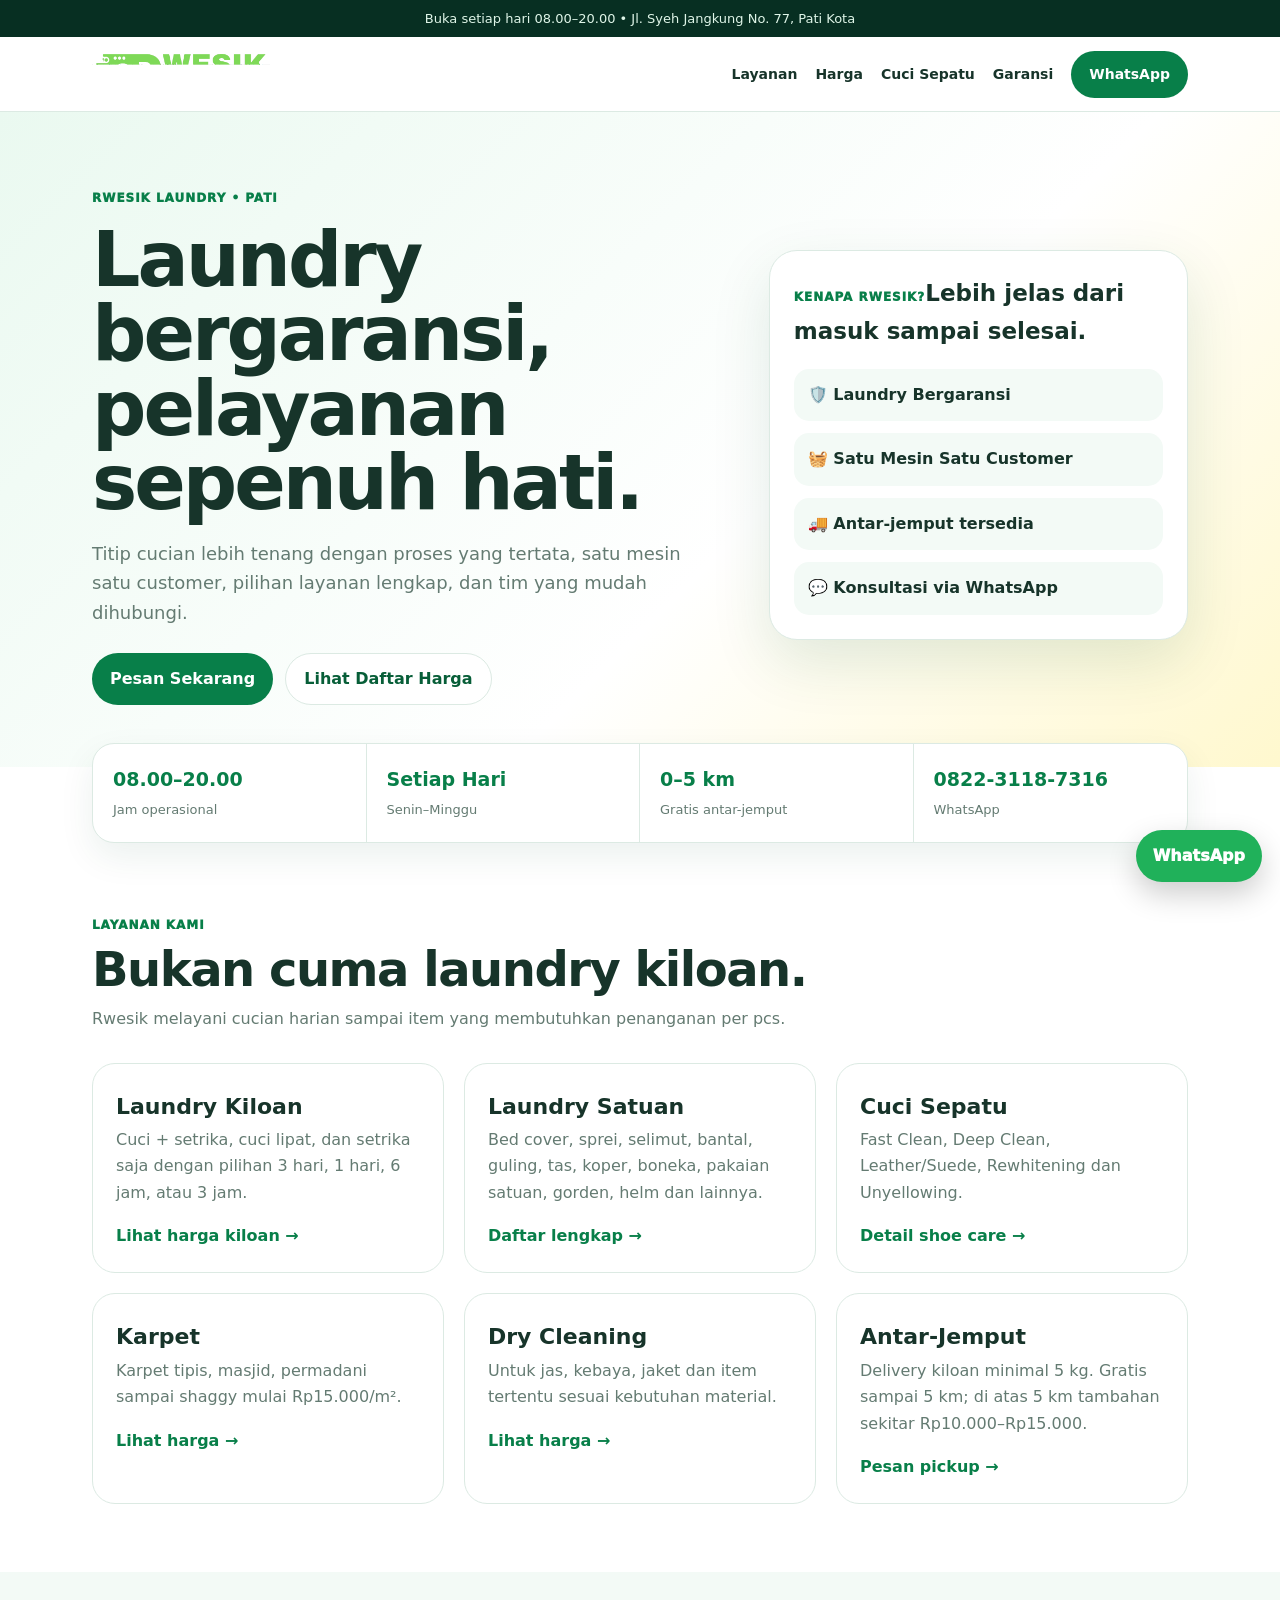
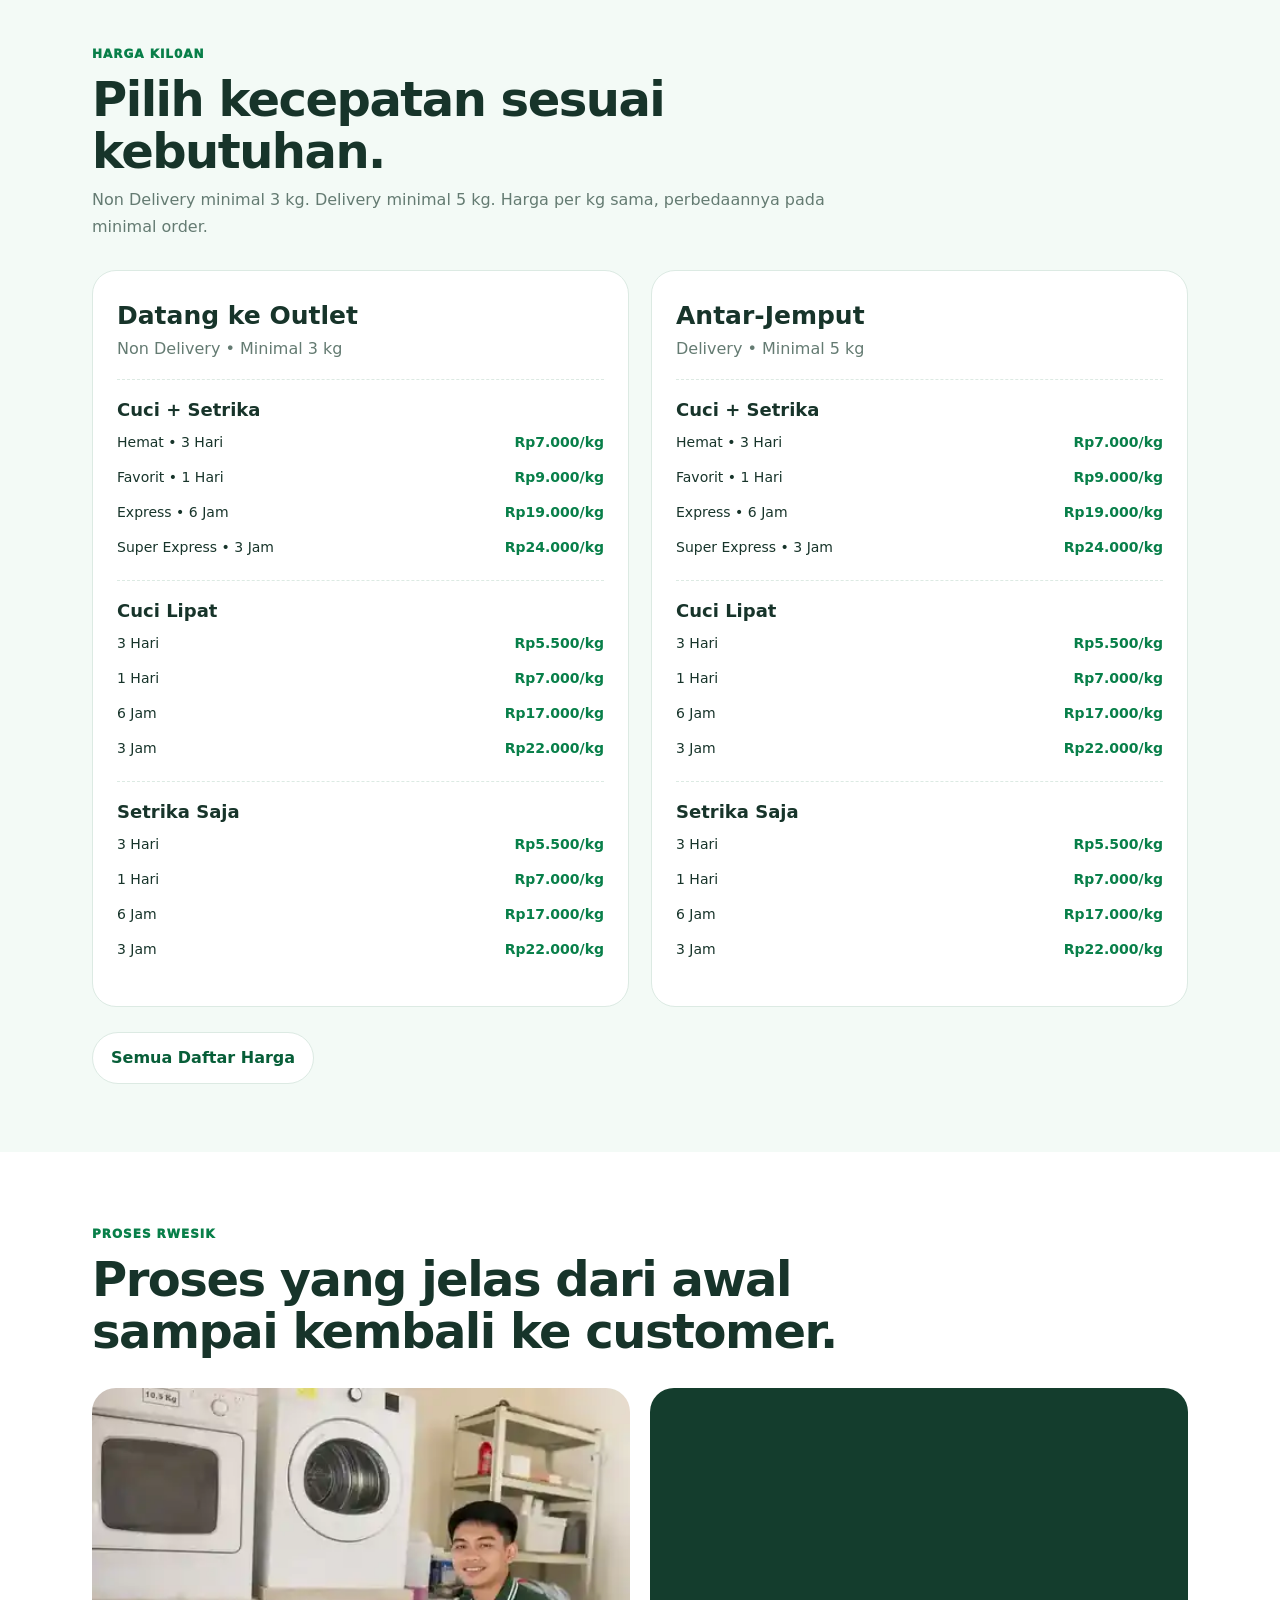
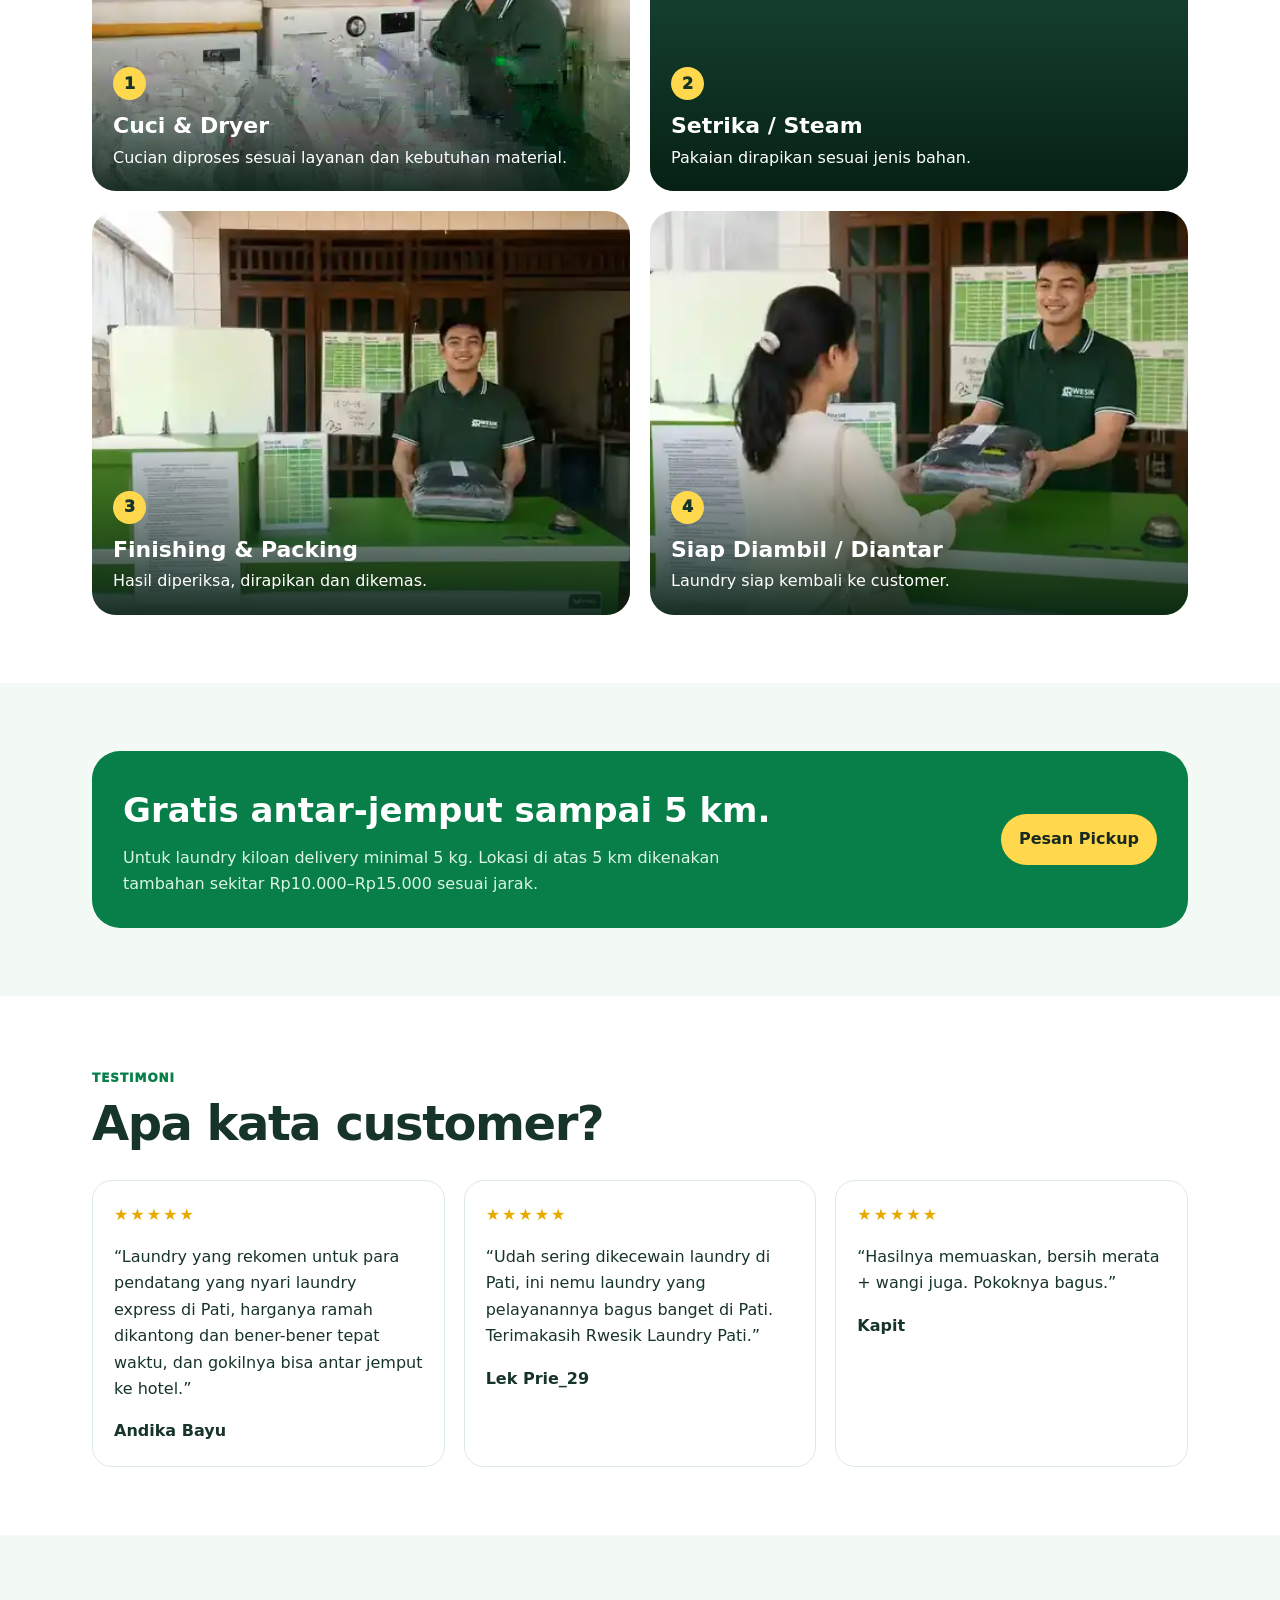
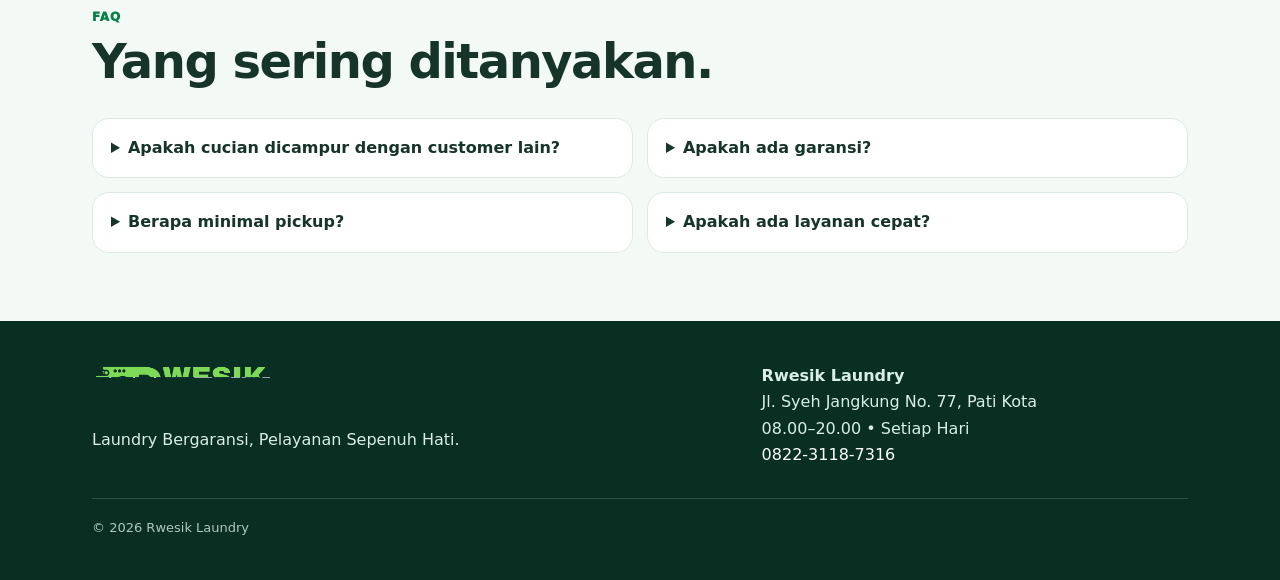
==== index.html @ eea59c9b "Publish complete Rwesik Laundry website" ====
<!doctype html><html lang="id"><head><meta charset="utf-8"><meta name="viewport" content="width=device-width,initial-scale=1"><title>Rwesik Laundry Pati | Laundry Bergaransi</title><meta name="description" content="Rwesik Laundry Pati: laundry kiloan, satuan, sepatu, karpet dan antar-jemput. Satu mesin satu customer dan laundry bergaransi."><link rel="icon" href="assets/favicon.png"><link rel="stylesheet" href="styles.css"></head><body><div class="top">Buka setiap hari 08.00–20.00 • Jl. Syeh Jangkung No. 77, Pati Kota</div><nav class="nav"><div class="wrap navin"><a href="index.html"><img class="logo" src="assets/rwesik-logo.png" alt="Rwesik Laundry"></a><div class="links"><a href="layanan.html">Layanan</a><a href="harga.html">Harga</a><a href="sepatu.html">Cuci Sepatu</a><a href="garansi.html">Garansi</a><a class="wa" href="https://wa.me/6282231187316">WhatsApp</a></div></div></nav><main><header class="hero"><div class="wrap hero-grid"><div><span class="eyebrow">RWESIK LAUNDRY • PATI</span><h1>Laundry bergaransi, pelayanan sepenuh hati.</h1><p>Titip cucian lebih tenang dengan proses yang tertata, satu mesin satu customer, pilihan layanan lengkap, dan tim yang mudah dihubungi.</p><div class="actions"><a class="btn primary" href="https://wa.me/6282231187316?text=Halo%20Rwesik%20Laundry%2C%20saya%20ingin%20laundry.">Pesan Sekarang</a><a class="btn secondary" href="harga.html">Lihat Daftar Harga</a></div></div><div class="hero-card"><span class="eyebrow">KENAPA RWESIK?</span><strong>Lebih jelas dari masuk sampai selesai.</strong><div class="checks"><div class="check">🛡️ Laundry Bergaransi</div><div class="check">🧺 Satu Mesin Satu Customer</div><div class="check">🚚 Antar-jemput tersedia</div><div class="check">💬 Konsultasi via WhatsApp</div></div></div></div></header><div class="wrap stats"><div class="stats-grid"><div class="stat"><b>08.00–20.00</b><span>Jam operasional</span></div><div class="stat"><b>Setiap Hari</b><span>Senin–Minggu</span></div><div class="stat"><b>0–5 km</b><span>Gratis antar-jemput</span></div><div class="stat"><b>0822-3118-7316</b><span>WhatsApp</span></div></div></div><section><div class="wrap"><div class="head"><span class="eyebrow">LAYANAN KAMI</span><h2>Bukan cuma laundry kiloan.</h2><p>Rwesik melayani cucian harian sampai item yang membutuhkan penanganan per pcs.</p></div><div class="grid3"><article class="card"><h3>Laundry Kiloan</h3><p>Cuci + setrika, cuci lipat, dan setrika saja dengan pilihan 3 hari, 1 hari, 6 jam, atau 3 jam.</p><a class="more" href="#kiloan">Lihat harga kiloan →</a></article><article class="card"><h3>Laundry Satuan</h3><p>Bed cover, sprei, selimut, bantal, guling, tas, koper, boneka, pakaian satuan, gorden, helm dan lainnya.</p><a class="more" href="harga.html">Daftar lengkap →</a></article><article class="card"><h3>Cuci Sepatu</h3><p>Fast Clean, Deep Clean, Leather/Suede, Rewhitening dan Unyellowing.</p><a class="more" href="sepatu.html">Detail shoe care →</a></article><article class="card"><h3>Karpet</h3><p>Karpet tipis, masjid, permadani sampai shaggy mulai Rp15.000/m².</p><a class="more" href="harga.html#karpet">Lihat harga →</a></article><article class="card"><h3>Dry Cleaning</h3><p>Untuk jas, kebaya, jaket dan item tertentu sesuai kebutuhan material.</p><a class="more" href="harga.html#dry">Lihat harga →</a></article><article class="card"><h3>Antar-Jemput</h3><p>Delivery kiloan minimal 5 kg. Gratis sampai 5 km; di atas 5 km tambahan sekitar Rp10.000–Rp15.000.</p><a class="more" href="https://wa.me/6282231187316">Pesan pickup →</a></article></div></div></section><section id="kiloan" class="soft"><div class="wrap"><div class="head"><span class="eyebrow">HARGA KIL0AN</span><h2>Pilih kecepatan sesuai kebutuhan.</h2><p>Non Delivery minimal 3 kg. Delivery minimal 5 kg. Harga per kg sama, perbedaannya pada minimal order.</p></div><div class="kilo-grid"><div class="pricebox"><h3>Datang ke Outlet</h3><div class="sub">Non Delivery • Minimal 3 kg</div><div class="svc"><b>Cuci + Setrika</b><div class="row"><span>Hemat • 3 Hari</span><span>Rp7.000/kg</span></div><div class="row"><span>Favorit • 1 Hari</span><span>Rp9.000/kg</span></div><div class="row"><span>Express • 6 Jam</span><span>Rp19.000/kg</span></div><div class="row"><span>Super Express • 3 Jam</span><span>Rp24.000/kg</span></div></div><div class="svc"><b>Cuci Lipat</b><div class="row"><span>3 Hari</span><span>Rp5.500/kg</span></div><div class="row"><span>1 Hari</span><span>Rp7.000/kg</span></div><div class="row"><span>6 Jam</span><span>Rp17.000/kg</span></div><div class="row"><span>3 Jam</span><span>Rp22.000/kg</span></div></div><div class="svc"><b>Setrika Saja</b><div class="row"><span>3 Hari</span><span>Rp5.500/kg</span></div><div class="row"><span>1 Hari</span><span>Rp7.000/kg</span></div><div class="row"><span>6 Jam</span><span>Rp17.000/kg</span></div><div class="row"><span>3 Jam</span><span>Rp22.000/kg</span></div></div></div><div class="pricebox"><h3>Antar-Jemput</h3><div class="sub">Delivery • Minimal 5 kg</div><div class="svc"><b>Cuci + Setrika</b><div class="row"><span>Hemat • 3 Hari</span><span>Rp7.000/kg</span></div><div class="row"><span>Favorit • 1 Hari</span><span>Rp9.000/kg</span></div><div class="row"><span>Express • 6 Jam</span><span>Rp19.000/kg</span></div><div class="row"><span>Super Express • 3 Jam</span><span>Rp24.000/kg</span></div></div><div class="svc"><b>Cuci Lipat</b><div class="row"><span>3 Hari</span><span>Rp5.500/kg</span></div><div class="row"><span>1 Hari</span><span>Rp7.000/kg</span></div><div class="row"><span>6 Jam</span><span>Rp17.000/kg</span></div><div class="row"><span>3 Jam</span><span>Rp22.000/kg</span></div></div><div class="svc"><b>Setrika Saja</b><div class="row"><span>3 Hari</span><span>Rp5.500/kg</span></div><div class="row"><span>1 Hari</span><span>Rp7.000/kg</span></div><div class="row"><span>6 Jam</span><span>Rp17.000/kg</span></div><div class="row"><span>3 Jam</span><span>Rp22.000/kg</span></div></div></div></div><div class="actions"><a class="btn secondary" href="harga.html">Semua Daftar Harga</a></div></div></section><section><div class="wrap"><div class="head"><span class="eyebrow">PROSES RWESIK</span><h2>Proses yang jelas dari awal sampai kembali ke customer.</h2></div><div class="process"><div class="photo"><img src="assets/process-washing.webp" alt="Proses cuci dan dryer"><div class="overlay"><span class="num">1</span><br><b>Cuci & Dryer</b><div>Cucian diproses sesuai layanan dan kebutuhan material.</div></div></div><div class="photo"><img src="assets/process-ironing.webp" alt="Proses setrika"><div class="overlay"><span class="num">2</span><br><b>Setrika / Steam</b><div>Pakaian dirapikan sesuai jenis bahan.</div></div></div><div class="photo"><img src="assets/process-packing.webp" alt="Finishing dan packing"><div class="overlay"><span class="num">3</span><br><b>Finishing & Packing</b><div>Hasil diperiksa, dirapikan dan dikemas.</div></div></div><div class="photo"><img src="assets/process-handover.webp" alt="Penyerahan laundry"><div class="overlay"><span class="num">4</span><br><b>Siap Diambil / Diantar</b><div>Laundry siap kembali ke customer.</div></div></div></div></div></section><section class="soft"><div class="wrap"><div class="band"><div><h2>Gratis antar-jemput sampai 5 km.</h2><p>Untuk laundry kiloan delivery minimal 5 kg. Lokasi di atas 5 km dikenakan tambahan sekitar Rp10.000–Rp15.000 sesuai jarak.</p></div><a class="btn yellow" href="https://wa.me/6282231187316?text=Halo%20Rwesik%20Laundry%2C%20saya%20ingin%20pickup%20laundry.">Pesan Pickup</a></div></div></section><section><div class="wrap"><div class="head"><span class="eyebrow">TESTIMONI</span><h2>Apa kata customer?</h2></div><div class="quotes"><div class="quote"><div class="stars">★★★★★</div><p>“Laundry yang rekomen untuk para pendatang yang nyari laundry express di Pati, harganya ramah dikantong dan bener-bener tepat waktu, dan gokilnya bisa antar jemput ke hotel.”</p><b>Andika Bayu</b></div><div class="quote"><div class="stars">★★★★★</div><p>“Udah sering dikecewain laundry di Pati, ini nemu laundry yang pelayanannya bagus banget di Pati. Terimakasih Rwesik Laundry Pati.”</p><b>Lek Prie_29</b></div><div class="quote"><div class="stars">★★★★★</div><p>“Hasilnya memuaskan, bersih merata + wangi juga. Pokoknya bagus.”</p><b>Kapit</b></div></div></div></section><section class="soft"><div class="wrap"><div class="head"><span class="eyebrow">FAQ</span><h2>Yang sering ditanyakan.</h2></div><div class="faq"><details><summary>Apakah cucian dicampur dengan customer lain?</summary><p>Tidak. Rwesik menerapkan satu mesin satu customer.</p></details><details><summary>Apakah ada garansi?</summary><p>Ada. Ketentuan lengkap dapat dilihat di halaman Garansi.</p></details><details><summary>Berapa minimal pickup?</summary><p>Untuk laundry kiloan delivery minimal 5 kg.</p></details><details><summary>Apakah ada layanan cepat?</summary><p>Ada pilihan 1 hari, express 6 jam dan super express 3 jam.</p></details></div></div></section></main><footer><div class="wrap"><div class="foot"><div><img class="logo" src="assets/rwesik-logo.png" alt="Rwesik Laundry"><p>Laundry Bergaransi, Pelayanan Sepenuh Hati.</p></div><div><b>Rwesik Laundry</b><br>Jl. Syeh Jangkung No. 77, Pati Kota<br>08.00–20.00 • Setiap Hari<br><a href="https://wa.me/6282231187316">0822-3118-7316</a></div></div><div class="copyright">© 2026 Rwesik Laundry</div></div></footer><a class="floating" href="https://wa.me/6282231187316">WhatsApp</a></body></html>
---- styles.css ----
:root{--g:#087f49;--gd:#075e38;--lime:#75d64d;--ink:#17342a;--muted:#647b72;--soft:#f3faf6;--line:#dceae3;--yellow:#ffd84d;--white:#fff}*{box-sizing:border-box}html{scroll-behavior:smooth}body{margin:0;font-family:Inter,ui-sans-serif,system-ui,-apple-system,"Segoe UI",Arial,sans-serif;color:var(--ink);line-height:1.65;background:#fff}a{text-decoration:none;color:inherit}img{max-width:100%;display:block}.wrap{max-width:1140px;margin:auto;padding:0 22px}.top{background:#072f22;color:#dff5e8;text-align:center;padding:8px 15px;font-size:13px}.nav{position:sticky;top:0;z-index:30;background:rgba(255,255,255,.96);backdrop-filter:blur(12px);border-bottom:1px solid var(--line)}.navin{min-height:74px;display:flex;align-items:center;justify-content:space-between;gap:22px}.logo{width:178px;height:auto}.links{display:flex;gap:18px;align-items:center;font-weight:800;font-size:14px}.wa,.btn{display:inline-flex;align-items:center;justify-content:center;border-radius:999px;padding:12px 18px;font-weight:900}.wa,.primary{background:var(--g);color:white}.secondary{border:1px solid var(--line);background:white;color:var(--gd)}.yellow{background:var(--yellow);color:#18291f}.hero{background:linear-gradient(135deg,#eaf9f0 0%,#fff 60%,#fff8ce 100%);padding:72px 0 62px}.hero-grid{display:grid;grid-template-columns:1.2fr .8fr;gap:48px;align-items:center}.eyebrow{display:inline-block;color:var(--g);font-weight:950;letter-spacing:.08em;font-size:12px;text-transform:uppercase}.hero h1{font-size:clamp(42px,6.5vw,76px);line-height:.98;letter-spacing:-3px;margin:12px 0 18px}.hero p{font-size:18px;color:var(--muted);max-width:690px}.actions{display:flex;gap:12px;flex-wrap:wrap;margin-top:25px}.hero-card{background:#fff;border:1px solid var(--line);border-radius:28px;padding:24px;box-shadow:0 22px 60px rgba(8,80,45,.12)}.hero-card strong{font-size:23px}.checks{display:grid;gap:12px;margin-top:18px}.check{padding:13px 14px;border-radius:15px;background:var(--soft);font-weight:750}.stats{margin-top:-24px;position:relative;z-index:3}.stats-grid{display:grid;grid-template-columns:repeat(4,1fr);background:#fff;border:1px solid var(--line);border-radius:22px;box-shadow:0 14px 35px rgba(8,80,45,.08);overflow:hidden}.stat{padding:20px;border-right:1px solid var(--line)}.stat:last-child{border:0}.stat b{display:block;color:var(--g);font-size:19px}.stat span{font-size:13px;color:var(--muted)}section{padding:68px 0}.soft{background:var(--soft)}.head{max-width:760px;margin-bottom:30px}.head h2{font-size:clamp(30px,4.2vw,48px);line-height:1.08;letter-spacing:-1.5px;margin:7px 0 10px}.head p{color:var(--muted);margin:0}.grid3{display:grid;grid-template-columns:repeat(3,1fr);gap:20px}.card{border:1px solid var(--line);background:#fff;border-radius:23px;padding:23px}.card h3{font-size:22px;line-height:1.2;margin:7px 0}.card p{color:var(--muted);margin:7px 0}.card ul{padding-left:18px;margin:12px 0}.more{font-weight:900;color:var(--g);display:inline-block;margin-top:10px}.kilo-grid{display:grid;grid-template-columns:1fr 1fr;gap:22px}.pricebox{background:#fff;border:1px solid var(--line);border-radius:24px;padding:24px}.pricebox h3{font-size:25px;margin:0}.pricebox .sub{color:var(--muted);margin-bottom:16px}.svc{padding:15px 0;border-top:1px dashed var(--line)}.svc:first-of-type{border-top:0}.svc>b{font-size:18px}.row{display:grid;grid-template-columns:1fr auto;gap:12px;padding:6px 0;font-size:14px}.row span:last-child{font-weight:900;color:var(--g)}.process{display:grid;grid-template-columns:repeat(2,1fr);gap:20px}.photo{position:relative;min-height:300px;border-radius:24px;overflow:hidden;background:#143d2d}.photo img{width:100%;height:100%;min-height:300px;object-fit:cover}.overlay{position:absolute;inset:auto 0 0;padding:60px 21px 20px;color:#fff;background:linear-gradient(transparent,rgba(4,30,17,.9))}.overlay b{font-size:22px}.num{display:inline-grid;place-items:center;width:33px;height:33px;background:var(--yellow);color:#17342a;border-radius:50%;font-weight:950;margin-bottom:8px}.band{display:grid;grid-template-columns:1.3fr .7fr;gap:24px;align-items:center;background:var(--g);color:white;border-radius:28px;padding:31px}.band h2{margin:0 0 7px;font-size:34px}.band p{margin:0;color:#dbf5e6}.band .btn{justify-self:end}.quotes{display:grid;grid-template-columns:repeat(3,1fr);gap:19px}.quote{background:#fff;border:1px solid var(--line);border-radius:20px;padding:21px}.stars{color:#e8aa00;letter-spacing:2px}.faq{display:grid;grid-template-columns:1fr 1fr;gap:14px}.faq details{border:1px solid var(--line);border-radius:17px;padding:16px 18px;background:#fff}.faq summary{font-weight:900;cursor:pointer}.faq p{color:var(--muted)}footer{background:#092f23;color:#d9eee4;padding:42px 0}.foot{display:grid;grid-template-columns:1.2fr .8fr;gap:30px}.foot .logo{filter:none}.foot a{color:white}.copyright{border-top:1px solid rgba(255,255,255,.15);margin-top:28px;padding-top:18px;font-size:13px;color:#acc9bc}.pagehero{padding:58px 0 42px;background:var(--soft)}.pagehero h1{font-size:clamp(38px,6vw,62px);line-height:1;margin:10px 0}.pagehero p{max-width:760px;color:var(--muted);font-size:17px}.tablewrap{overflow:auto;border:1px solid var(--line);border-radius:20px;background:#fff}.ptable{width:100%;border-collapse:collapse;min-width:620px}.ptable th,.ptable td{text-align:left;padding:13px 15px;border-bottom:1px solid var(--line)}.ptable th{background:#eaf8f0;color:var(--gd);font-size:12px;text-transform:uppercase}.ptable td:last-child{font-weight:900;color:var(--g);white-space:nowrap}.group-title{font-size:28px;margin:38px 0 14px}.notice{border-left:5px solid var(--g);background:var(--soft);padding:18px 20px;border-radius:0 16px 16px 0}.shoegrid{display:grid;grid-template-columns:repeat(5,1fr);gap:13px}.shoe{padding:18px 14px;border:1px solid var(--line);border-radius:18px;background:white}.shoe b{display:block}.shoe strong{display:block;color:var(--g);font-size:20px;margin-top:8px}.guarantee{display:grid;grid-template-columns:1fr 1fr;gap:20px}.gbox{padding:23px;border:1px solid var(--line);border-radius:20px;background:white}.gbox h3{margin:0 0 7px}.floating{position:fixed;right:18px;bottom:18px;background:#20b15a;color:white;padding:13px 17px;border-radius:999px;font-weight:950;box-shadow:0 12px 30px rgba(0,0,0,.2);z-index:40}@media(max-width:900px){.hero-grid,.kilo-grid,.band,.foot{grid-template-columns:1fr}.grid3,.quotes{grid-template-columns:1fr 1fr}.stats-grid{grid-template-columns:1fr 1fr}.stat:nth-child(2){border-right:0}.band .btn{justify-self:start}.shoegrid{grid-template-columns:1fr 1fr 1fr}.guarantee{grid-template-columns:1fr}}@media(max-width:650px){.links a:not(.wa){display:none}.logo{width:145px}.hero{padding-top:50px}.hero h1{letter-spacing:-2px}.grid3,.quotes,.process,.faq,.shoegrid{grid-template-columns:1fr}.stats-grid{grid-template-columns:1fr 1fr}.stat{padding:15px}.photo,.photo img{min-height:255px}section{padding:50px 0}.pagehero{padding:45px 0 30px}}
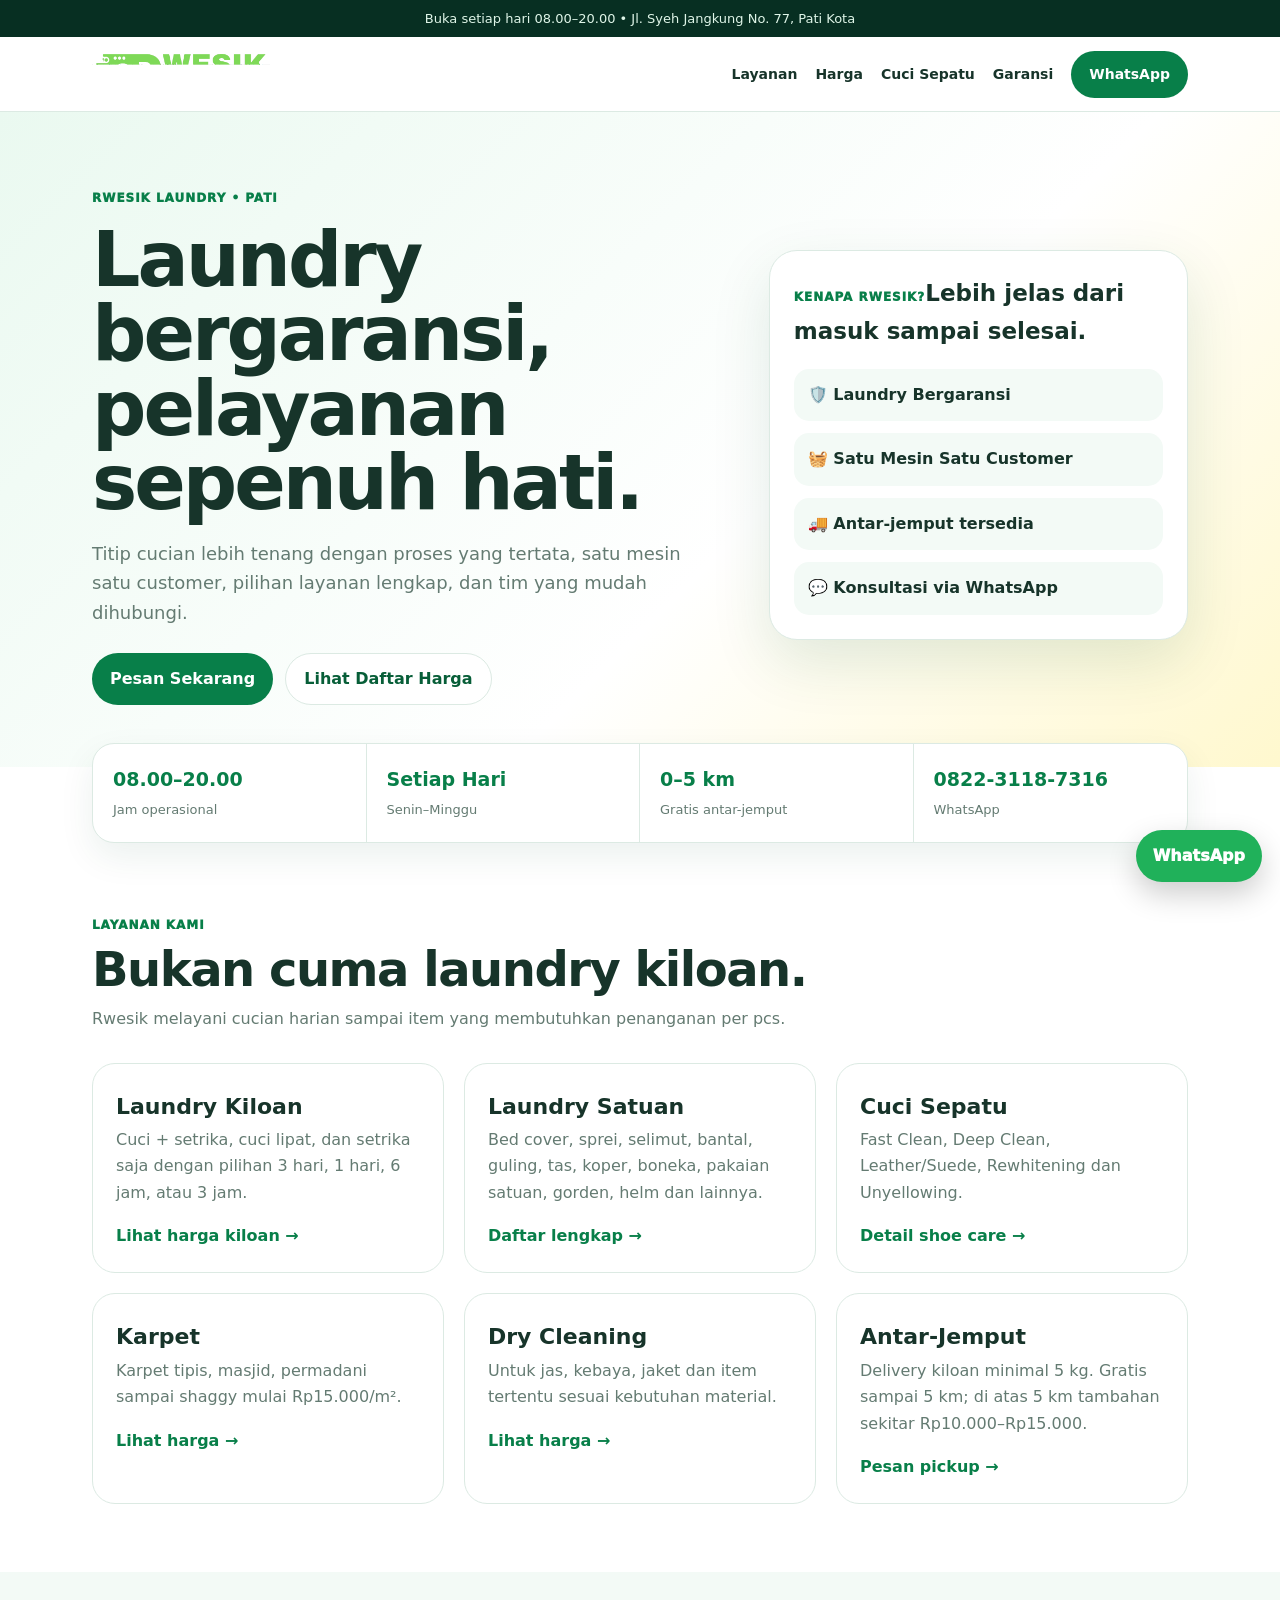
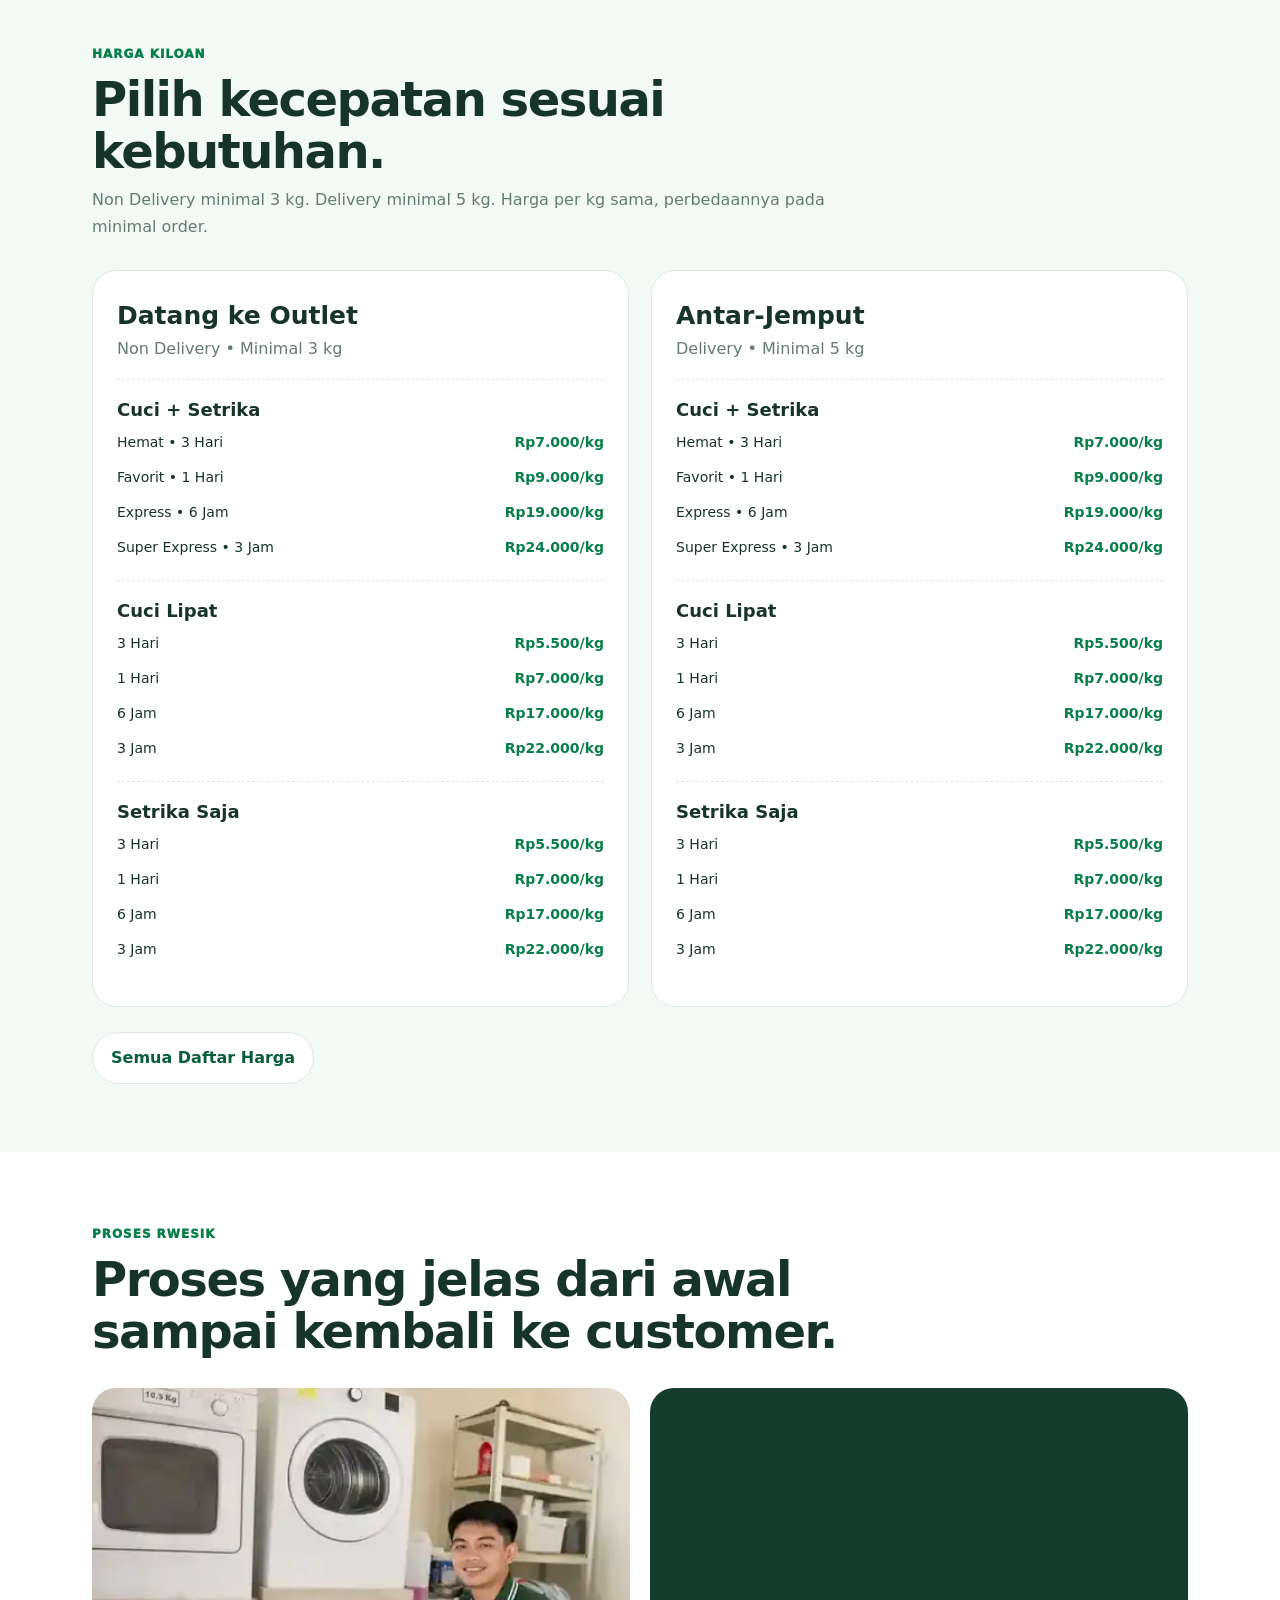
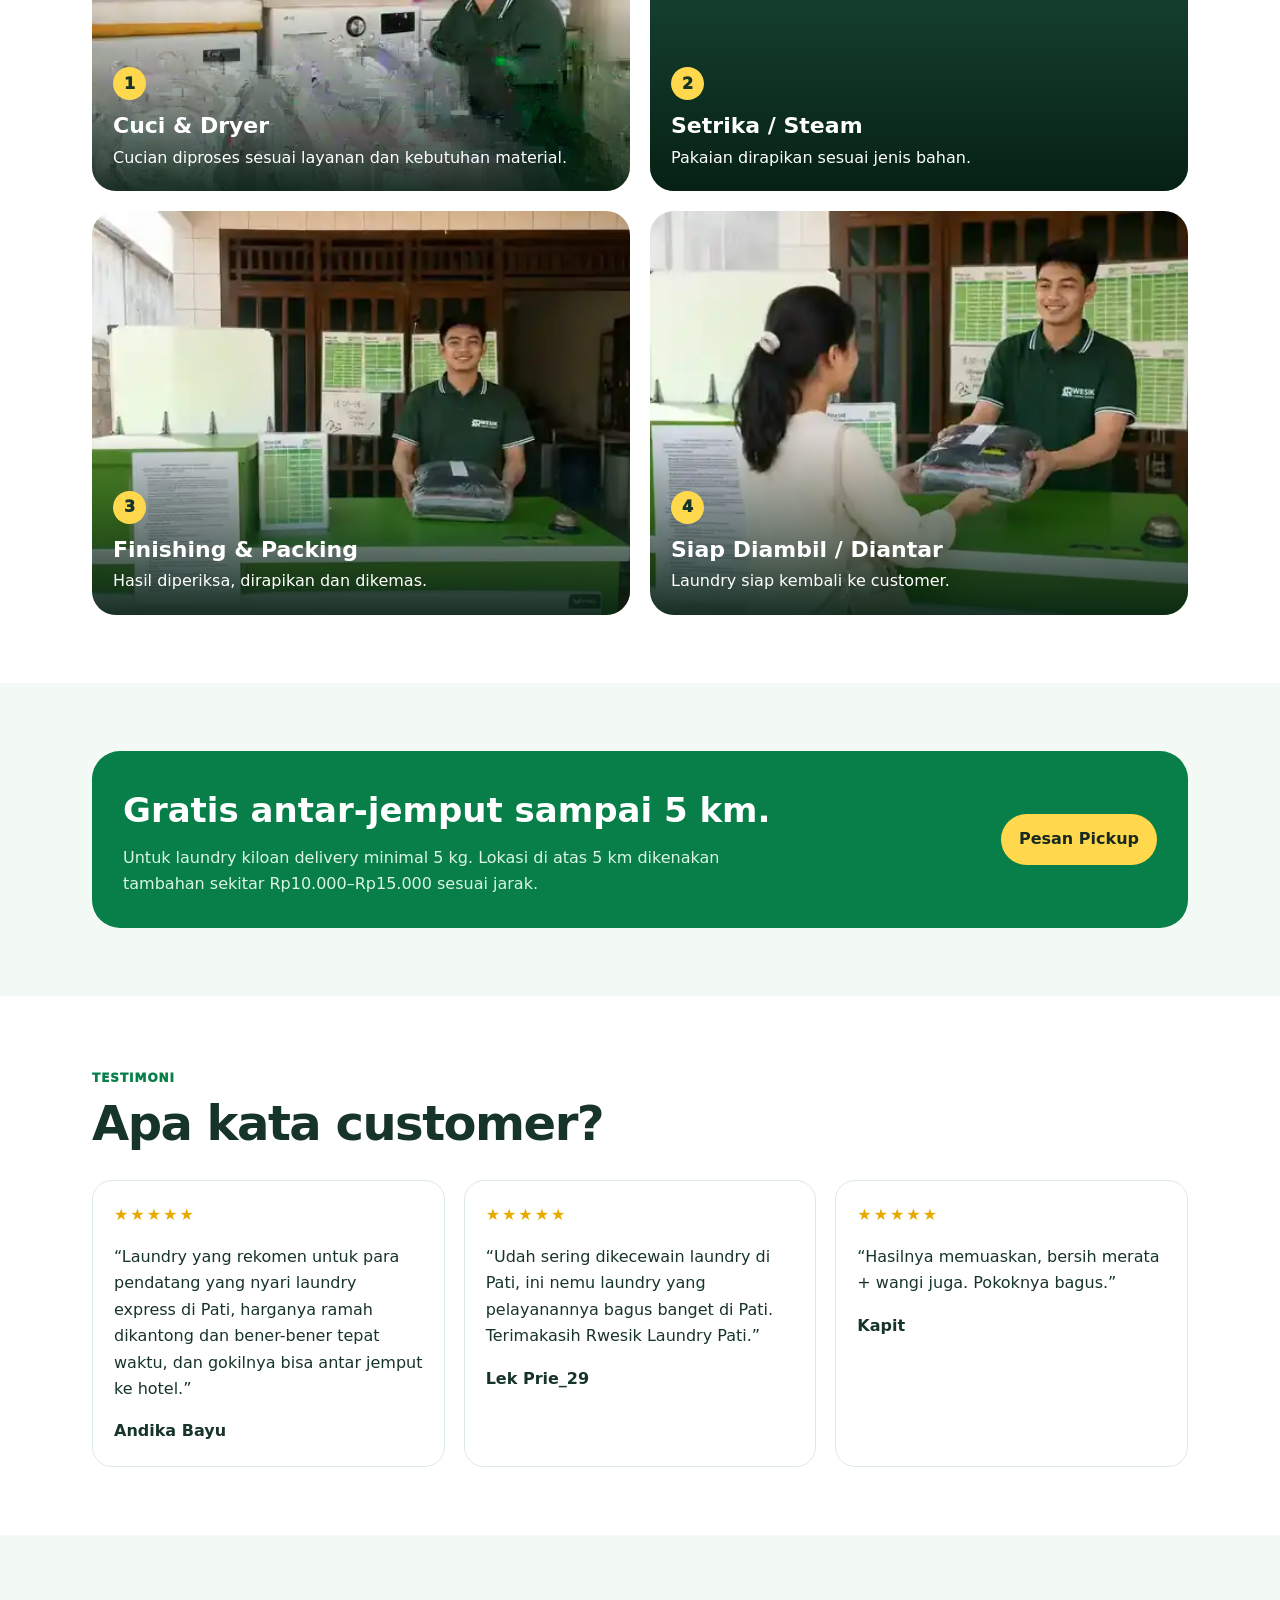
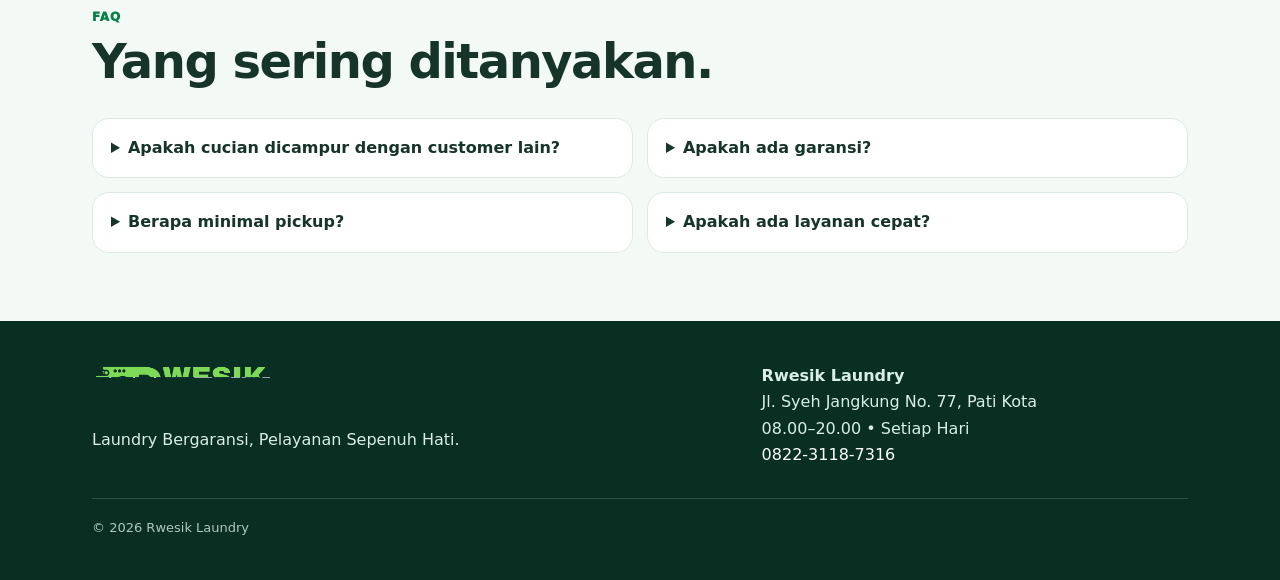
==== commit 26d1073a: "Fix kiloan heading typo" ====
--- a/index.html
+++ b/index.html
@@ -1 +1 @@
-<!doctype html><html lang="id"><head><meta charset="utf-8"><meta name="viewport" content="width=device-width,initial-scale=1"><title>Rwesik Laundry Pati | Laundry Bergaransi</title><meta name="description" content="Rwesik Laundry Pati: laundry kiloan, satuan, sepatu, karpet dan antar-jemput. Satu mesin satu customer dan laundry bergaransi."><link rel="icon" href="assets/favicon.png"><link rel="stylesheet" href="styles.css"></head><body><div class="top">Buka setiap hari 08.00–20.00 • Jl. Syeh Jangkung No. 77, Pati Kota</div><nav class="nav"><div class="wrap navin"><a href="index.html"><img class="logo" src="assets/rwesik-logo.png" alt="Rwesik Laundry"></a><div class="links"><a href="layanan.html">Layanan</a><a href="harga.html">Harga</a><a href="sepatu.html">Cuci Sepatu</a><a href="garansi.html">Garansi</a><a class="wa" href="https://wa.me/6282231187316">WhatsApp</a></div></div></nav><main><header class="hero"><div class="wrap hero-grid"><div><span class="eyebrow">RWESIK LAUNDRY • PATI</span><h1>Laundry bergaransi, pelayanan sepenuh hati.</h1><p>Titip cucian lebih tenang dengan proses yang tertata, satu mesin satu customer, pilihan layanan lengkap, dan tim yang mudah dihubungi.</p><div class="actions"><a class="btn primary" href="https://wa.me/6282231187316?text=Halo%20Rwesik%20Laundry%2C%20saya%20ingin%20laundry.">Pesan Sekarang</a><a class="btn secondary" href="harga.html">Lihat Daftar Harga</a></div></div><div class="hero-card"><span class="eyebrow">KENAPA RWESIK?</span><strong>Lebih jelas dari masuk sampai selesai.</strong><div class="checks"><div class="check">🛡️ Laundry Bergaransi</div><div class="check">🧺 Satu Mesin Satu Customer</div><div class="check">🚚 Antar-jemput tersedia</div><div class="check">💬 Konsultasi via WhatsApp</div></div></div></div></header><div class="wrap stats"><div class="stats-grid"><div class="stat"><b>08.00–20.00</b><span>Jam operasional</span></div><div class="stat"><b>Setiap Hari</b><span>Senin–Minggu</span></div><div class="stat"><b>0–5 km</b><span>Gratis antar-jemput</span></div><div class="stat"><b>0822-3118-7316</b><span>WhatsApp</span></div></div></div><section><div class="wrap"><div class="head"><span class="eyebrow">LAYANAN KAMI</span><h2>Bukan cuma laundry kiloan.</h2><p>Rwesik melayani cucian harian sampai item yang membutuhkan penanganan per pcs.</p></div><div class="grid3"><article class="card"><h3>Laundry Kiloan</h3><p>Cuci + setrika, cuci lipat, dan setrika saja dengan pilihan 3 hari, 1 hari, 6 jam, atau 3 jam.</p><a class="more" href="#kiloan">Lihat harga kiloan →</a></article><article class="card"><h3>Laundry Satuan</h3><p>Bed cover, sprei, selimut, bantal, guling, tas, koper, boneka, pakaian satuan, gorden, helm dan lainnya.</p><a class="more" href="harga.html">Daftar lengkap →</a></article><article class="card"><h3>Cuci Sepatu</h3><p>Fast Clean, Deep Clean, Leather/Suede, Rewhitening dan Unyellowing.</p><a class="more" href="sepatu.html">Detail shoe care →</a></article><article class="card"><h3>Karpet</h3><p>Karpet tipis, masjid, permadani sampai shaggy mulai Rp15.000/m².</p><a class="more" href="harga.html#karpet">Lihat harga →</a></article><article class="card"><h3>Dry Cleaning</h3><p>Untuk jas, kebaya, jaket dan item tertentu sesuai kebutuhan material.</p><a class="more" href="harga.html#dry">Lihat harga →</a></article><article class="card"><h3>Antar-Jemput</h3><p>Delivery kiloan minimal 5 kg. Gratis sampai 5 km; di atas 5 km tambahan sekitar Rp10.000–Rp15.000.</p><a class="more" href="https://wa.me/6282231187316">Pesan pickup →</a></article></div></div></section><section id="kiloan" class="soft"><div class="wrap"><div class="head"><span class="eyebrow">HARGA KIL0AN</span><h2>Pilih kecepatan sesuai kebutuhan.</h2><p>Non Delivery minimal 3 kg. Delivery minimal 5 kg. Harga per kg sama, perbedaannya pada minimal order.</p></div><div class="kilo-grid"><div class="pricebox"><h3>Datang ke Outlet</h3><div class="sub">Non Delivery • Minimal 3 kg</div><div class="svc"><b>Cuci + Setrika</b><div class="row"><span>Hemat • 3 Hari</span><span>Rp7.000/kg</span></div><div class="row"><span>Favorit • 1 Hari</span><span>Rp9.000/kg</span></div><div class="row"><span>Express • 6 Jam</span><span>Rp19.000/kg</span></div><div class="row"><span>Super Express • 3 Jam</span><span>Rp24.000/kg</span></div></div><div class="svc"><b>Cuci Lipat</b><div class="row"><span>3 Hari</span><span>Rp5.500/kg</span></div><div class="row"><span>1 Hari</span><span>Rp7.000/kg</span></div><div class="row"><span>6 Jam</span><span>Rp17.000/kg</span></div><div class="row"><span>3 Jam</span><span>Rp22.000/kg</span></div></div><div class="svc"><b>Setrika Saja</b><div class="row"><span>3 Hari</span><span>Rp5.500/kg</span></div><div class="row"><span>1 Hari</span><span>Rp7.000/kg</span></div><div class="row"><span>6 Jam</span><span>Rp17.000/kg</span></div><div class="row"><span>3 Jam</span><span>Rp22.000/kg</span></div></div></div><div class="pricebox"><h3>Antar-Jemput</h3><div class="sub">Delivery • Minimal 5 kg</div><div class="svc"><b>Cuci + Setrika</b><div class="row"><span>Hemat • 3 Hari</span><span>Rp7.000/kg</span></div><div class="row"><span>Favorit • 1 Hari</span><span>Rp9.000/kg</span></div><div class="row"><span>Express • 6 Jam</span><span>Rp19.000/kg</span></div><div class="row"><span>Super Express • 3 Jam</span><span>Rp24.000/kg</span></div></div><div class="svc"><b>Cuci Lipat</b><div class="row"><span>3 Hari</span><span>Rp5.500/kg</span></div><div class="row"><span>1 Hari</span><span>Rp7.000/kg</span></div><div class="row"><span>6 Jam</span><span>Rp17.000/kg</span></div><div class="row"><span>3 Jam</span><span>Rp22.000/kg</span></div></div><div class="svc"><b>Setrika Saja</b><div class="row"><span>3 Hari</span><span>Rp5.500/kg</span></div><div class="row"><span>1 Hari</span><span>Rp7.000/kg</span></div><div class="row"><span>6 Jam</span><span>Rp17.000/kg</span></div><div class="row"><span>3 Jam</span><span>Rp22.000/kg</span></div></div></div></div><div class="actions"><a class="btn secondary" href="harga.html">Semua Daftar Harga</a></div></div></section><section><div class="wrap"><div class="head"><span class="eyebrow">PROSES RWESIK</span><h2>Proses yang jelas dari awal sampai kembali ke customer.</h2></div><div class="process"><div class="photo"><img src="assets/process-washing.webp" alt="Proses cuci dan dryer"><div class="overlay"><span class="num">1</span><br><b>Cuci & Dryer</b><div>Cucian diproses sesuai layanan dan kebutuhan material.</div></div></div><div class="photo"><img src="assets/process-ironing.webp" alt="Proses setrika"><div class="overlay"><span class="num">2</span><br><b>Setrika / Steam</b><div>Pakaian dirapikan sesuai jenis bahan.</div></div></div><div class="photo"><img src="assets/process-packing.webp" alt="Finishing dan packing"><div class="overlay"><span class="num">3</span><br><b>Finishing & Packing</b><div>Hasil diperiksa, dirapikan dan dikemas.</div></div></div><div class="photo"><img src="assets/process-handover.webp" alt="Penyerahan laundry"><div class="overlay"><span class="num">4</span><br><b>Siap Diambil / Diantar</b><div>Laundry siap kembali ke customer.</div></div></div></div></div></section><section class="soft"><div class="wrap"><div class="band"><div><h2>Gratis antar-jemput sampai 5 km.</h2><p>Untuk laundry kiloan delivery minimal 5 kg. Lokasi di atas 5 km dikenakan tambahan sekitar Rp10.000–Rp15.000 sesuai jarak.</p></div><a class="btn yellow" href="https://wa.me/6282231187316?text=Halo%20Rwesik%20Laundry%2C%20saya%20ingin%20pickup%20laundry.">Pesan Pickup</a></div></div></section><section><div class="wrap"><div class="head"><span class="eyebrow">TESTIMONI</span><h2>Apa kata customer?</h2></div><div class="quotes"><div class="quote"><div class="stars">★★★★★</div><p>“Laundry yang rekomen untuk para pendatang yang nyari laundry express di Pati, harganya ramah dikantong dan bener-bener tepat waktu, dan gokilnya bisa antar jemput ke hotel.”</p><b>Andika Bayu</b></div><div class="quote"><div class="stars">★★★★★</div><p>“Udah sering dikecewain laundry di Pati, ini nemu laundry yang pelayanannya bagus banget di Pati. Terimakasih Rwesik Laundry Pati.”</p><b>Lek Prie_29</b></div><div class="quote"><div class="stars">★★★★★</div><p>“Hasilnya memuaskan, bersih merata + wangi juga. Pokoknya bagus.”</p><b>Kapit</b></div></div></div></section><section class="soft"><div class="wrap"><div class="head"><span class="eyebrow">FAQ</span><h2>Yang sering ditanyakan.</h2></div><div class="faq"><details><summary>Apakah cucian dicampur dengan customer lain?</summary><p>Tidak. Rwesik menerapkan satu mesin satu customer.</p></details><details><summary>Apakah ada garansi?</summary><p>Ada. Ketentuan lengkap dapat dilihat di halaman Garansi.</p></details><details><summary>Berapa minimal pickup?</summary><p>Untuk laundry kiloan delivery minimal 5 kg.</p></details><details><summary>Apakah ada layanan cepat?</summary><p>Ada pilihan 1 hari, express 6 jam dan super express 3 jam.</p></details></div></div></section></main><footer><div class="wrap"><div class="foot"><div><img class="logo" src="assets/rwesik-logo.png" alt="Rwesik Laundry"><p>Laundry Bergaransi, Pelayanan Sepenuh Hati.</p></div><div><b>Rwesik Laundry</b><br>Jl. Syeh Jangkung No. 77, Pati Kota<br>08.00–20.00 • Setiap Hari<br><a href="https://wa.me/6282231187316">0822-3118-7316</a></div></div><div class="copyright">© 2026 Rwesik Laundry</div></div></footer><a class="floating" href="https://wa.me/6282231187316">WhatsApp</a></body></html>+<!doctype html><html lang="id"><head><meta charset="utf-8"><meta name="viewport" content="width=device-width,initial-scale=1"><title>Rwesik Laundry Pati | Laundry Bergaransi</title><meta name="description" content="Rwesik Laundry Pati: laundry kiloan, satuan, sepatu, karpet dan antar-jemput. Satu mesin satu customer dan laundry bergaransi."><link rel="icon" href="assets/favicon.png"><link rel="stylesheet" href="styles.css"></head><body><div class="top">Buka setiap hari 08.00–20.00 • Jl. Syeh Jangkung No. 77, Pati Kota</div><nav class="nav"><div class="wrap navin"><a href="index.html"><img class="logo" src="assets/rwesik-logo.png" alt="Rwesik Laundry"></a><div class="links"><a href="layanan.html">Layanan</a><a href="harga.html">Harga</a><a href="sepatu.html">Cuci Sepatu</a><a href="garansi.html">Garansi</a><a class="wa" href="https://wa.me/6282231187316">WhatsApp</a></div></div></nav><main><header class="hero"><div class="wrap hero-grid"><div><span class="eyebrow">RWESIK LAUNDRY • PATI</span><h1>Laundry bergaransi, pelayanan sepenuh hati.</h1><p>Titip cucian lebih tenang dengan proses yang tertata, satu mesin satu customer, pilihan layanan lengkap, dan tim yang mudah dihubungi.</p><div class="actions"><a class="btn primary" href="https://wa.me/6282231187316?text=Halo%20Rwesik%20Laundry%2C%20saya%20ingin%20laundry.">Pesan Sekarang</a><a class="btn secondary" href="harga.html">Lihat Daftar Harga</a></div></div><div class="hero-card"><span class="eyebrow">KENAPA RWESIK?</span><strong>Lebih jelas dari masuk sampai selesai.</strong><div class="checks"><div class="check">🛡️ Laundry Bergaransi</div><div class="check">🧺 Satu Mesin Satu Customer</div><div class="check">🚚 Antar-jemput tersedia</div><div class="check">💬 Konsultasi via WhatsApp</div></div></div></div></header><div class="wrap stats"><div class="stats-grid"><div class="stat"><b>08.00–20.00</b><span>Jam operasional</span></div><div class="stat"><b>Setiap Hari</b><span>Senin–Minggu</span></div><div class="stat"><b>0–5 km</b><span>Gratis antar-jemput</span></div><div class="stat"><b>0822-3118-7316</b><span>WhatsApp</span></div></div></div><section><div class="wrap"><div class="head"><span class="eyebrow">LAYANAN KAMI</span><h2>Bukan cuma laundry kiloan.</h2><p>Rwesik melayani cucian harian sampai item yang membutuhkan penanganan per pcs.</p></div><div class="grid3"><article class="card"><h3>Laundry Kiloan</h3><p>Cuci + setrika, cuci lipat, dan setrika saja dengan pilihan 3 hari, 1 hari, 6 jam, atau 3 jam.</p><a class="more" href="#kiloan">Lihat harga kiloan →</a></article><article class="card"><h3>Laundry Satuan</h3><p>Bed cover, sprei, selimut, bantal, guling, tas, koper, boneka, pakaian satuan, gorden, helm dan lainnya.</p><a class="more" href="harga.html">Daftar lengkap →</a></article><article class="card"><h3>Cuci Sepatu</h3><p>Fast Clean, Deep Clean, Leather/Suede, Rewhitening dan Unyellowing.</p><a class="more" href="sepatu.html">Detail shoe care →</a></article><article class="card"><h3>Karpet</h3><p>Karpet tipis, masjid, permadani sampai shaggy mulai Rp15.000/m².</p><a class="more" href="harga.html#karpet">Lihat harga →</a></article><article class="card"><h3>Dry Cleaning</h3><p>Untuk jas, kebaya, jaket dan item tertentu sesuai kebutuhan material.</p><a class="more" href="harga.html#dry">Lihat harga →</a></article><article class="card"><h3>Antar-Jemput</h3><p>Delivery kiloan minimal 5 kg. Gratis sampai 5 km; di atas 5 km tambahan sekitar Rp10.000–Rp15.000.</p><a class="more" href="https://wa.me/6282231187316">Pesan pickup →</a></article></div></div></section><section id="kiloan" class="soft"><div class="wrap"><div class="head"><span class="eyebrow">HARGA KILOAN</span><h2>Pilih kecepatan sesuai kebutuhan.</h2><p>Non Delivery minimal 3 kg. Delivery minimal 5 kg. Harga per kg sama, perbedaannya pada minimal order.</p></div><div class="kilo-grid"><div class="pricebox"><h3>Datang ke Outlet</h3><div class="sub">Non Delivery • Minimal 3 kg</div><div class="svc"><b>Cuci + Setrika</b><div class="row"><span>Hemat • 3 Hari</span><span>Rp7.000/kg</span></div><div class="row"><span>Favorit • 1 Hari</span><span>Rp9.000/kg</span></div><div class="row"><span>Express • 6 Jam</span><span>Rp19.000/kg</span></div><div class="row"><span>Super Express • 3 Jam</span><span>Rp24.000/kg</span></div></div><div class="svc"><b>Cuci Lipat</b><div class="row"><span>3 Hari</span><span>Rp5.500/kg</span></div><div class="row"><span>1 Hari</span><span>Rp7.000/kg</span></div><div class="row"><span>6 Jam</span><span>Rp17.000/kg</span></div><div class="row"><span>3 Jam</span><span>Rp22.000/kg</span></div></div><div class="svc"><b>Setrika Saja</b><div class="row"><span>3 Hari</span><span>Rp5.500/kg</span></div><div class="row"><span>1 Hari</span><span>Rp7.000/kg</span></div><div class="row"><span>6 Jam</span><span>Rp17.000/kg</span></div><div class="row"><span>3 Jam</span><span>Rp22.000/kg</span></div></div></div><div class="pricebox"><h3>Antar-Jemput</h3><div class="sub">Delivery • Minimal 5 kg</div><div class="svc"><b>Cuci + Setrika</b><div class="row"><span>Hemat • 3 Hari</span><span>Rp7.000/kg</span></div><div class="row"><span>Favorit • 1 Hari</span><span>Rp9.000/kg</span></div><div class="row"><span>Express • 6 Jam</span><span>Rp19.000/kg</span></div><div class="row"><span>Super Express • 3 Jam</span><span>Rp24.000/kg</span></div></div><div class="svc"><b>Cuci Lipat</b><div class="row"><span>3 Hari</span><span>Rp5.500/kg</span></div><div class="row"><span>1 Hari</span><span>Rp7.000/kg</span></div><div class="row"><span>6 Jam</span><span>Rp17.000/kg</span></div><div class="row"><span>3 Jam</span><span>Rp22.000/kg</span></div></div><div class="svc"><b>Setrika Saja</b><div class="row"><span>3 Hari</span><span>Rp5.500/kg</span></div><div class="row"><span>1 Hari</span><span>Rp7.000/kg</span></div><div class="row"><span>6 Jam</span><span>Rp17.000/kg</span></div><div class="row"><span>3 Jam</span><span>Rp22.000/kg</span></div></div></div></div><div class="actions"><a class="btn secondary" href="harga.html">Semua Daftar Harga</a></div></div></section><section><div class="wrap"><div class="head"><span class="eyebrow">PROSES RWESIK</span><h2>Proses yang jelas dari awal sampai kembali ke customer.</h2></div><div class="process"><div class="photo"><img src="assets/process-washing.webp" alt="Proses cuci dan dryer"><div class="overlay"><span class="num">1</span><br><b>Cuci & Dryer</b><div>Cucian diproses sesuai layanan dan kebutuhan material.</div></div></div><div class="photo"><img src="assets/process-ironing.webp" alt="Proses setrika"><div class="overlay"><span class="num">2</span><br><b>Setrika / Steam</b><div>Pakaian dirapikan sesuai jenis bahan.</div></div></div><div class="photo"><img src="assets/process-packing.webp" alt="Finishing dan packing"><div class="overlay"><span class="num">3</span><br><b>Finishing & Packing</b><div>Hasil diperiksa, dirapikan dan dikemas.</div></div></div><div class="photo"><img src="assets/process-handover.webp" alt="Penyerahan laundry"><div class="overlay"><span class="num">4</span><br><b>Siap Diambil / Diantar</b><div>Laundry siap kembali ke customer.</div></div></div></div></div></section><section class="soft"><div class="wrap"><div class="band"><div><h2>Gratis antar-jemput sampai 5 km.</h2><p>Untuk laundry kiloan delivery minimal 5 kg. Lokasi di atas 5 km dikenakan tambahan sekitar Rp10.000–Rp15.000 sesuai jarak.</p></div><a class="btn yellow" href="https://wa.me/6282231187316?text=Halo%20Rwesik%20Laundry%2C%20saya%20ingin%20pickup%20laundry.">Pesan Pickup</a></div></div></section><section><div class="wrap"><div class="head"><span class="eyebrow">TESTIMONI</span><h2>Apa kata customer?</h2></div><div class="quotes"><div class="quote"><div class="stars">★★★★★</div><p>“Laundry yang rekomen untuk para pendatang yang nyari laundry express di Pati, harganya ramah dikantong dan bener-bener tepat waktu, dan gokilnya bisa antar jemput ke hotel.”</p><b>Andika Bayu</b></div><div class="quote"><div class="stars">★★★★★</div><p>“Udah sering dikecewain laundry di Pati, ini nemu laundry yang pelayanannya bagus banget di Pati. Terimakasih Rwesik Laundry Pati.”</p><b>Lek Prie_29</b></div><div class="quote"><div class="stars">★★★★★</div><p>“Hasilnya memuaskan, bersih merata + wangi juga. Pokoknya bagus.”</p><b>Kapit</b></div></div></div></section><section class="soft"><div class="wrap"><div class="head"><span class="eyebrow">FAQ</span><h2>Yang sering ditanyakan.</h2></div><div class="faq"><details><summary>Apakah cucian dicampur dengan customer lain?</summary><p>Tidak. Rwesik menerapkan satu mesin satu customer.</p></details><details><summary>Apakah ada garansi?</summary><p>Ada. Ketentuan lengkap dapat dilihat di halaman Garansi.</p></details><details><summary>Berapa minimal pickup?</summary><p>Untuk laundry kiloan delivery minimal 5 kg.</p></details><details><summary>Apakah ada layanan cepat?</summary><p>Ada pilihan 1 hari, express 6 jam dan super express 3 jam.</p></details></div></div></section></main><footer><div class="wrap"><div class="foot"><div><img class="logo" src="assets/rwesik-logo.png" alt="Rwesik Laundry"><p>Laundry Bergaransi, Pelayanan Sepenuh Hati.</p></div><div><b>Rwesik Laundry</b><br>Jl. Syeh Jangkung No. 77, Pati Kota<br>08.00–20.00 • Setiap Hari<br><a href="https://wa.me/6282231187316">0822-3118-7316</a></div></div><div class="copyright">© 2026 Rwesik Laundry</div></div></footer><a class="floating" href="https://wa.me/6282231187316">WhatsApp</a></body></html>
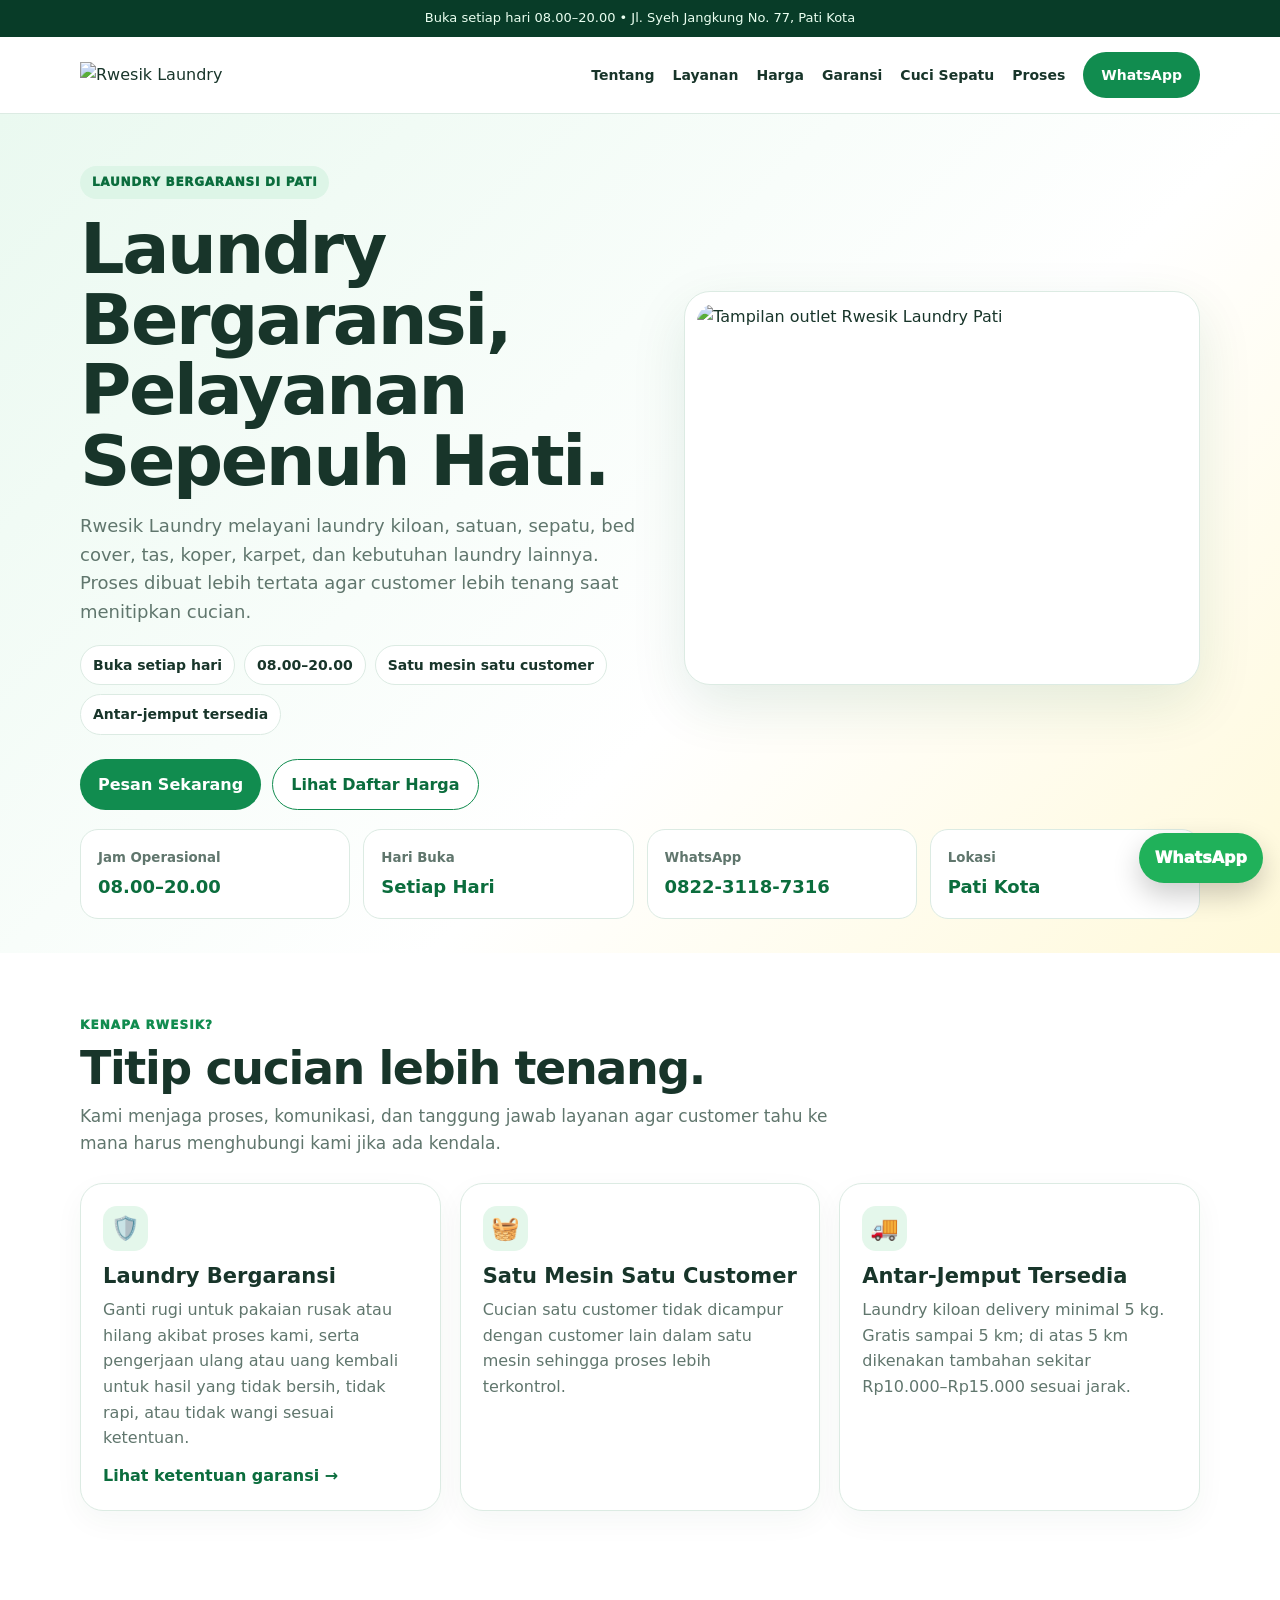
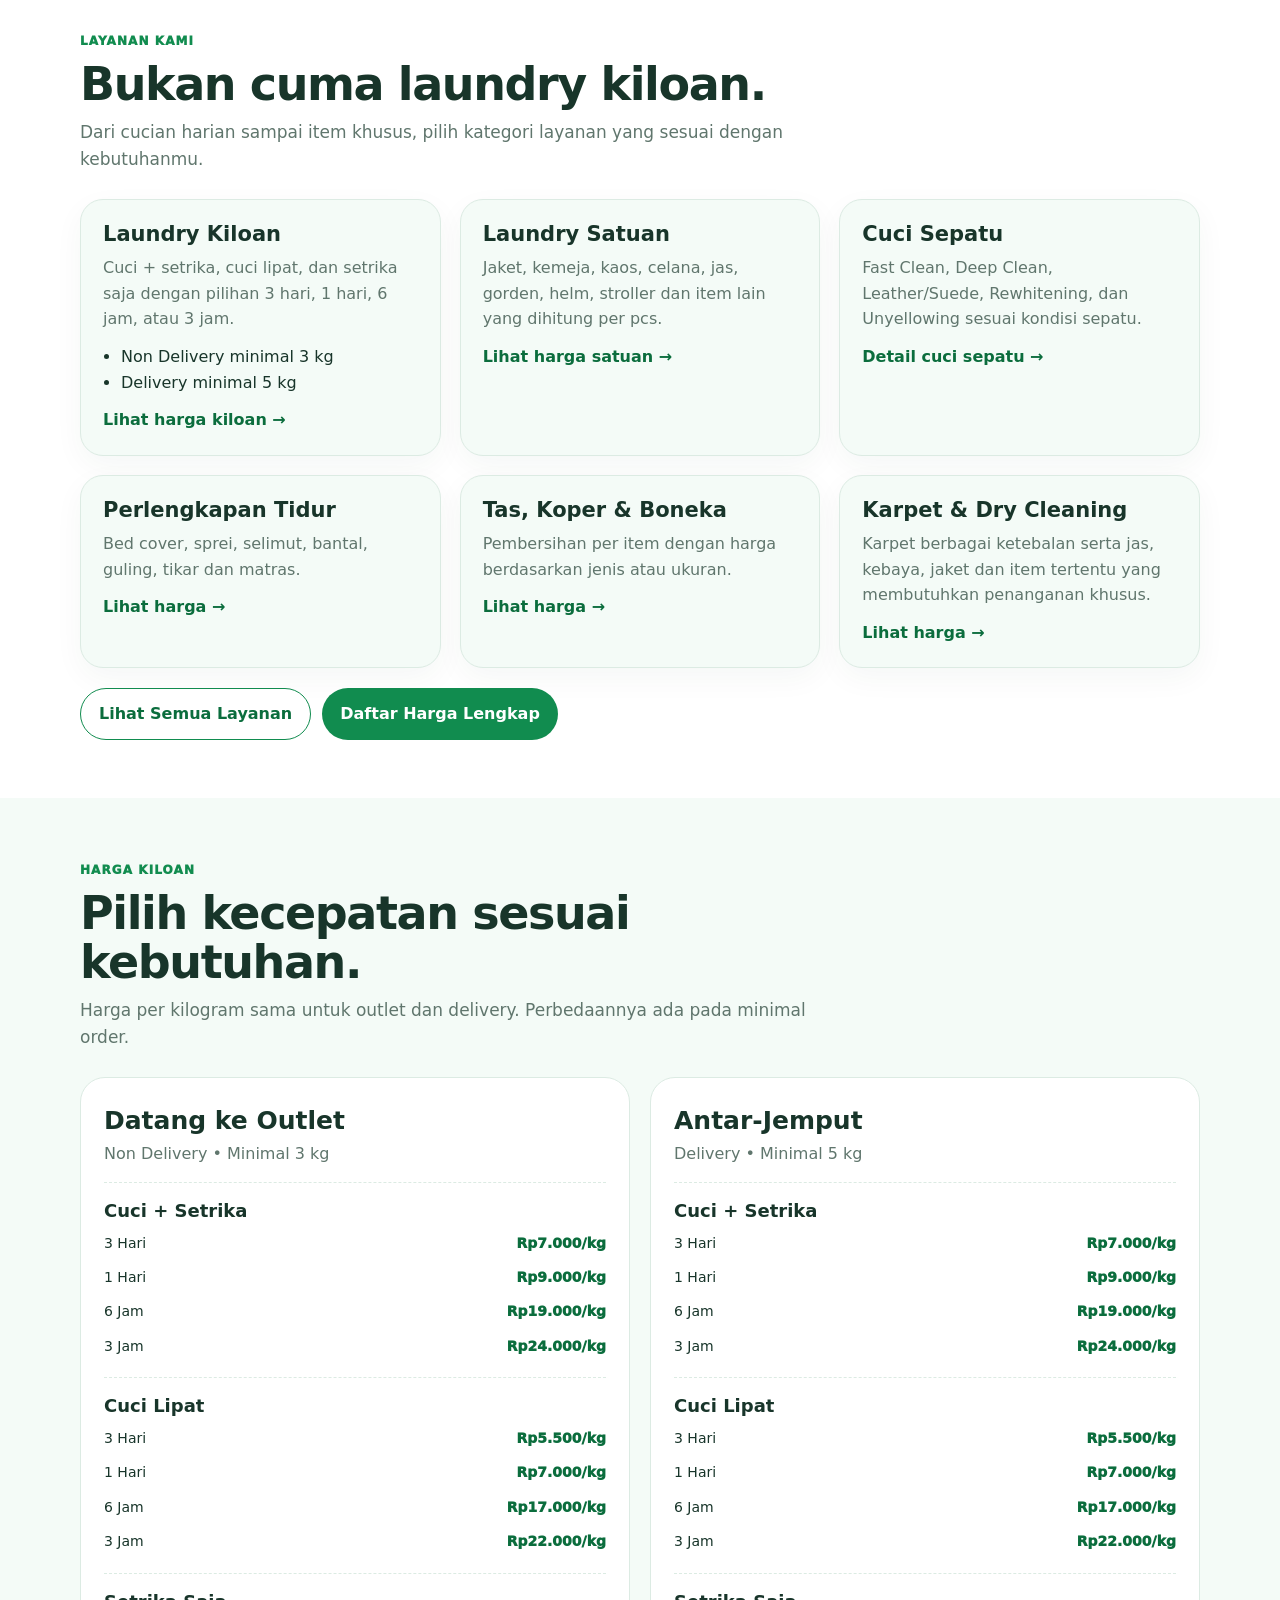
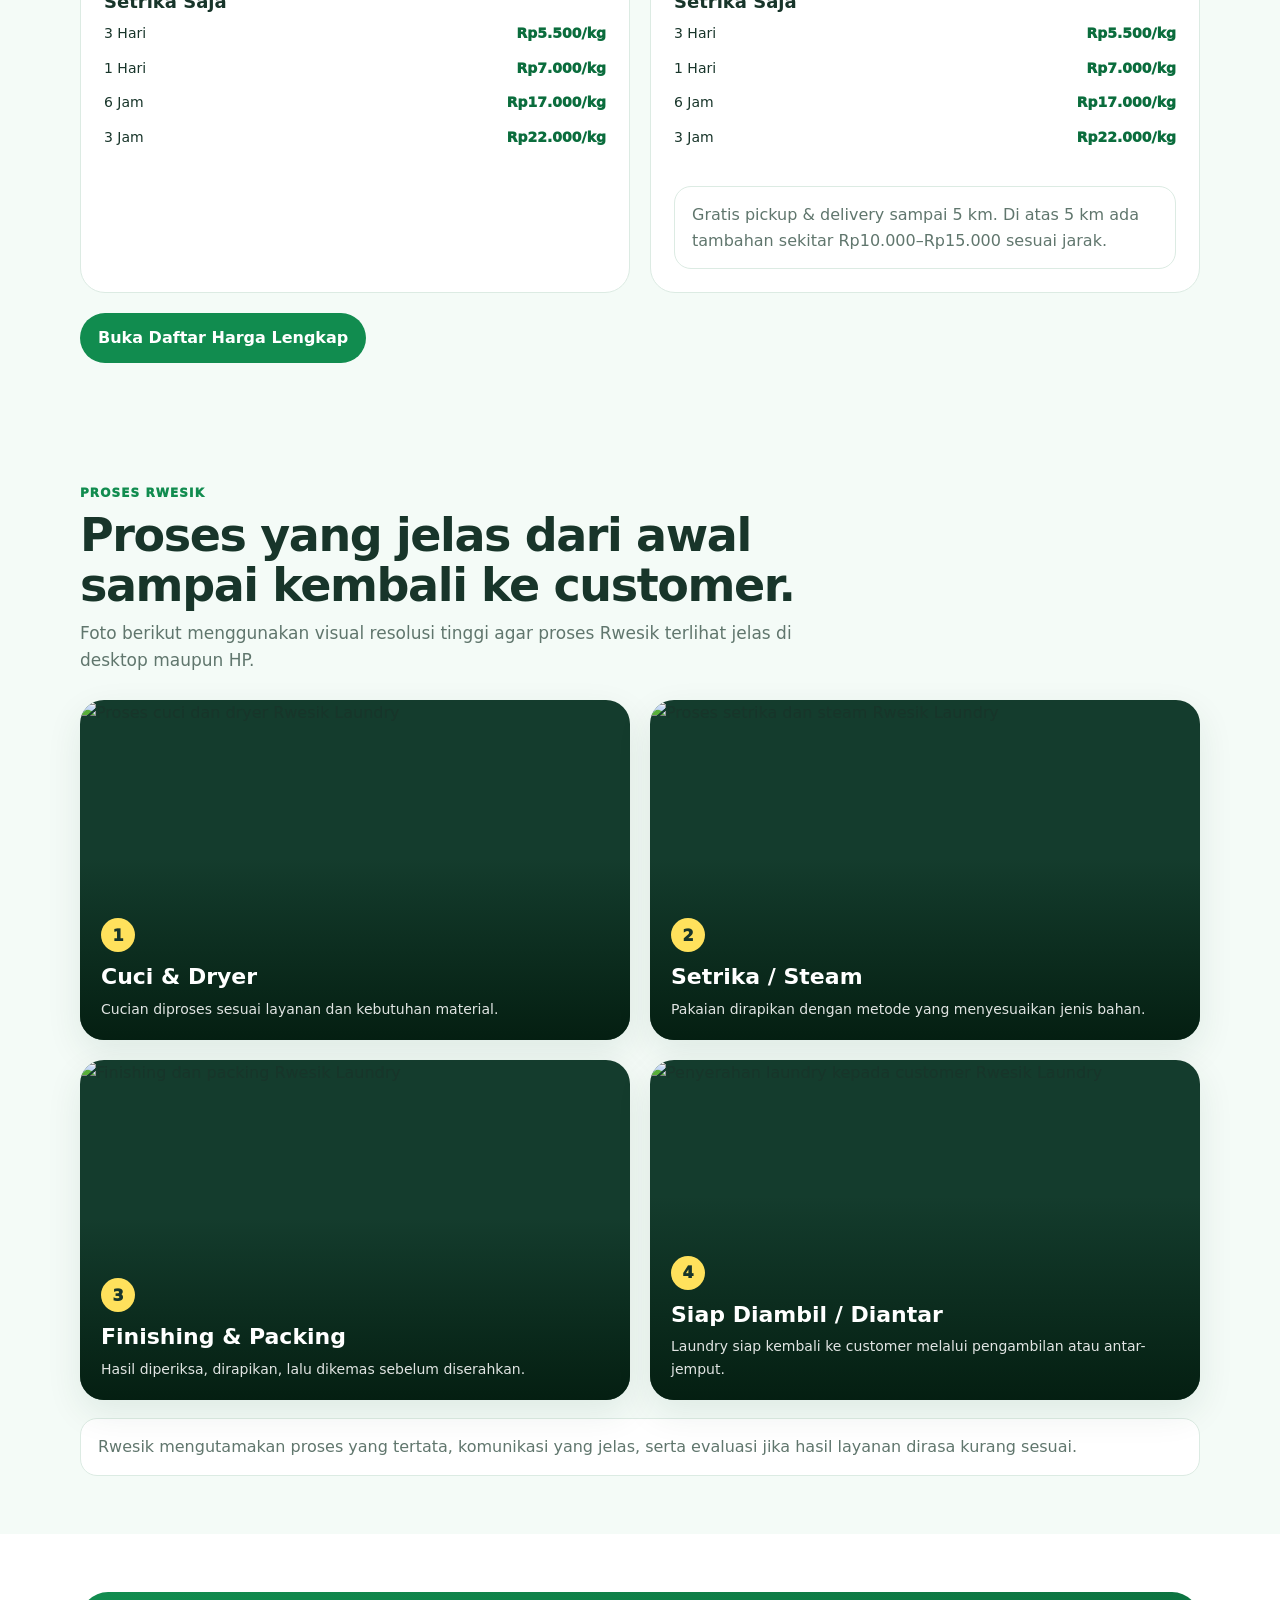
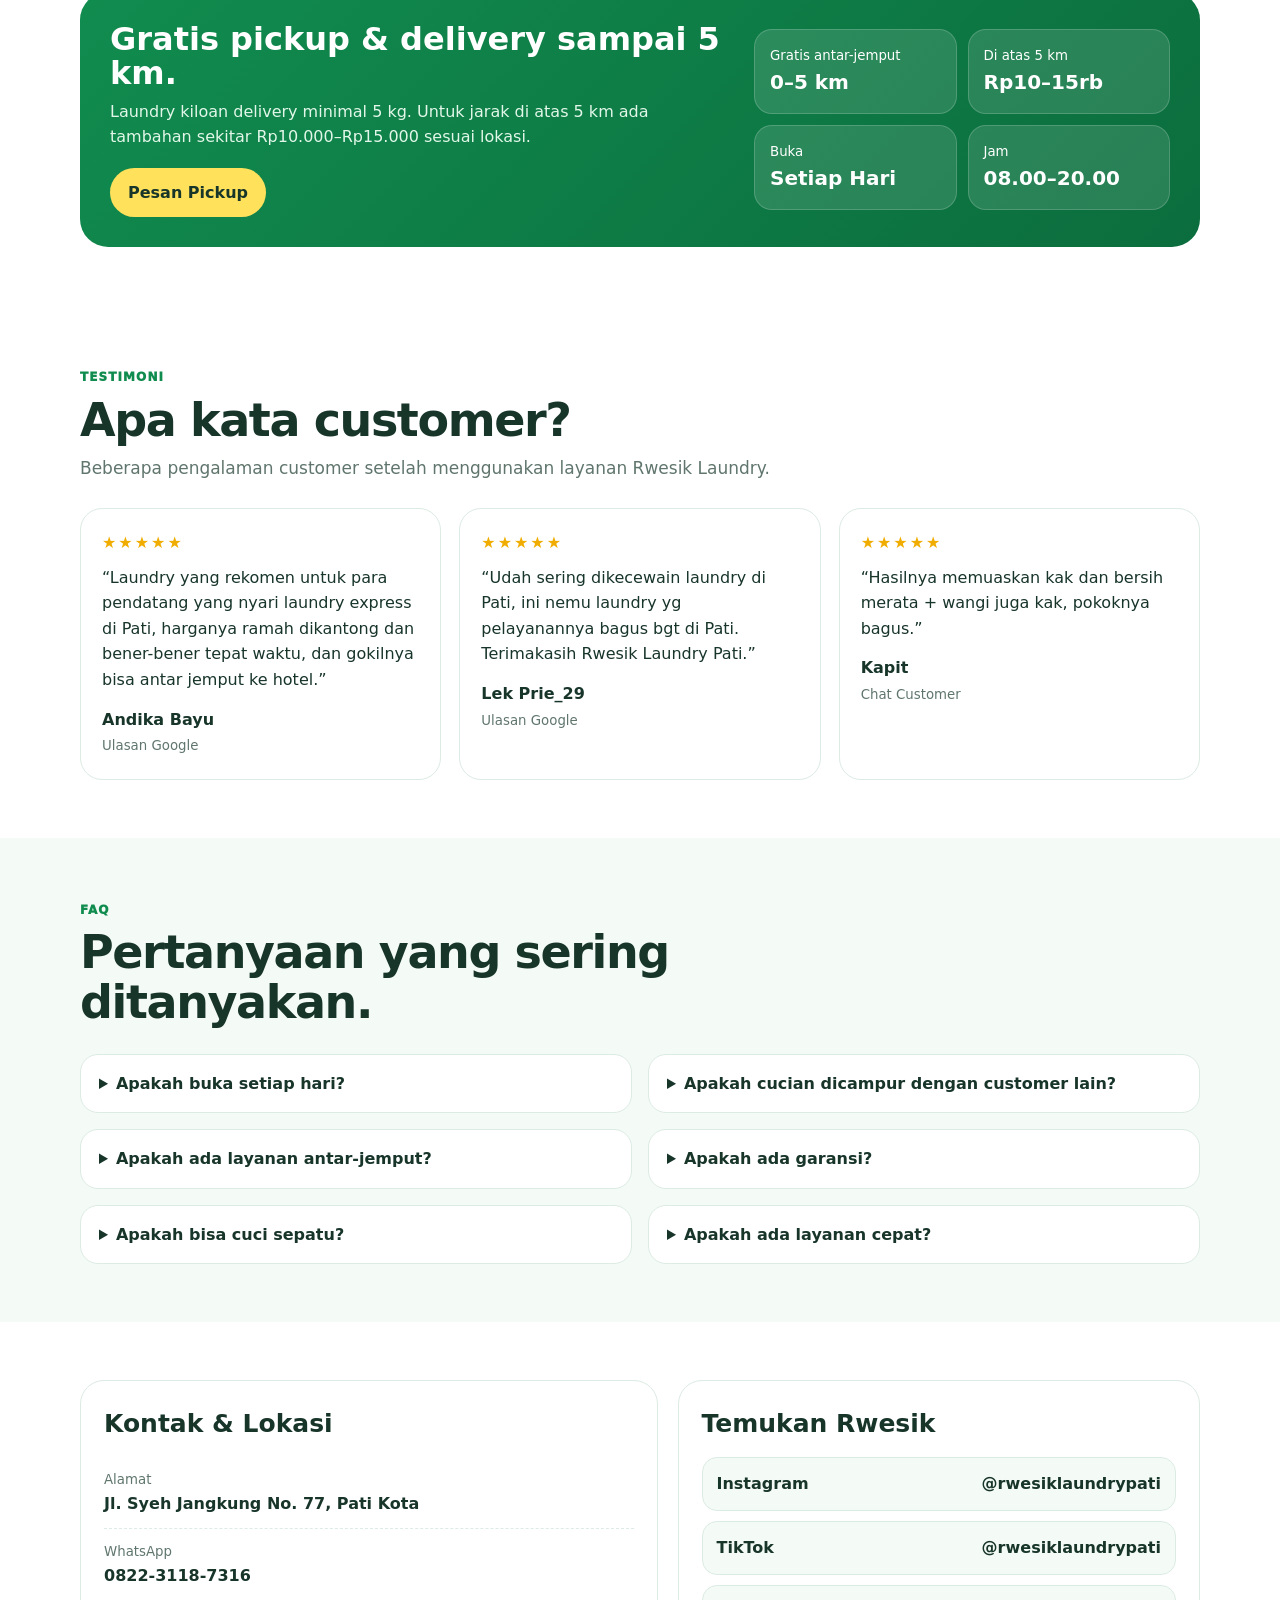
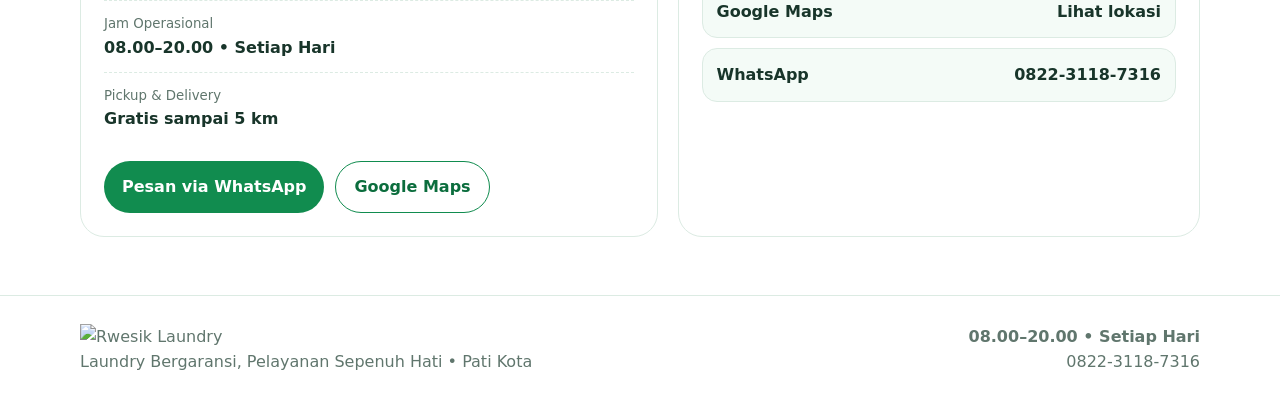
==== commit 56007a4f: "Publish complete HQ homepage" ====
--- a/index.html
+++ b/index.html
@@ -1 +1,122 @@
-<!doctype html><html lang="id"><head><meta charset="utf-8"><meta name="viewport" content="width=device-width,initial-scale=1"><title>Rwesik Laundry Pati | Laundry Bergaransi</title><meta name="description" content="Rwesik Laundry Pati: laundry kiloan, satuan, sepatu, karpet dan antar-jemput. Satu mesin satu customer dan laundry bergaransi."><link rel="icon" href="assets/favicon.png"><link rel="stylesheet" href="styles.css"></head><body><div class="top">Buka setiap hari 08.00–20.00 • Jl. Syeh Jangkung No. 77, Pati Kota</div><nav class="nav"><div class="wrap navin"><a href="index.html"><img class="logo" src="assets/rwesik-logo.png" alt="Rwesik Laundry"></a><div class="links"><a href="layanan.html">Layanan</a><a href="harga.html">Harga</a><a href="sepatu.html">Cuci Sepatu</a><a href="garansi.html">Garansi</a><a class="wa" href="https://wa.me/6282231187316">WhatsApp</a></div></div></nav><main><header class="hero"><div class="wrap hero-grid"><div><span class="eyebrow">RWESIK LAUNDRY • PATI</span><h1>Laundry bergaransi, pelayanan sepenuh hati.</h1><p>Titip cucian lebih tenang dengan proses yang tertata, satu mesin satu customer, pilihan layanan lengkap, dan tim yang mudah dihubungi.</p><div class="actions"><a class="btn primary" href="https://wa.me/6282231187316?text=Halo%20Rwesik%20Laundry%2C%20saya%20ingin%20laundry.">Pesan Sekarang</a><a class="btn secondary" href="harga.html">Lihat Daftar Harga</a></div></div><div class="hero-card"><span class="eyebrow">KENAPA RWESIK?</span><strong>Lebih jelas dari masuk sampai selesai.</strong><div class="checks"><div class="check">🛡️ Laundry Bergaransi</div><div class="check">🧺 Satu Mesin Satu Customer</div><div class="check">🚚 Antar-jemput tersedia</div><div class="check">💬 Konsultasi via WhatsApp</div></div></div></div></header><div class="wrap stats"><div class="stats-grid"><div class="stat"><b>08.00–20.00</b><span>Jam operasional</span></div><div class="stat"><b>Setiap Hari</b><span>Senin–Minggu</span></div><div class="stat"><b>0–5 km</b><span>Gratis antar-jemput</span></div><div class="stat"><b>0822-3118-7316</b><span>WhatsApp</span></div></div></div><section><div class="wrap"><div class="head"><span class="eyebrow">LAYANAN KAMI</span><h2>Bukan cuma laundry kiloan.</h2><p>Rwesik melayani cucian harian sampai item yang membutuhkan penanganan per pcs.</p></div><div class="grid3"><article class="card"><h3>Laundry Kiloan</h3><p>Cuci + setrika, cuci lipat, dan setrika saja dengan pilihan 3 hari, 1 hari, 6 jam, atau 3 jam.</p><a class="more" href="#kiloan">Lihat harga kiloan →</a></article><article class="card"><h3>Laundry Satuan</h3><p>Bed cover, sprei, selimut, bantal, guling, tas, koper, boneka, pakaian satuan, gorden, helm dan lainnya.</p><a class="more" href="harga.html">Daftar lengkap →</a></article><article class="card"><h3>Cuci Sepatu</h3><p>Fast Clean, Deep Clean, Leather/Suede, Rewhitening dan Unyellowing.</p><a class="more" href="sepatu.html">Detail shoe care →</a></article><article class="card"><h3>Karpet</h3><p>Karpet tipis, masjid, permadani sampai shaggy mulai Rp15.000/m².</p><a class="more" href="harga.html#karpet">Lihat harga →</a></article><article class="card"><h3>Dry Cleaning</h3><p>Untuk jas, kebaya, jaket dan item tertentu sesuai kebutuhan material.</p><a class="more" href="harga.html#dry">Lihat harga →</a></article><article class="card"><h3>Antar-Jemput</h3><p>Delivery kiloan minimal 5 kg. Gratis sampai 5 km; di atas 5 km tambahan sekitar Rp10.000–Rp15.000.</p><a class="more" href="https://wa.me/6282231187316">Pesan pickup →</a></article></div></div></section><section id="kiloan" class="soft"><div class="wrap"><div class="head"><span class="eyebrow">HARGA KILOAN</span><h2>Pilih kecepatan sesuai kebutuhan.</h2><p>Non Delivery minimal 3 kg. Delivery minimal 5 kg. Harga per kg sama, perbedaannya pada minimal order.</p></div><div class="kilo-grid"><div class="pricebox"><h3>Datang ke Outlet</h3><div class="sub">Non Delivery • Minimal 3 kg</div><div class="svc"><b>Cuci + Setrika</b><div class="row"><span>Hemat • 3 Hari</span><span>Rp7.000/kg</span></div><div class="row"><span>Favorit • 1 Hari</span><span>Rp9.000/kg</span></div><div class="row"><span>Express • 6 Jam</span><span>Rp19.000/kg</span></div><div class="row"><span>Super Express • 3 Jam</span><span>Rp24.000/kg</span></div></div><div class="svc"><b>Cuci Lipat</b><div class="row"><span>3 Hari</span><span>Rp5.500/kg</span></div><div class="row"><span>1 Hari</span><span>Rp7.000/kg</span></div><div class="row"><span>6 Jam</span><span>Rp17.000/kg</span></div><div class="row"><span>3 Jam</span><span>Rp22.000/kg</span></div></div><div class="svc"><b>Setrika Saja</b><div class="row"><span>3 Hari</span><span>Rp5.500/kg</span></div><div class="row"><span>1 Hari</span><span>Rp7.000/kg</span></div><div class="row"><span>6 Jam</span><span>Rp17.000/kg</span></div><div class="row"><span>3 Jam</span><span>Rp22.000/kg</span></div></div></div><div class="pricebox"><h3>Antar-Jemput</h3><div class="sub">Delivery • Minimal 5 kg</div><div class="svc"><b>Cuci + Setrika</b><div class="row"><span>Hemat • 3 Hari</span><span>Rp7.000/kg</span></div><div class="row"><span>Favorit • 1 Hari</span><span>Rp9.000/kg</span></div><div class="row"><span>Express • 6 Jam</span><span>Rp19.000/kg</span></div><div class="row"><span>Super Express • 3 Jam</span><span>Rp24.000/kg</span></div></div><div class="svc"><b>Cuci Lipat</b><div class="row"><span>3 Hari</span><span>Rp5.500/kg</span></div><div class="row"><span>1 Hari</span><span>Rp7.000/kg</span></div><div class="row"><span>6 Jam</span><span>Rp17.000/kg</span></div><div class="row"><span>3 Jam</span><span>Rp22.000/kg</span></div></div><div class="svc"><b>Setrika Saja</b><div class="row"><span>3 Hari</span><span>Rp5.500/kg</span></div><div class="row"><span>1 Hari</span><span>Rp7.000/kg</span></div><div class="row"><span>6 Jam</span><span>Rp17.000/kg</span></div><div class="row"><span>3 Jam</span><span>Rp22.000/kg</span></div></div></div></div><div class="actions"><a class="btn secondary" href="harga.html">Semua Daftar Harga</a></div></div></section><section><div class="wrap"><div class="head"><span class="eyebrow">PROSES RWESIK</span><h2>Proses yang jelas dari awal sampai kembali ke customer.</h2></div><div class="process"><div class="photo"><img src="assets/process-washing.webp" alt="Proses cuci dan dryer"><div class="overlay"><span class="num">1</span><br><b>Cuci & Dryer</b><div>Cucian diproses sesuai layanan dan kebutuhan material.</div></div></div><div class="photo"><img src="assets/process-ironing.webp" alt="Proses setrika"><div class="overlay"><span class="num">2</span><br><b>Setrika / Steam</b><div>Pakaian dirapikan sesuai jenis bahan.</div></div></div><div class="photo"><img src="assets/process-packing.webp" alt="Finishing dan packing"><div class="overlay"><span class="num">3</span><br><b>Finishing & Packing</b><div>Hasil diperiksa, dirapikan dan dikemas.</div></div></div><div class="photo"><img src="assets/process-handover.webp" alt="Penyerahan laundry"><div class="overlay"><span class="num">4</span><br><b>Siap Diambil / Diantar</b><div>Laundry siap kembali ke customer.</div></div></div></div></div></section><section class="soft"><div class="wrap"><div class="band"><div><h2>Gratis antar-jemput sampai 5 km.</h2><p>Untuk laundry kiloan delivery minimal 5 kg. Lokasi di atas 5 km dikenakan tambahan sekitar Rp10.000–Rp15.000 sesuai jarak.</p></div><a class="btn yellow" href="https://wa.me/6282231187316?text=Halo%20Rwesik%20Laundry%2C%20saya%20ingin%20pickup%20laundry.">Pesan Pickup</a></div></div></section><section><div class="wrap"><div class="head"><span class="eyebrow">TESTIMONI</span><h2>Apa kata customer?</h2></div><div class="quotes"><div class="quote"><div class="stars">★★★★★</div><p>“Laundry yang rekomen untuk para pendatang yang nyari laundry express di Pati, harganya ramah dikantong dan bener-bener tepat waktu, dan gokilnya bisa antar jemput ke hotel.”</p><b>Andika Bayu</b></div><div class="quote"><div class="stars">★★★★★</div><p>“Udah sering dikecewain laundry di Pati, ini nemu laundry yang pelayanannya bagus banget di Pati. Terimakasih Rwesik Laundry Pati.”</p><b>Lek Prie_29</b></div><div class="quote"><div class="stars">★★★★★</div><p>“Hasilnya memuaskan, bersih merata + wangi juga. Pokoknya bagus.”</p><b>Kapit</b></div></div></div></section><section class="soft"><div class="wrap"><div class="head"><span class="eyebrow">FAQ</span><h2>Yang sering ditanyakan.</h2></div><div class="faq"><details><summary>Apakah cucian dicampur dengan customer lain?</summary><p>Tidak. Rwesik menerapkan satu mesin satu customer.</p></details><details><summary>Apakah ada garansi?</summary><p>Ada. Ketentuan lengkap dapat dilihat di halaman Garansi.</p></details><details><summary>Berapa minimal pickup?</summary><p>Untuk laundry kiloan delivery minimal 5 kg.</p></details><details><summary>Apakah ada layanan cepat?</summary><p>Ada pilihan 1 hari, express 6 jam dan super express 3 jam.</p></details></div></div></section></main><footer><div class="wrap"><div class="foot"><div><img class="logo" src="assets/rwesik-logo.png" alt="Rwesik Laundry"><p>Laundry Bergaransi, Pelayanan Sepenuh Hati.</p></div><div><b>Rwesik Laundry</b><br>Jl. Syeh Jangkung No. 77, Pati Kota<br>08.00–20.00 • Setiap Hari<br><a href="https://wa.me/6282231187316">0822-3118-7316</a></div></div><div class="copyright">© 2026 Rwesik Laundry</div></div></footer><a class="floating" href="https://wa.me/6282231187316">WhatsApp</a></body></html>+<!doctype html>
+<html lang="id">
+<head>
+<meta charset="utf-8">
+<meta name="viewport" content="width=device-width,initial-scale=1">
+<title>Rwesik Laundry Pati | Laundry Bergaransi, Pelayanan Sepenuh Hati</title>
+<meta name="description" content="Rwesik Laundry Pati melayani laundry kiloan, satuan, sepatu, bed cover, tas, koper, karpet, dan antar-jemput. Buka setiap hari pukul 08.00–20.00.">
+<meta name="theme-color" content="#118c4f">
+<link rel="icon" type="image/png" sizes="32x32" href="assets/favicon-32.png">
+<link rel="icon" type="image/png" sizes="128x128" href="assets/favicon.png">
+<link rel="stylesheet" href="home.css">
+</head>
+<body>
+<div class="topbar">Buka setiap hari 08.00–20.00 • Jl. Syeh Jangkung No. 77, Pati Kota</div>
+<header class="site-header">
+  <div class="wrap nav">
+    <a class="brand" href="index.html" aria-label="Rwesik Laundry"><img src="assets/rwesik-logo-fixed.svg" alt="Rwesik Laundry"></a>
+    <nav class="navlinks" aria-label="Navigasi utama">
+      <a href="#tentang">Tentang</a><a href="layanan.html">Layanan</a><a href="harga.html">Harga</a><a href="garansi.html">Garansi</a><a href="sepatu.html">Cuci Sepatu</a><a href="#proses">Proses</a><a class="btn primary" target="_blank" href="https://wa.me/6282231187316">WhatsApp</a>
+    </nav>
+  </div>
+</header>
+
+<main>
+<section class="hero">
+  <div class="wrap hero-grid">
+    <div>
+      <span class="kicker">LAUNDRY BERGARANSI DI PATI</span>
+      <h1>Laundry Bergaransi,<br>Pelayanan Sepenuh Hati.</h1>
+      <p>Rwesik Laundry melayani laundry kiloan, satuan, sepatu, bed cover, tas, koper, karpet, dan kebutuhan laundry lainnya. Proses dibuat lebih tertata agar customer lebih tenang saat menitipkan cucian.</p>
+      <div class="pills"><span class="pill">Buka setiap hari</span><span class="pill">08.00–20.00</span><span class="pill">Satu mesin satu customer</span><span class="pill">Antar-jemput tersedia</span></div>
+      <div class="actions"><a class="btn primary" target="_blank" href="https://wa.me/6282231187316?text=Halo%20Rwesik%20Laundry%2C%20saya%20ingin%20pesan%20laundry.">Pesan Sekarang</a><a class="btn outline" href="harga.html">Lihat Daftar Harga</a></div>
+    </div>
+    <div class="outlet-card"><img src="assets/outlet-rwesik-hq.webp" alt="Tampilan outlet Rwesik Laundry Pati" fetchpriority="high"></div>
+  </div>
+  <div class="wrap quick">
+    <div><small>Jam Operasional</small><strong>08.00–20.00</strong></div><div><small>Hari Buka</small><strong>Setiap Hari</strong></div><div><small>WhatsApp</small><strong>0822-3118-7316</strong></div><div><small>Lokasi</small><strong>Pati Kota</strong></div>
+  </div>
+</section>
+
+<section id="tentang">
+  <div class="wrap">
+    <div class="head"><span class="eyebrow">KENAPA RWESIK?</span><h2>Titip cucian lebih tenang.</h2><p>Kami menjaga proses, komunikasi, dan tanggung jawab layanan agar customer tahu ke mana harus menghubungi kami jika ada kendala.</p></div>
+    <div class="grid3">
+      <article class="card"><div class="icon">🛡️</div><h3>Laundry Bergaransi</h3><p>Ganti rugi untuk pakaian rusak atau hilang akibat proses kami, serta pengerjaan ulang atau uang kembali untuk hasil yang tidak bersih, tidak rapi, atau tidak wangi sesuai ketentuan.</p><a class="more" href="garansi.html">Lihat ketentuan garansi →</a></article>
+      <article class="card"><div class="icon">🧺</div><h3>Satu Mesin Satu Customer</h3><p>Cucian satu customer tidak dicampur dengan customer lain dalam satu mesin sehingga proses lebih terkontrol.</p></article>
+      <article class="card"><div class="icon">🚚</div><h3>Antar-Jemput Tersedia</h3><p>Laundry kiloan delivery minimal 5 kg. Gratis sampai 5 km; di atas 5 km dikenakan tambahan sekitar Rp10.000–Rp15.000 sesuai jarak.</p></article>
+    </div>
+  </div>
+</section>
+
+<section id="layanan">
+  <div class="wrap">
+    <div class="head"><span class="eyebrow">LAYANAN KAMI</span><h2>Bukan cuma laundry kiloan.</h2><p>Dari cucian harian sampai item khusus, pilih kategori layanan yang sesuai dengan kebutuhanmu.</p></div>
+    <div class="grid3">
+      <article class="card soft"><h3>Laundry Kiloan</h3><p>Cuci + setrika, cuci lipat, dan setrika saja dengan pilihan 3 hari, 1 hari, 6 jam, atau 3 jam.</p><ul><li>Non Delivery minimal 3 kg</li><li>Delivery minimal 5 kg</li></ul><a class="more" href="#harga-kiloan">Lihat harga kiloan →</a></article>
+      <article class="card soft"><h3>Laundry Satuan</h3><p>Jaket, kemeja, kaos, celana, jas, gorden, helm, stroller dan item lain yang dihitung per pcs.</p><a class="more" href="harga.html#satuan">Lihat harga satuan →</a></article>
+      <article class="card soft"><h3>Cuci Sepatu</h3><p>Fast Clean, Deep Clean, Leather/Suede, Rewhitening, dan Unyellowing sesuai kondisi sepatu.</p><a class="more" href="sepatu.html">Detail cuci sepatu →</a></article>
+      <article class="card soft"><h3>Perlengkapan Tidur</h3><p>Bed cover, sprei, selimut, bantal, guling, tikar dan matras.</p><a class="more" href="harga.html#tidur">Lihat harga →</a></article>
+      <article class="card soft"><h3>Tas, Koper & Boneka</h3><p>Pembersihan per item dengan harga berdasarkan jenis atau ukuran.</p><a class="more" href="harga.html#tas">Lihat harga →</a></article>
+      <article class="card soft"><h3>Karpet & Dry Cleaning</h3><p>Karpet berbagai ketebalan serta jas, kebaya, jaket dan item tertentu yang membutuhkan penanganan khusus.</p><a class="more" href="harga.html#karpet">Lihat harga →</a></article>
+    </div>
+    <div class="actions" style="margin-top:20px"><a class="btn outline" href="layanan.html">Lihat Semua Layanan</a><a class="btn primary" href="harga.html">Daftar Harga Lengkap</a></div>
+  </div>
+</section>
+
+<section class="kilo-section" id="harga-kiloan">
+  <div class="wrap">
+    <div class="head"><span class="eyebrow">HARGA KILOAN</span><h2>Pilih kecepatan sesuai kebutuhan.</h2><p>Harga per kilogram sama untuk outlet dan delivery. Perbedaannya ada pada minimal order.</p></div>
+    <div class="kilo-grid">
+      <div class="pricebox"><h3>Datang ke Outlet</h3><div class="sub">Non Delivery • Minimal 3 kg</div>
+        <div class="service"><b>Cuci + Setrika</b><div class="row"><span>3 Hari</span><span>Rp7.000/kg</span></div><div class="row"><span>1 Hari</span><span>Rp9.000/kg</span></div><div class="row"><span>6 Jam</span><span>Rp19.000/kg</span></div><div class="row"><span>3 Jam</span><span>Rp24.000/kg</span></div></div>
+        <div class="service"><b>Cuci Lipat</b><div class="row"><span>3 Hari</span><span>Rp5.500/kg</span></div><div class="row"><span>1 Hari</span><span>Rp7.000/kg</span></div><div class="row"><span>6 Jam</span><span>Rp17.000/kg</span></div><div class="row"><span>3 Jam</span><span>Rp22.000/kg</span></div></div>
+        <div class="service"><b>Setrika Saja</b><div class="row"><span>3 Hari</span><span>Rp5.500/kg</span></div><div class="row"><span>1 Hari</span><span>Rp7.000/kg</span></div><div class="row"><span>6 Jam</span><span>Rp17.000/kg</span></div><div class="row"><span>3 Jam</span><span>Rp22.000/kg</span></div></div>
+      </div>
+      <div class="pricebox"><h3>Antar-Jemput</h3><div class="sub">Delivery • Minimal 5 kg</div>
+        <div class="service"><b>Cuci + Setrika</b><div class="row"><span>3 Hari</span><span>Rp7.000/kg</span></div><div class="row"><span>1 Hari</span><span>Rp9.000/kg</span></div><div class="row"><span>6 Jam</span><span>Rp19.000/kg</span></div><div class="row"><span>3 Jam</span><span>Rp24.000/kg</span></div></div>
+        <div class="service"><b>Cuci Lipat</b><div class="row"><span>3 Hari</span><span>Rp5.500/kg</span></div><div class="row"><span>1 Hari</span><span>Rp7.000/kg</span></div><div class="row"><span>6 Jam</span><span>Rp17.000/kg</span></div><div class="row"><span>3 Jam</span><span>Rp22.000/kg</span></div></div>
+        <div class="service"><b>Setrika Saja</b><div class="row"><span>3 Hari</span><span>Rp5.500/kg</span></div><div class="row"><span>1 Hari</span><span>Rp7.000/kg</span></div><div class="row"><span>6 Jam</span><span>Rp17.000/kg</span></div><div class="row"><span>3 Jam</span><span>Rp22.000/kg</span></div></div>
+        <div class="process-note">Gratis pickup & delivery sampai 5 km. Di atas 5 km ada tambahan sekitar Rp10.000–Rp15.000 sesuai jarak.</div>
+      </div>
+    </div>
+    <div class="actions" style="margin-top:20px"><a class="btn primary" href="harga.html">Buka Daftar Harga Lengkap</a></div>
+  </div>
+</section>
+
+<section class="process-section" id="proses">
+  <div class="wrap">
+    <div class="head"><span class="eyebrow">PROSES RWESIK</span><h2>Proses yang jelas dari awal sampai kembali ke customer.</h2><p>Foto berikut menggunakan visual resolusi tinggi agar proses Rwesik terlihat jelas di desktop maupun HP.</p></div>
+    <div class="process-grid">
+      <article class="process-card"><img src="assets/process-washing-hq.webp" alt="Proses cuci dan dryer Rwesik Laundry" loading="lazy"><div class="overlay"><span class="num">1</span><h3>Cuci & Dryer</h3><p>Cucian diproses sesuai layanan dan kebutuhan material.</p></div></article>
+      <article class="process-card"><img src="assets/process-ironing-hq.webp" alt="Proses setrika dan steam Rwesik Laundry" loading="lazy"><div class="overlay"><span class="num">2</span><h3>Setrika / Steam</h3><p>Pakaian dirapikan dengan metode yang menyesuaikan jenis bahan.</p></div></article>
+      <article class="process-card"><img src="assets/process-packing-hq.webp" alt="Finishing dan packing Rwesik Laundry" loading="lazy"><div class="overlay"><span class="num">3</span><h3>Finishing & Packing</h3><p>Hasil diperiksa, dirapikan, lalu dikemas sebelum diserahkan.</p></div></article>
+      <article class="process-card"><img src="assets/process-handover-hq.webp" alt="Penyerahan laundry kepada customer Rwesik Laundry" loading="lazy"><div class="overlay"><span class="num">4</span><h3>Siap Diambil / Diantar</h3><p>Laundry siap kembali ke customer melalui pengambilan atau antar-jemput.</p></div></article>
+    </div>
+    <div class="process-note">Rwesik mengutamakan proses yang tertata, komunikasi yang jelas, serta evaluasi jika hasil layanan dirasa kurang sesuai.</div>
+  </div>
+</section>
+
+<section>
+  <div class="wrap"><div class="band"><div><h2>Gratis pickup & delivery sampai 5 km.</h2><p>Laundry kiloan delivery minimal 5 kg. Untuk jarak di atas 5 km ada tambahan sekitar Rp10.000–Rp15.000 sesuai lokasi.</p><div class="actions" style="margin-top:18px"><a class="btn" style="background:var(--yellow);color:var(--ink)" target="_blank" href="https://wa.me/6282231187316?text=Halo%20Rwesik%20Laundry%2C%20saya%20ingin%20pickup%20laundry.">Pesan Pickup</a></div></div><div class="band-grid"><div class="mini"><small>Gratis antar-jemput</small><strong>0–5 km</strong></div><div class="mini"><small>Di atas 5 km</small><strong>Rp10–15rb</strong></div><div class="mini"><small>Buka</small><strong>Setiap Hari</strong></div><div class="mini"><small>Jam</small><strong>08.00–20.00</strong></div></div></div></div>
+</section>
+
+<section id="testimoni">
+  <div class="wrap"><div class="head"><span class="eyebrow">TESTIMONI</span><h2>Apa kata customer?</h2><p>Beberapa pengalaman customer setelah menggunakan layanan Rwesik Laundry.</p></div>
+    <div class="quotes"><article class="quote"><div class="stars">★★★★★</div><p>“Laundry yang rekomen untuk para pendatang yang nyari laundry express di Pati, harganya ramah dikantong dan bener-bener tepat waktu, dan gokilnya bisa antar jemput ke hotel.”</p><strong>Andika Bayu</strong><br><small>Ulasan Google</small></article><article class="quote"><div class="stars">★★★★★</div><p>“Udah sering dikecewain laundry di Pati, ini nemu laundry yg pelayanannya bagus bgt di Pati. Terimakasih Rwesik Laundry Pati.”</p><strong>Lek Prie_29</strong><br><small>Ulasan Google</small></article><article class="quote"><div class="stars">★★★★★</div><p>“Hasilnya memuaskan kak dan bersih merata + wangi juga kak, pokoknya bagus.”</p><strong>Kapit</strong><br><small>Chat Customer</small></article></div>
+  </div>
+</section>
+
+<section class="faq-section">
+  <div class="wrap"><div class="head"><span class="eyebrow">FAQ</span><h2>Pertanyaan yang sering ditanyakan.</h2></div><div class="faq"><details><summary>Apakah buka setiap hari?</summary><p>Iya, Rwesik Laundry buka setiap hari pukul 08.00 sampai 20.00.</p></details><details><summary>Apakah cucian dicampur dengan customer lain?</summary><p>Tidak. Rwesik menerapkan satu mesin satu customer.</p></details><details><summary>Apakah ada layanan antar-jemput?</summary><p>Ada. Laundry kiloan delivery minimal 5 kg. Gratis sampai 5 km; di atas 5 km ada tambahan sesuai jarak.</p></details><details><summary>Apakah ada garansi?</summary><p>Ada. Ketentuan lengkap tersedia di halaman Garansi.</p></details><details><summary>Apakah bisa cuci sepatu?</summary><p>Bisa. Tersedia Fast Clean, Deep Clean, Leather/Suede, Rewhitening, dan Unyellowing.</p></details><details><summary>Apakah ada layanan cepat?</summary><p>Ada pilihan 1 hari, Express 6 jam, dan Super Express 3 jam.</p></details></div></div>
+</section>
+
+<section>
+  <div class="wrap contact"><div class="contact-card"><h3>Kontak & Lokasi</h3><div class="item"><small>Alamat</small><strong>Jl. Syeh Jangkung No. 77, Pati Kota</strong></div><div class="item"><small>WhatsApp</small><a href="https://wa.me/6282231187316" target="_blank"><strong>0822-3118-7316</strong></a></div><div class="item"><small>Jam Operasional</small><strong>08.00–20.00 • Setiap Hari</strong></div><div class="item"><small>Pickup & Delivery</small><strong>Gratis sampai 5 km</strong></div><div class="actions" style="margin-top:17px"><a class="btn primary" target="_blank" href="https://wa.me/6282231187316">Pesan via WhatsApp</a><a class="btn outline" target="_blank" href="https://share.google/vPtm0JcFD2zouO6cd">Google Maps</a></div></div><div class="contact-card"><h3>Temukan Rwesik</h3><div class="socials"><a class="social" target="_blank" href="https://www.instagram.com/rwesiklaundrypati/"><span>Instagram</span><span>@rwesiklaundrypati</span></a><a class="social" target="_blank" href="https://www.tiktok.com/@rwesiklaundrypati"><span>TikTok</span><span>@rwesiklaundrypati</span></a><a class="social" target="_blank" href="https://share.google/vPtm0JcFD2zouO6cd"><span>Google Maps</span><span>Lihat lokasi</span></a><a class="social" target="_blank" href="https://wa.me/6282231187316"><span>WhatsApp</span><span>0822-3118-7316</span></a></div></div></div>
+</section>
+</main>
+
+<footer class="footer"><div class="wrap footer-in"><div><img src="assets/rwesik-logo-fixed.svg" alt="Rwesik Laundry"><div>Laundry Bergaransi, Pelayanan Sepenuh Hati • Pati Kota</div></div><div class="footer-right" style="text-align:right"><strong>08.00–20.00 • Setiap Hari</strong><br><a href="https://wa.me/6282231187316">0822-3118-7316</a></div></div></footer>
+<a class="floating" target="_blank" href="https://wa.me/6282231187316">WhatsApp</a>
+</body>
+</html>
--- a/home.css
+++ b/home.css
@@ -0,0 +1 @@
+:root{--g:#118c4f;--gd:#0b6d3d;--ink:#18352a;--muted:#60766d;--soft:#f4fbf7;--line:#dcebe3;--yellow:#ffe15c;--white:#fff}*{box-sizing:border-box}html{scroll-behavior:smooth}body{margin:0;font-family:Inter,ui-sans-serif,system-ui,-apple-system,"Segoe UI",Arial,sans-serif;color:var(--ink);background:#fff;line-height:1.6}a{text-decoration:none;color:inherit}img{max-width:100%;display:block}.wrap{max-width:1160px;margin:auto;padding:0 20px}.topbar{background:#083c28;color:#eafff1;text-align:center;padding:8px 15px;font-size:13px}.site-header{position:sticky;top:0;z-index:50;background:rgba(255,255,255,.95);backdrop-filter:blur(12px);border-bottom:1px solid var(--line)}.nav{min-height:76px;display:flex;align-items:center;justify-content:space-between;gap:18px}.brand img{width:205px;max-height:58px;object-fit:contain}.navlinks{display:flex;align-items:center;gap:18px;font-weight:800;font-size:14px}.btn{display:inline-flex;align-items:center;justify-content:center;border-radius:999px;padding:12px 18px;font-weight:900;transition:.2s}.btn:hover{transform:translateY(-1px)}.primary{background:var(--g);color:#fff}.outline{border:1.5px solid var(--g);color:var(--gd);background:#fff}.hero{padding:52px 0 34px;background:linear-gradient(135deg,#eaf9f0 0%,#fff 60%,#fff9da 100%)}.hero-grid{display:grid;grid-template-columns:1.05fr .95fr;gap:34px;align-items:center}.kicker{display:inline-block;background:#ddf5e7;color:var(--gd);padding:7px 12px;border-radius:999px;font-weight:950;font-size:12px;letter-spacing:.06em}.hero h1{font-size:clamp(42px,6.4vw,70px);line-height:1.01;letter-spacing:-2.4px;margin:15px 0}.hero p{font-size:18px;color:var(--muted);max-width:680px;margin:0 0 18px}.pills{display:flex;gap:9px;flex-wrap:wrap;margin:18px 0 24px}.pill{border:1px solid var(--line);background:#fff;border-radius:999px;padding:8px 12px;font-size:14px;font-weight:750}.actions{display:flex;gap:11px;flex-wrap:wrap}.outlet-card{background:#fff;border:1px solid var(--line);padding:12px;border-radius:26px;box-shadow:0 20px 55px rgba(10,90,50,.11)}.outlet-card img{width:100%;aspect-ratio:4/3;object-fit:cover;border-radius:18px}.quick{display:grid;grid-template-columns:repeat(4,1fr);gap:13px;margin-top:19px}.quick div{background:#fff;border:1px solid var(--line);border-radius:18px;padding:17px}.quick small{display:block;color:var(--muted);font-weight:750;margin-bottom:4px}.quick strong{font-size:18px;color:var(--gd)}section{padding:58px 0}.head{max-width:780px;margin-bottom:26px}.head .eyebrow{color:var(--g);font-size:12px;font-weight:950;letter-spacing:.09em}.head h2{font-size:clamp(30px,4.4vw,46px);line-height:1.08;letter-spacing:-1.4px;margin:7px 0 9px}.head p{margin:0;color:var(--muted);font-size:17px}.grid3{display:grid;grid-template-columns:repeat(3,1fr);gap:19px}.card{border:1px solid var(--line);border-radius:23px;padding:22px;background:#fff;box-shadow:0 10px 30px rgba(8,70,40,.045)}.card.soft{background:var(--soft)}.icon{width:45px;height:45px;border-radius:14px;background:#e4f7eb;display:grid;place-items:center;font-size:23px;margin-bottom:13px}.card h3{font-size:21px;line-height:1.2;margin:0 0 8px}.card p{color:var(--muted);margin:0}.card ul{padding-left:18px;margin:12px 0 0}.more{display:inline-block;color:var(--gd);font-weight:900;margin-top:12px}.kilo-section,.process-section,.faq-section{background:var(--soft)}.kilo-grid{display:grid;grid-template-columns:1fr 1fr;gap:20px}.pricebox{background:#fff;border:1px solid var(--line);border-radius:25px;padding:23px}.pricebox h3{font-size:25px;margin:0}.sub{color:var(--muted);margin-bottom:15px}.service{padding:14px 0;border-top:1px dashed var(--line)}.service:first-of-type{border-top:0}.service>b{font-size:18px}.row{display:grid;grid-template-columns:1fr auto;gap:14px;padding:6px 0;font-size:14px}.row span:last-child{font-weight:950;color:var(--gd)}.process-grid{display:grid;grid-template-columns:repeat(2,minmax(0,1fr));gap:20px}.process-card{position:relative;border-radius:24px;overflow:hidden;min-height:340px;background:#143c2d;box-shadow:0 13px 36px rgba(8,70,40,.09)}.process-card img{width:100%;height:100%;min-height:340px;object-fit:cover}.overlay{position:absolute;inset:auto 0 0;padding:60px 21px 20px;color:#fff;background:linear-gradient(transparent,rgba(3,28,15,.91))}.num{display:inline-grid;place-items:center;width:34px;height:34px;border-radius:50%;background:var(--yellow);color:#17342a;font-weight:950;margin-bottom:7px}.overlay h3{font-size:22px;margin:0 0 3px}.overlay p{font-size:14px;margin:0;color:rgba(255,255,255,.88)}.process-note{margin-top:18px;background:#fff;border:1px solid var(--line);border-radius:17px;padding:15px 17px;color:var(--muted)}.band{display:grid;grid-template-columns:1.2fr .8fr;gap:20px;align-items:center;background:linear-gradient(135deg,var(--g),var(--gd));color:#fff;border-radius:28px;padding:30px}.band h2{font-size:32px;line-height:1.08;margin:0 0 8px}.band p{margin:0;color:#e2f7e9}.band-grid{display:grid;grid-template-columns:1fr 1fr;gap:11px}.mini{background:rgba(255,255,255,.12);border:1px solid rgba(255,255,255,.18);padding:15px;border-radius:18px}.mini small{display:block}.mini strong{font-size:20px}.quotes{display:grid;grid-template-columns:repeat(3,1fr);gap:18px}.quote{border:1px solid var(--line);border-radius:22px;padding:21px;background:#fff}.stars{color:#f0ad00;letter-spacing:2px}.quote p{margin:9px 0 14px}.quote small{color:var(--muted)}.faq{display:grid;grid-template-columns:1fr 1fr;gap:16px}.faq details{background:#fff;border:1px solid var(--line);border-radius:18px;padding:16px 18px}.faq summary{font-weight:900;cursor:pointer}.faq p{color:var(--muted);margin-bottom:0}.contact{display:grid;grid-template-columns:1.05fr .95fr;gap:20px}.contact-card{border:1px solid var(--line);border-radius:24px;padding:23px}.contact-card h3{font-size:25px;margin:0 0 13px}.item{padding:12px 0;border-top:1px dashed var(--line)}.item:first-of-type{border-top:0}.item small{display:block;color:var(--muted)}.socials{display:grid;gap:10px}.social{display:flex;justify-content:space-between;gap:10px;background:var(--soft);border:1px solid var(--line);border-radius:15px;padding:13px 14px;font-weight:800}.footer{border-top:1px solid var(--line);padding:28px 0 40px;color:var(--muted)}.footer-in{display:flex;justify-content:space-between;align-items:center;gap:24px;flex-wrap:wrap}.footer img{width:190px}.floating{position:fixed;right:17px;bottom:17px;background:#20b15a;color:#fff;padding:12px 16px;border-radius:999px;font-weight:950;box-shadow:0 12px 28px rgba(0,0,0,.2);z-index:40}@media(max-width:950px){.hero-grid,.band,.contact{grid-template-columns:1fr}.quick,.grid3,.quotes{grid-template-columns:1fr 1fr}.band-grid{max-width:560px}}@media(max-width:700px){.navlinks a:not(.btn){display:none}.brand img{width:165px}.hero{padding-top:38px}.hero p{font-size:16px}.quick,.grid3,.kilo-grid,.process-grid,.quotes,.faq{grid-template-columns:1fr}.process-card,.process-card img{min-height:280px}.band-grid{grid-template-columns:1fr 1fr}.footer-in{align-items:flex-start;flex-direction:column}.footer-right{text-align:left!important}}
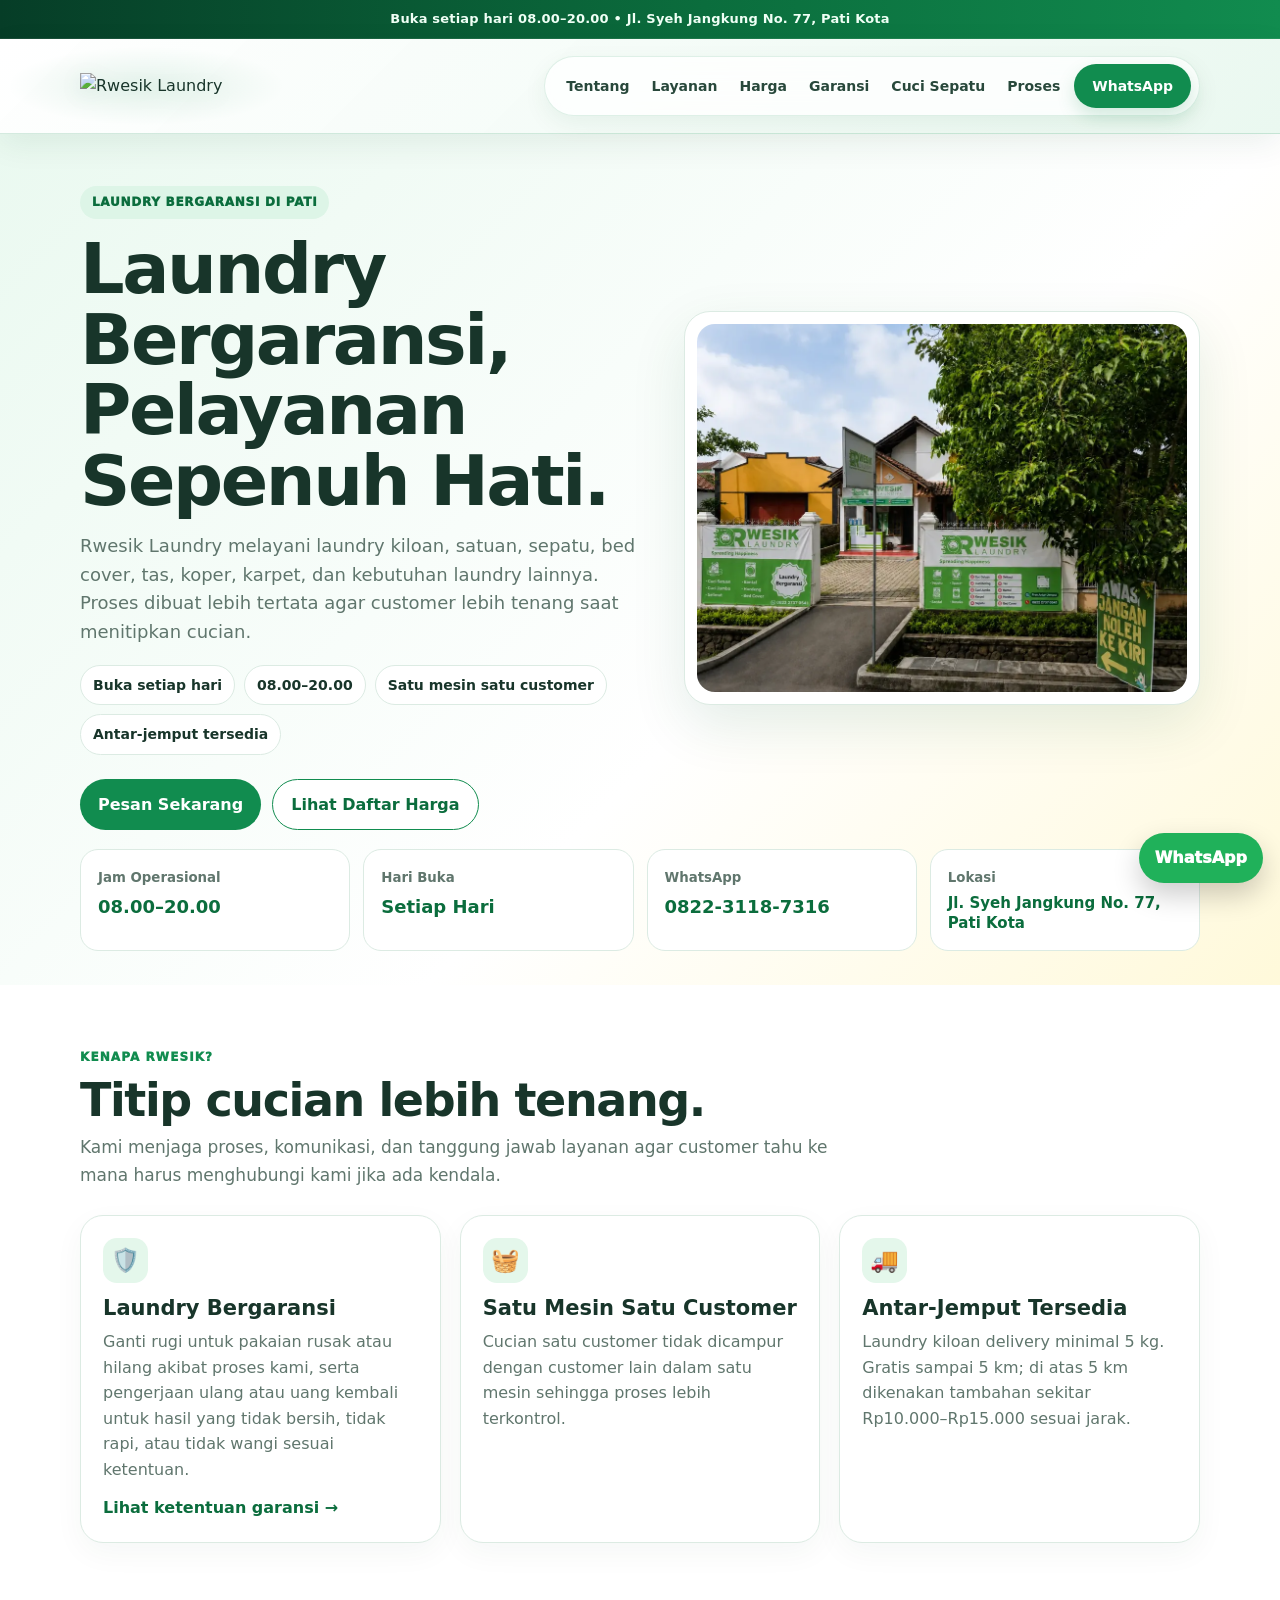
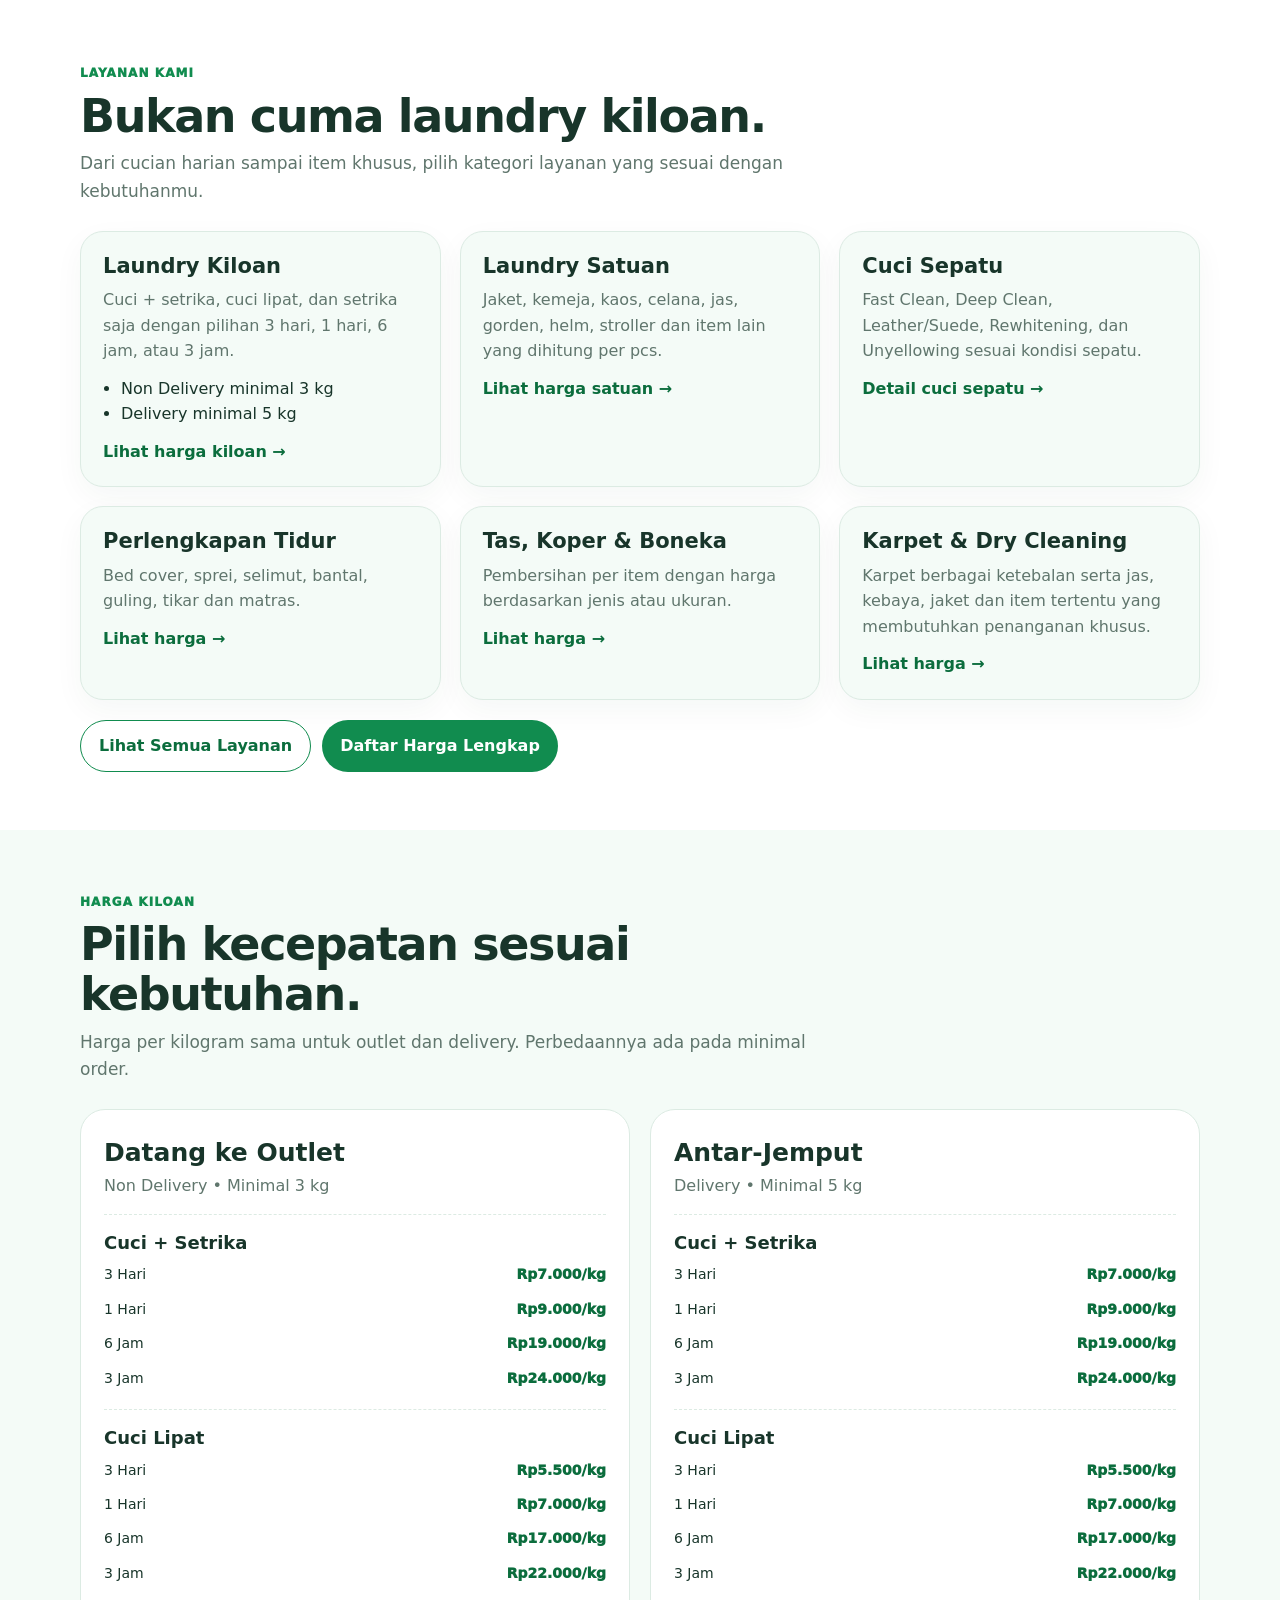
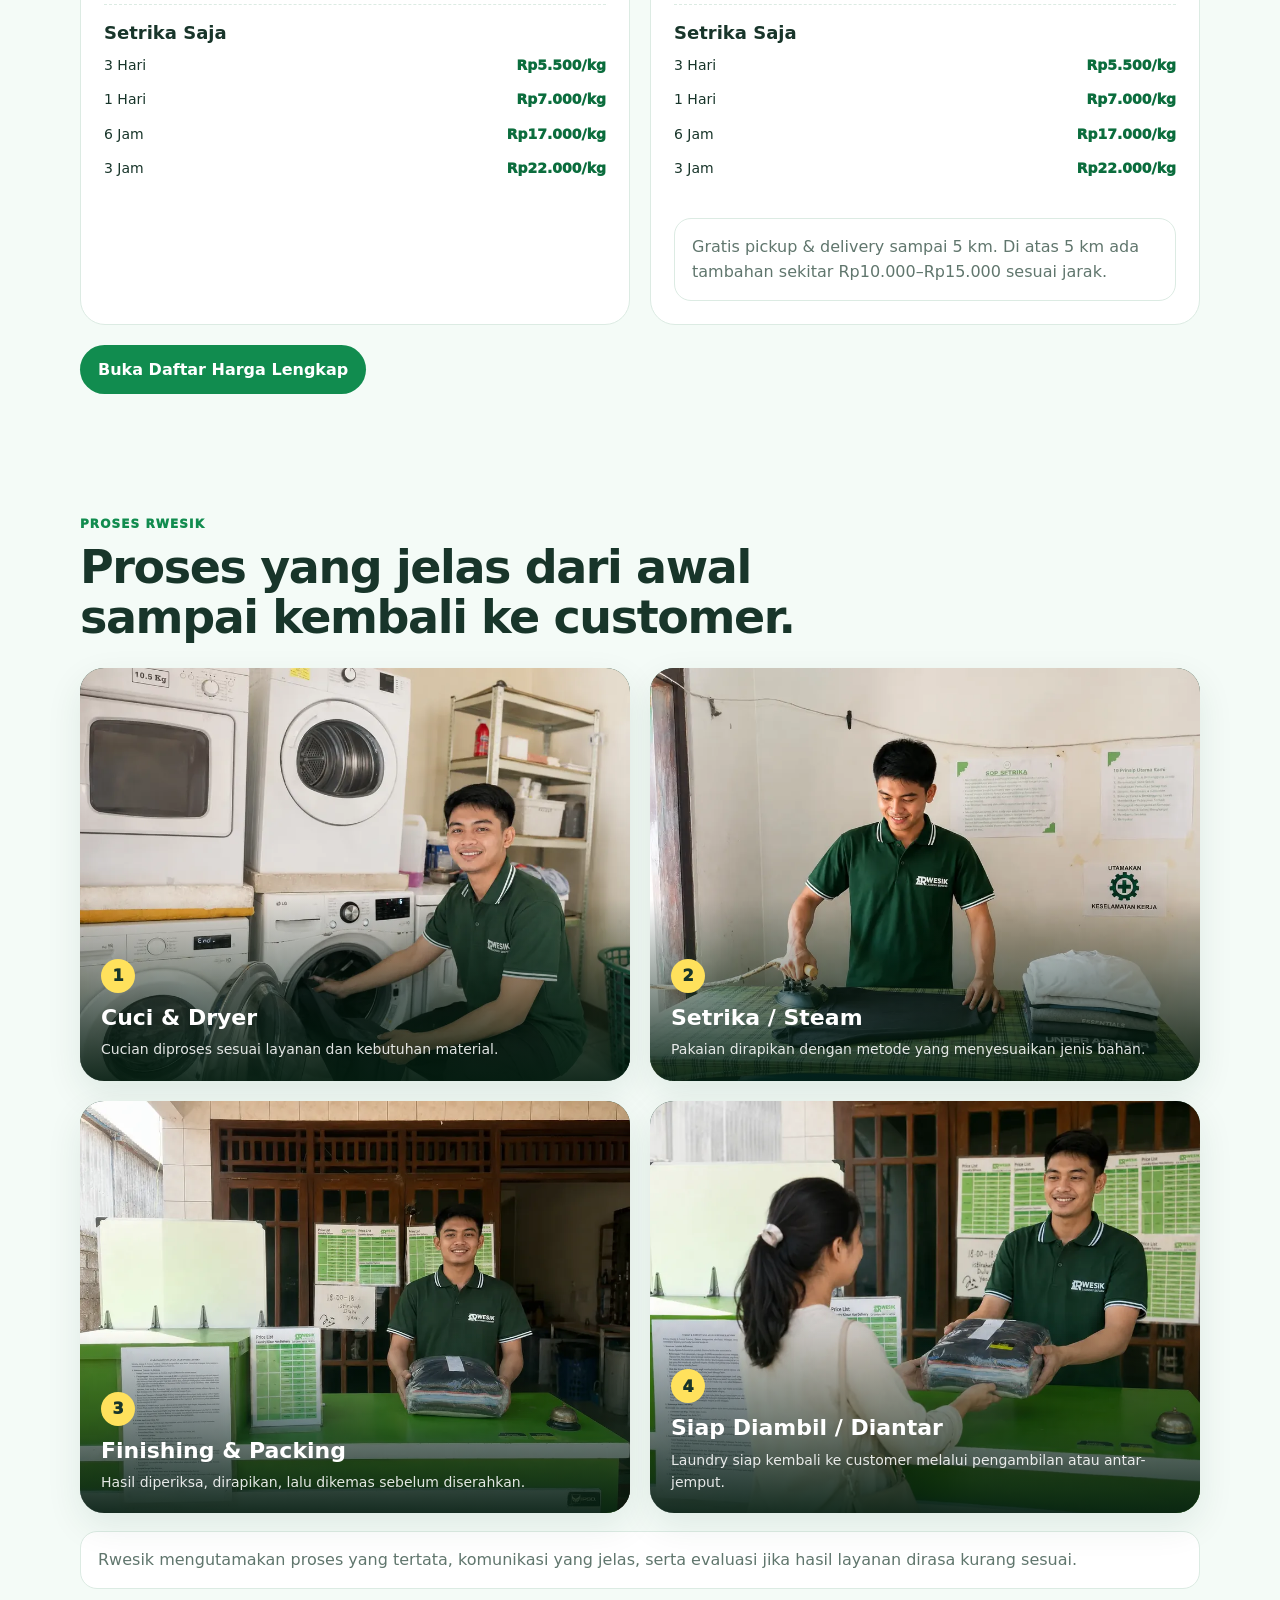
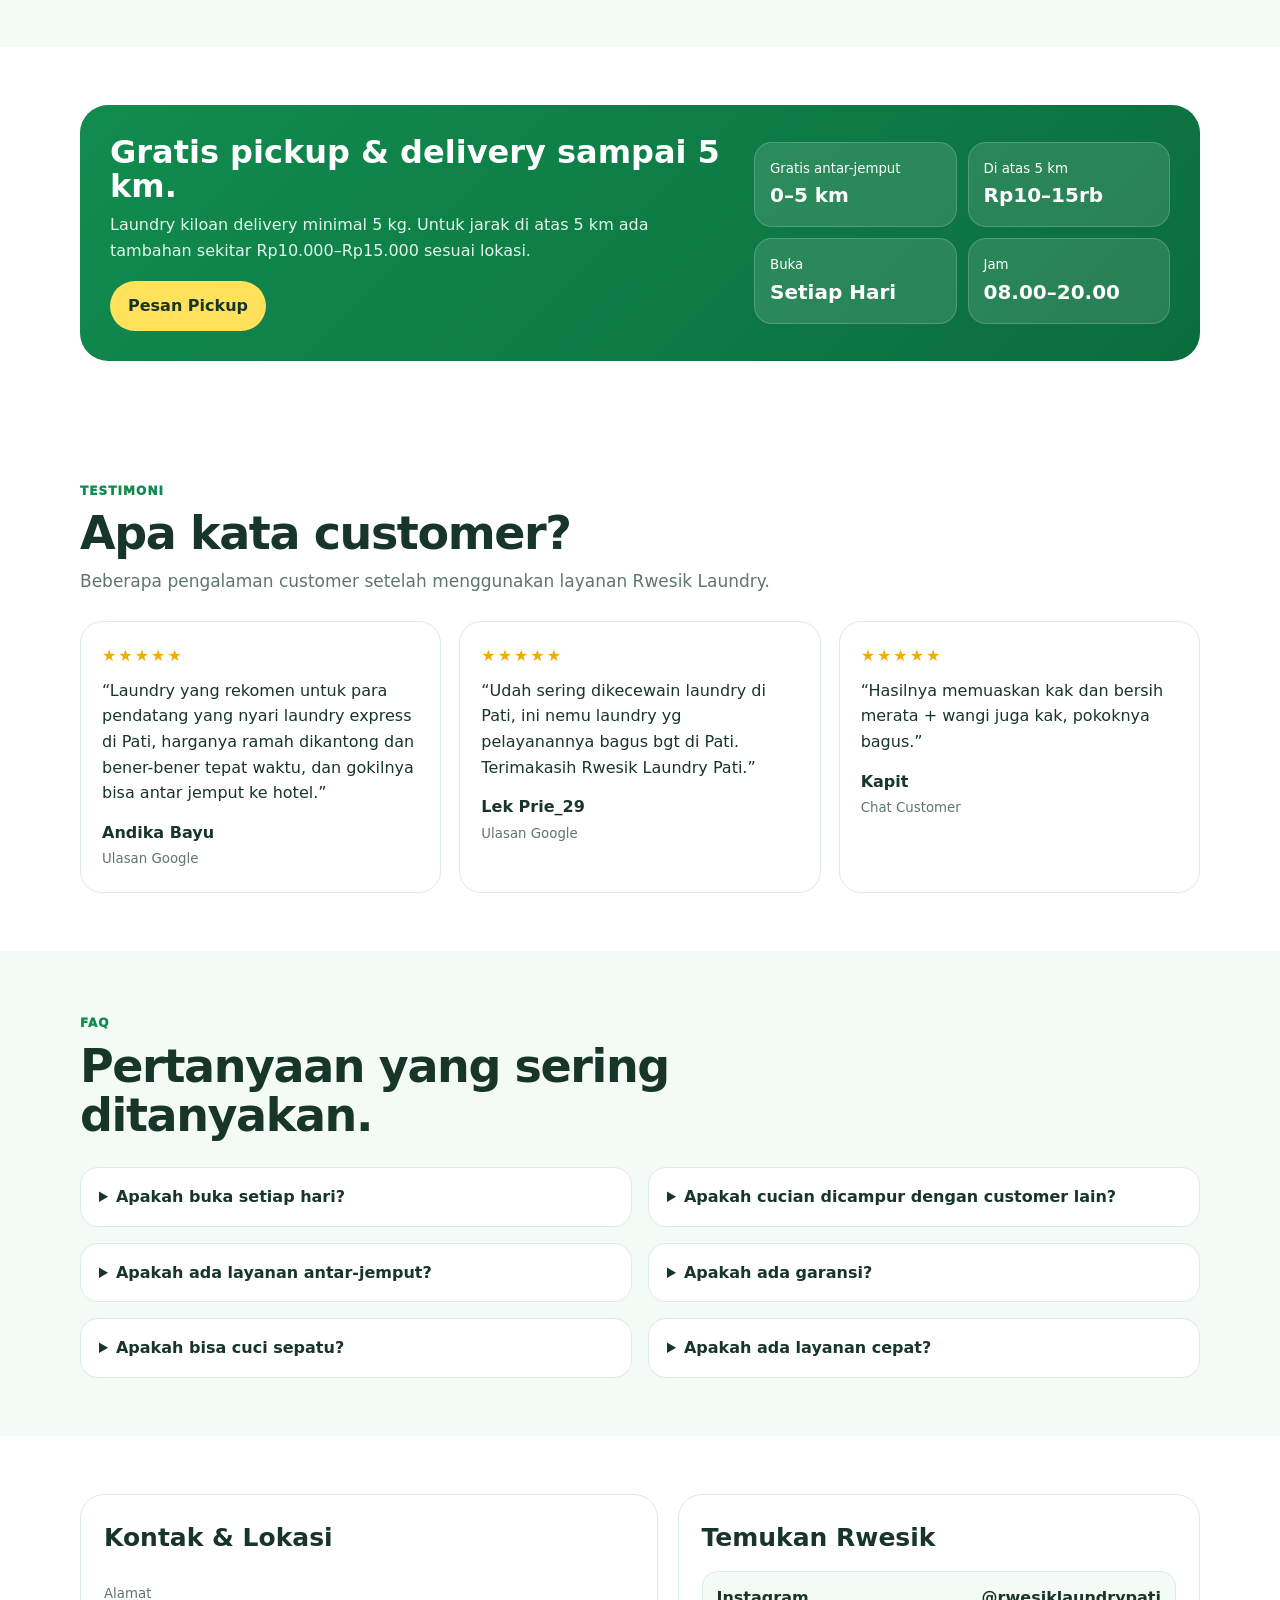
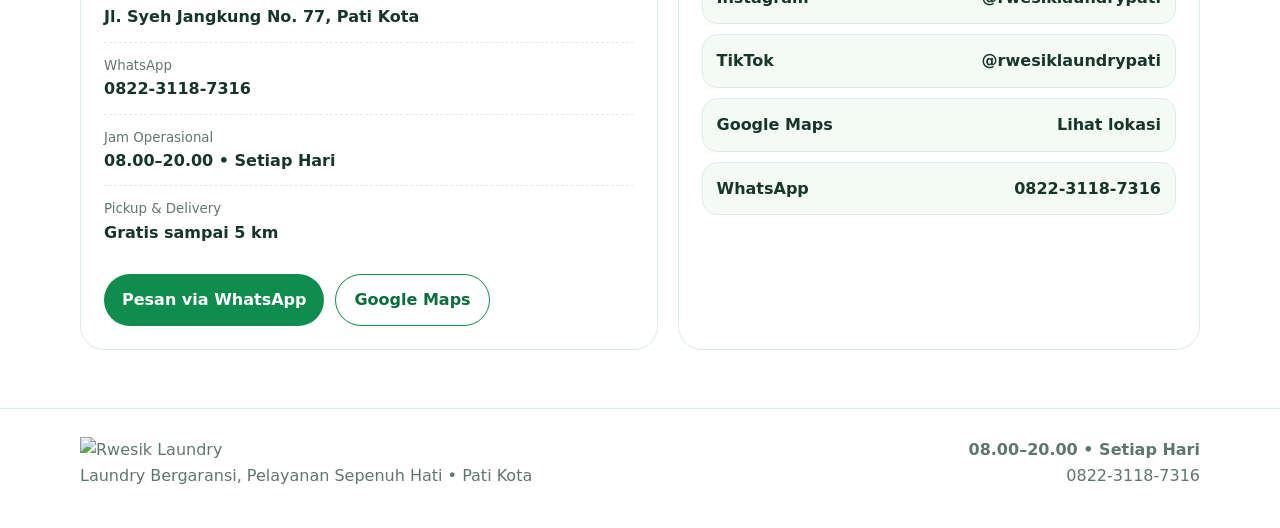
==== commit 46fe54b4: "Publish mobile navigation and homepage fixes [skip ci]" ====
--- a/index.html
+++ b/index.html
@@ -34,7 +34,7 @@
     <div class="outlet-card"><img src="assets/outlet-rwesik-hq.webp" alt="Tampilan outlet Rwesik Laundry Pati" fetchpriority="high"></div>
   </div>
   <div class="wrap quick">
-    <div><small>Jam Operasional</small><strong>08.00–20.00</strong></div><div><small>Hari Buka</small><strong>Setiap Hari</strong></div><div><small>WhatsApp</small><strong>0822-3118-7316</strong></div><div><small>Lokasi</small><strong>Pati Kota</strong></div>
+    <div><small>Jam Operasional</small><strong>08.00–20.00</strong></div><div><small>Hari Buka</small><strong>Setiap Hari</strong></div><div><small>WhatsApp</small><strong>0822-3118-7316</strong></div><div><small>Lokasi</small><strong style="font-size:15px;line-height:1.35;display:block">Jl. Syeh Jangkung No. 77, Pati Kota</strong></div>
   </div>
 </section>
 
@@ -86,7 +86,7 @@
 
 <section class="process-section" id="proses">
   <div class="wrap">
-    <div class="head"><span class="eyebrow">PROSES RWESIK</span><h2>Proses yang jelas dari awal sampai kembali ke customer.</h2><p>Foto berikut menggunakan visual resolusi tinggi agar proses Rwesik terlihat jelas di desktop maupun HP.</p></div>
+    <div class="head"><span class="eyebrow">PROSES RWESIK</span><h2>Proses yang jelas dari awal sampai kembali ke customer.</h2></div>
     <div class="process-grid">
       <article class="process-card"><img src="assets/process-washing-hq.webp" alt="Proses cuci dan dryer Rwesik Laundry" loading="lazy"><div class="overlay"><span class="num">1</span><h3>Cuci & Dryer</h3><p>Cucian diproses sesuai layanan dan kebutuhan material.</p></div></article>
       <article class="process-card"><img src="assets/process-ironing-hq.webp" alt="Proses setrika dan steam Rwesik Laundry" loading="lazy"><div class="overlay"><span class="num">2</span><h3>Setrika / Steam</h3><p>Pakaian dirapikan dengan metode yang menyesuaikan jenis bahan.</p></div></article>
--- a/home.css
+++ b/home.css
@@ -1 +1,40 @@
-:root{--g:#118c4f;--gd:#0b6d3d;--ink:#18352a;--muted:#60766d;--soft:#f4fbf7;--line:#dcebe3;--yellow:#ffe15c;--white:#fff}*{box-sizing:border-box}html{scroll-behavior:smooth}body{margin:0;font-family:Inter,ui-sans-serif,system-ui,-apple-system,"Segoe UI",Arial,sans-serif;color:var(--ink);background:#fff;line-height:1.6}a{text-decoration:none;color:inherit}img{max-width:100%;display:block}.wrap{max-width:1160px;margin:auto;padding:0 20px}.topbar{background:#083c28;color:#eafff1;text-align:center;padding:8px 15px;font-size:13px}.site-header{position:sticky;top:0;z-index:50;background:rgba(255,255,255,.95);backdrop-filter:blur(12px);border-bottom:1px solid var(--line)}.nav{min-height:76px;display:flex;align-items:center;justify-content:space-between;gap:18px}.brand img{width:205px;max-height:58px;object-fit:contain}.navlinks{display:flex;align-items:center;gap:18px;font-weight:800;font-size:14px}.btn{display:inline-flex;align-items:center;justify-content:center;border-radius:999px;padding:12px 18px;font-weight:900;transition:.2s}.btn:hover{transform:translateY(-1px)}.primary{background:var(--g);color:#fff}.outline{border:1.5px solid var(--g);color:var(--gd);background:#fff}.hero{padding:52px 0 34px;background:linear-gradient(135deg,#eaf9f0 0%,#fff 60%,#fff9da 100%)}.hero-grid{display:grid;grid-template-columns:1.05fr .95fr;gap:34px;align-items:center}.kicker{display:inline-block;background:#ddf5e7;color:var(--gd);padding:7px 12px;border-radius:999px;font-weight:950;font-size:12px;letter-spacing:.06em}.hero h1{font-size:clamp(42px,6.4vw,70px);line-height:1.01;letter-spacing:-2.4px;margin:15px 0}.hero p{font-size:18px;color:var(--muted);max-width:680px;margin:0 0 18px}.pills{display:flex;gap:9px;flex-wrap:wrap;margin:18px 0 24px}.pill{border:1px solid var(--line);background:#fff;border-radius:999px;padding:8px 12px;font-size:14px;font-weight:750}.actions{display:flex;gap:11px;flex-wrap:wrap}.outlet-card{background:#fff;border:1px solid var(--line);padding:12px;border-radius:26px;box-shadow:0 20px 55px rgba(10,90,50,.11)}.outlet-card img{width:100%;aspect-ratio:4/3;object-fit:cover;border-radius:18px}.quick{display:grid;grid-template-columns:repeat(4,1fr);gap:13px;margin-top:19px}.quick div{background:#fff;border:1px solid var(--line);border-radius:18px;padding:17px}.quick small{display:block;color:var(--muted);font-weight:750;margin-bottom:4px}.quick strong{font-size:18px;color:var(--gd)}section{padding:58px 0}.head{max-width:780px;margin-bottom:26px}.head .eyebrow{color:var(--g);font-size:12px;font-weight:950;letter-spacing:.09em}.head h2{font-size:clamp(30px,4.4vw,46px);line-height:1.08;letter-spacing:-1.4px;margin:7px 0 9px}.head p{margin:0;color:var(--muted);font-size:17px}.grid3{display:grid;grid-template-columns:repeat(3,1fr);gap:19px}.card{border:1px solid var(--line);border-radius:23px;padding:22px;background:#fff;box-shadow:0 10px 30px rgba(8,70,40,.045)}.card.soft{background:var(--soft)}.icon{width:45px;height:45px;border-radius:14px;background:#e4f7eb;display:grid;place-items:center;font-size:23px;margin-bottom:13px}.card h3{font-size:21px;line-height:1.2;margin:0 0 8px}.card p{color:var(--muted);margin:0}.card ul{padding-left:18px;margin:12px 0 0}.more{display:inline-block;color:var(--gd);font-weight:900;margin-top:12px}.kilo-section,.process-section,.faq-section{background:var(--soft)}.kilo-grid{display:grid;grid-template-columns:1fr 1fr;gap:20px}.pricebox{background:#fff;border:1px solid var(--line);border-radius:25px;padding:23px}.pricebox h3{font-size:25px;margin:0}.sub{color:var(--muted);margin-bottom:15px}.service{padding:14px 0;border-top:1px dashed var(--line)}.service:first-of-type{border-top:0}.service>b{font-size:18px}.row{display:grid;grid-template-columns:1fr auto;gap:14px;padding:6px 0;font-size:14px}.row span:last-child{font-weight:950;color:var(--gd)}.process-grid{display:grid;grid-template-columns:repeat(2,minmax(0,1fr));gap:20px}.process-card{position:relative;border-radius:24px;overflow:hidden;min-height:340px;background:#143c2d;box-shadow:0 13px 36px rgba(8,70,40,.09)}.process-card img{width:100%;height:100%;min-height:340px;object-fit:cover}.overlay{position:absolute;inset:auto 0 0;padding:60px 21px 20px;color:#fff;background:linear-gradient(transparent,rgba(3,28,15,.91))}.num{display:inline-grid;place-items:center;width:34px;height:34px;border-radius:50%;background:var(--yellow);color:#17342a;font-weight:950;margin-bottom:7px}.overlay h3{font-size:22px;margin:0 0 3px}.overlay p{font-size:14px;margin:0;color:rgba(255,255,255,.88)}.process-note{margin-top:18px;background:#fff;border:1px solid var(--line);border-radius:17px;padding:15px 17px;color:var(--muted)}.band{display:grid;grid-template-columns:1.2fr .8fr;gap:20px;align-items:center;background:linear-gradient(135deg,var(--g),var(--gd));color:#fff;border-radius:28px;padding:30px}.band h2{font-size:32px;line-height:1.08;margin:0 0 8px}.band p{margin:0;color:#e2f7e9}.band-grid{display:grid;grid-template-columns:1fr 1fr;gap:11px}.mini{background:rgba(255,255,255,.12);border:1px solid rgba(255,255,255,.18);padding:15px;border-radius:18px}.mini small{display:block}.mini strong{font-size:20px}.quotes{display:grid;grid-template-columns:repeat(3,1fr);gap:18px}.quote{border:1px solid var(--line);border-radius:22px;padding:21px;background:#fff}.stars{color:#f0ad00;letter-spacing:2px}.quote p{margin:9px 0 14px}.quote small{color:var(--muted)}.faq{display:grid;grid-template-columns:1fr 1fr;gap:16px}.faq details{background:#fff;border:1px solid var(--line);border-radius:18px;padding:16px 18px}.faq summary{font-weight:900;cursor:pointer}.faq p{color:var(--muted);margin-bottom:0}.contact{display:grid;grid-template-columns:1.05fr .95fr;gap:20px}.contact-card{border:1px solid var(--line);border-radius:24px;padding:23px}.contact-card h3{font-size:25px;margin:0 0 13px}.item{padding:12px 0;border-top:1px dashed var(--line)}.item:first-of-type{border-top:0}.item small{display:block;color:var(--muted)}.socials{display:grid;gap:10px}.social{display:flex;justify-content:space-between;gap:10px;background:var(--soft);border:1px solid var(--line);border-radius:15px;padding:13px 14px;font-weight:800}.footer{border-top:1px solid var(--line);padding:28px 0 40px;color:var(--muted)}.footer-in{display:flex;justify-content:space-between;align-items:center;gap:24px;flex-wrap:wrap}.footer img{width:190px}.floating{position:fixed;right:17px;bottom:17px;background:#20b15a;color:#fff;padding:12px 16px;border-radius:999px;font-weight:950;box-shadow:0 12px 28px rgba(0,0,0,.2);z-index:40}@media(max-width:950px){.hero-grid,.band,.contact{grid-template-columns:1fr}.quick,.grid3,.quotes{grid-template-columns:1fr 1fr}.band-grid{max-width:560px}}@media(max-width:700px){.navlinks a:not(.btn){display:none}.brand img{width:165px}.hero{padding-top:38px}.hero p{font-size:16px}.quick,.grid3,.kilo-grid,.process-grid,.quotes,.faq{grid-template-columns:1fr}.process-card,.process-card img{min-height:280px}.band-grid{grid-template-columns:1fr 1fr}.footer-in{align-items:flex-start;flex-direction:column}.footer-right{text-align:left!important}}+:root{--g:#118c4f;--gd:#0b6d3d;--ink:#18352a;--muted:#60766d;--soft:#f4fbf7;--line:#dcebe3;--yellow:#ffe15c;--white:#fff}*{box-sizing:border-box}html{scroll-behavior:smooth}body{margin:0;font-family:Inter,ui-sans-serif,system-ui,-apple-system,"Segoe UI",Arial,sans-serif;color:var(--ink);background:#fff;line-height:1.6}a{text-decoration:none;color:inherit}img{max-width:100%;display:block}.wrap{max-width:1160px;margin:auto;padding:0 20px}.topbar{background:#083c28;color:#eafff1;text-align:center;padding:8px 15px;font-size:13px}.site-header{position:sticky;top:0;z-index:50;background:rgba(255,255,255,.95);backdrop-filter:blur(12px);border-bottom:1px solid var(--line)}.nav{min-height:76px;display:flex;align-items:center;justify-content:space-between;gap:18px}.brand img{width:205px;max-height:58px;object-fit:contain}.navlinks{display:flex;align-items:center;gap:18px;font-weight:800;font-size:14px}.btn{display:inline-flex;align-items:center;justify-content:center;border-radius:999px;padding:12px 18px;font-weight:900;transition:.2s}.btn:hover{transform:translateY(-1px)}.primary{background:var(--g);color:#fff}.outline{border:1.5px solid var(--g);color:var(--gd);background:#fff}.hero{padding:52px 0 34px;background:linear-gradient(135deg,#eaf9f0 0%,#fff 60%,#fff9da 100%)}.hero-grid{display:grid;grid-template-columns:1.05fr .95fr;gap:34px;align-items:center}.kicker{display:inline-block;background:#ddf5e7;color:var(--gd);padding:7px 12px;border-radius:999px;font-weight:950;font-size:12px;letter-spacing:.06em}.hero h1{font-size:clamp(42px,6.4vw,70px);line-height:1.01;letter-spacing:-2.4px;margin:15px 0}.hero p{font-size:18px;color:var(--muted);max-width:680px;margin:0 0 18px}.pills{display:flex;gap:9px;flex-wrap:wrap;margin:18px 0 24px}.pill{border:1px solid var(--line);background:#fff;border-radius:999px;padding:8px 12px;font-size:14px;font-weight:750}.actions{display:flex;gap:11px;flex-wrap:wrap}.outlet-card{background:#fff;border:1px solid var(--line);padding:12px;border-radius:26px;box-shadow:0 20px 55px rgba(10,90,50,.11)}.outlet-card img{width:100%;aspect-ratio:4/3;object-fit:cover;border-radius:18px}.quick{display:grid;grid-template-columns:repeat(4,1fr);gap:13px;margin-top:19px}.quick div{background:#fff;border:1px solid var(--line);border-radius:18px;padding:17px}.quick small{display:block;color:var(--muted);font-weight:750;margin-bottom:4px}.quick strong{font-size:18px;color:var(--gd)}section{padding:58px 0}.head{max-width:780px;margin-bottom:26px}.head .eyebrow{color:var(--g);font-size:12px;font-weight:950;letter-spacing:.09em}.head h2{font-size:clamp(30px,4.4vw,46px);line-height:1.08;letter-spacing:-1.4px;margin:7px 0 9px}.head p{margin:0;color:var(--muted);font-size:17px}.grid3{display:grid;grid-template-columns:repeat(3,1fr);gap:19px}.card{border:1px solid var(--line);border-radius:23px;padding:22px;background:#fff;box-shadow:0 10px 30px rgba(8,70,40,.045)}.card.soft{background:var(--soft)}.icon{width:45px;height:45px;border-radius:14px;background:#e4f7eb;display:grid;place-items:center;font-size:23px;margin-bottom:13px}.card h3{font-size:21px;line-height:1.2;margin:0 0 8px}.card p{color:var(--muted);margin:0}.card ul{padding-left:18px;margin:12px 0 0}.more{display:inline-block;color:var(--gd);font-weight:900;margin-top:12px}.kilo-section,.process-section,.faq-section{background:var(--soft)}.kilo-grid{display:grid;grid-template-columns:1fr 1fr;gap:20px}.pricebox{background:#fff;border:1px solid var(--line);border-radius:25px;padding:23px}.pricebox h3{font-size:25px;margin:0}.sub{color:var(--muted);margin-bottom:15px}.service{padding:14px 0;border-top:1px dashed var(--line)}.service:first-of-type{border-top:0}.service>b{font-size:18px}.row{display:grid;grid-template-columns:1fr auto;gap:14px;padding:6px 0;font-size:14px}.row span:last-child{font-weight:950;color:var(--gd)}.process-grid{display:grid;grid-template-columns:repeat(2,minmax(0,1fr));gap:20px}.process-card{position:relative;border-radius:24px;overflow:hidden;min-height:340px;background:#143c2d;box-shadow:0 13px 36px rgba(8,70,40,.09)}.process-card img{width:100%;height:100%;min-height:340px;object-fit:cover}.overlay{position:absolute;inset:auto 0 0;padding:60px 21px 20px;color:#fff;background:linear-gradient(transparent,rgba(3,28,15,.91))}.num{display:inline-grid;place-items:center;width:34px;height:34px;border-radius:50%;background:var(--yellow);color:#17342a;font-weight:950;margin-bottom:7px}.overlay h3{font-size:22px;margin:0 0 3px}.overlay p{font-size:14px;margin:0;color:rgba(255,255,255,.88)}.process-note{margin-top:18px;background:#fff;border:1px solid var(--line);border-radius:17px;padding:15px 17px;color:var(--muted)}.process-section .head p{display:none}.band{display:grid;grid-template-columns:1.2fr .8fr;gap:20px;align-items:center;background:linear-gradient(135deg,var(--g),var(--gd));color:#fff;border-radius:28px;padding:30px}.band h2{font-size:32px;line-height:1.08;margin:0 0 8px}.band p{margin:0;color:#e2f7e9}.band-grid{display:grid;grid-template-columns:1fr 1fr;gap:11px}.mini{background:rgba(255,255,255,.12);border:1px solid rgba(255,255,255,.18);padding:15px;border-radius:18px}.mini small{display:block}.mini strong{font-size:20px}.quotes{display:grid;grid-template-columns:repeat(3,1fr);gap:18px}.quote{border:1px solid var(--line);border-radius:22px;padding:21px;background:#fff}.stars{color:#f0ad00;letter-spacing:2px}.quote p{margin:9px 0 14px}.quote small{color:var(--muted)}.faq{display:grid;grid-template-columns:1fr 1fr;gap:16px}.faq details{background:#fff;border:1px solid var(--line);border-radius:18px;padding:16px 18px}.faq summary{font-weight:900;cursor:pointer}.faq p{color:var(--muted);margin-bottom:0}.contact{display:grid;grid-template-columns:1.05fr .95fr;gap:20px}.contact-card{border:1px solid var(--line);border-radius:24px;padding:23px}.contact-card h3{font-size:25px;margin:0 0 13px}.item{padding:12px 0;border-top:1px dashed var(--line)}.item:first-of-type{border-top:0}.item small{display:block;color:var(--muted)}.socials{display:grid;gap:10px}.social{display:flex;justify-content:space-between;gap:10px;background:var(--soft);border:1px solid var(--line);border-radius:15px;padding:13px 14px;font-weight:800}.footer{border-top:1px solid var(--line);padding:28px 0 40px;color:var(--muted)}.footer-in{display:flex;justify-content:space-between;align-items:center;gap:24px;flex-wrap:wrap}.footer img{width:190px}.floating{position:fixed;right:17px;bottom:17px;background:#20b15a;color:#fff;padding:12px 16px;border-radius:999px;font-weight:950;box-shadow:0 12px 28px rgba(0,0,0,.2);z-index:40}@media(max-width:950px){.hero-grid,.band,.contact{grid-template-columns:1fr}.quick,.grid3,.quotes{grid-template-columns:1fr 1fr}.band-grid{max-width:560px}}@media(max-width:700px){.navlinks a:not(.btn){display:none}.brand img{width:165px}.hero{padding-top:38px}.hero p{font-size:16px}.quick,.grid3,.kilo-grid,.process-grid,.quotes,.faq{grid-template-columns:1fr}.process-card,.process-card img{min-height:280px}.band-grid{grid-template-columns:1fr 1fr}.footer-in{align-items:flex-start;flex-direction:column}.footer-right{text-align:left!important}}
+
+/* Header polish — memberi bobot visual pada area paling atas tanpa mengubah section lain */
+.topbar{background:linear-gradient(90deg,#063d27 0%,#0b6d3d 55%,#118c4f 100%);color:#effff5;padding:9px 15px;font-weight:750;letter-spacing:.015em;box-shadow:inset 0 -1px rgba(255,255,255,.08)}
+.site-header{background:linear-gradient(135deg,rgba(255,255,255,.985) 0%,#f5fcf8 48%,#eaf8f0 100%);border-bottom:1px solid rgba(17,140,79,.18);box-shadow:0 10px 30px rgba(8,70,40,.075)}
+.nav{min-height:94px;position:relative}
+.nav:before{content:"";position:absolute;left:-54px;top:7px;width:280px;height:80px;background:radial-gradient(ellipse at center,rgba(17,140,79,.105),rgba(17,140,79,0) 70%);pointer-events:none}
+.brand{position:relative;z-index:1;display:flex;align-items:center;padding:7px 0}
+.brand img{width:228px;max-height:68px;filter:drop-shadow(0 5px 10px rgba(10,90,50,.08))}
+.navlinks{position:relative;z-index:1;gap:6px;padding:7px 8px 7px 13px;border:1px solid rgba(17,140,79,.13);border-radius:999px;background:rgba(255,255,255,.78);box-shadow:0 8px 24px rgba(9,85,48,.065);backdrop-filter:blur(12px)}
+.navlinks>a:not(.btn){padding:8px 8px;border-radius:999px;color:#28483b;transition:background .18s,color .18s}
+.navlinks>a:not(.btn):hover{background:#e7f7ed;color:var(--gd)}
+.navlinks .btn{padding:11px 18px;box-shadow:0 8px 18px rgba(17,140,79,.18)}
+@media(max-width:950px){.brand img{width:205px}.navlinks{padding-left:8px}.navlinks>a:not(.btn){padding:8px 5px}}
+@media(max-width:700px){.topbar{font-size:12px;padding:7px 10px}.nav{min-height:78px}.nav:before{width:210px;height:70px}.brand img{width:178px;max-height:56px}.navlinks{border:0;background:transparent;box-shadow:none;padding:0}.navlinks .btn{padding:10px 15px}}
+
+
+/* Mobile navigation — semua menu tetap tersedia di HP */
+@media(max-width:700px){
+  .nav{min-height:auto;flex-wrap:wrap;padding:9px 0 8px;gap:7px}
+  .brand{width:100%;justify-content:center;padding:3px 0}
+  .brand img{width:178px;max-height:56px}
+  .navlinks{
+    order:2;width:100%;display:flex!important;align-items:center!important;
+    overflow-x:auto;overflow-y:hidden;gap:5px!important;
+    padding:6px!important;border:1px solid rgba(17,140,79,.14)!important;
+    border-radius:16px!important;background:rgba(255,255,255,.92)!important;
+    box-shadow:0 6px 18px rgba(8,70,40,.06)!important;
+    -webkit-overflow-scrolling:touch;scrollbar-width:none;
+  }
+  .navlinks::-webkit-scrollbar{display:none}
+  .navlinks a:not(.btn){
+    display:inline-flex!important;flex:0 0 auto;white-space:nowrap;
+    padding:8px 10px!important;font-size:12px!important;border-radius:999px;
+  }
+  .navlinks .btn{
+    display:inline-flex!important;flex:0 0 auto;white-space:nowrap;
+    padding:9px 12px!important;font-size:12px!important;
+  }
+}
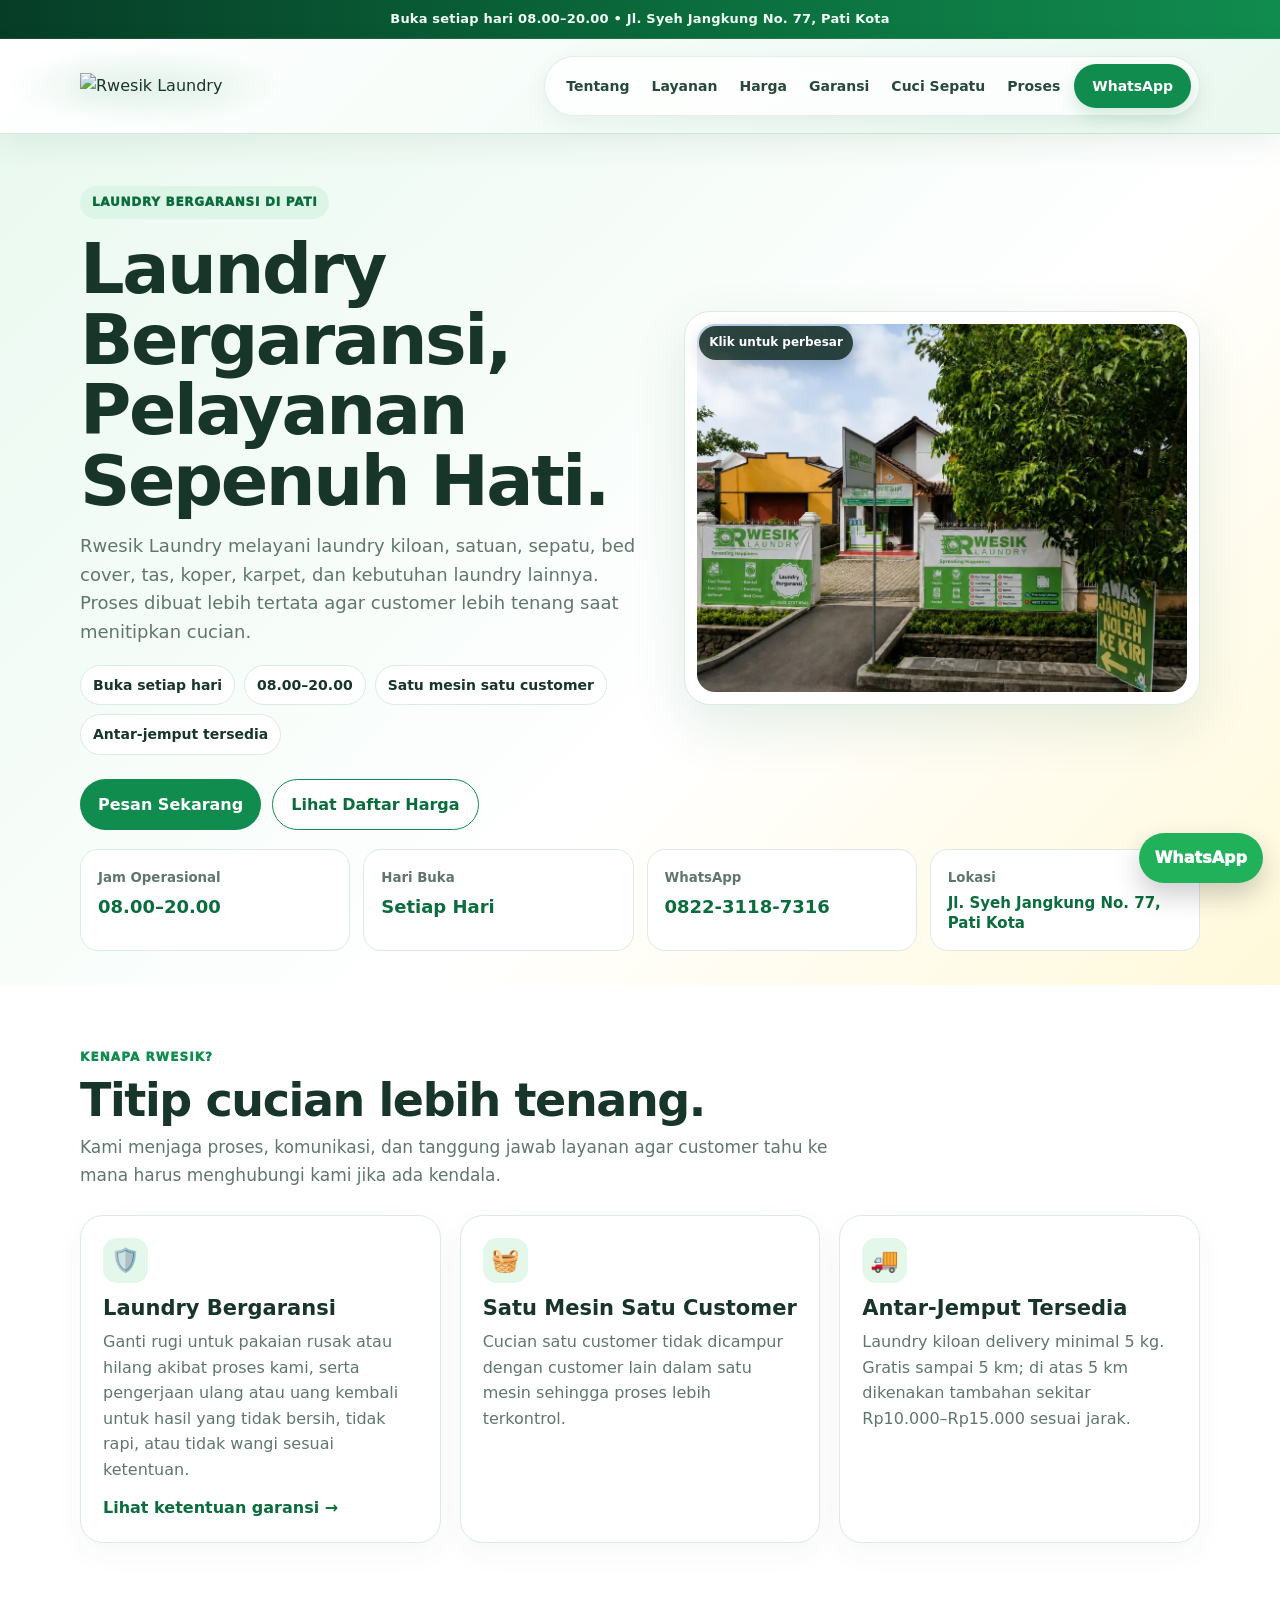
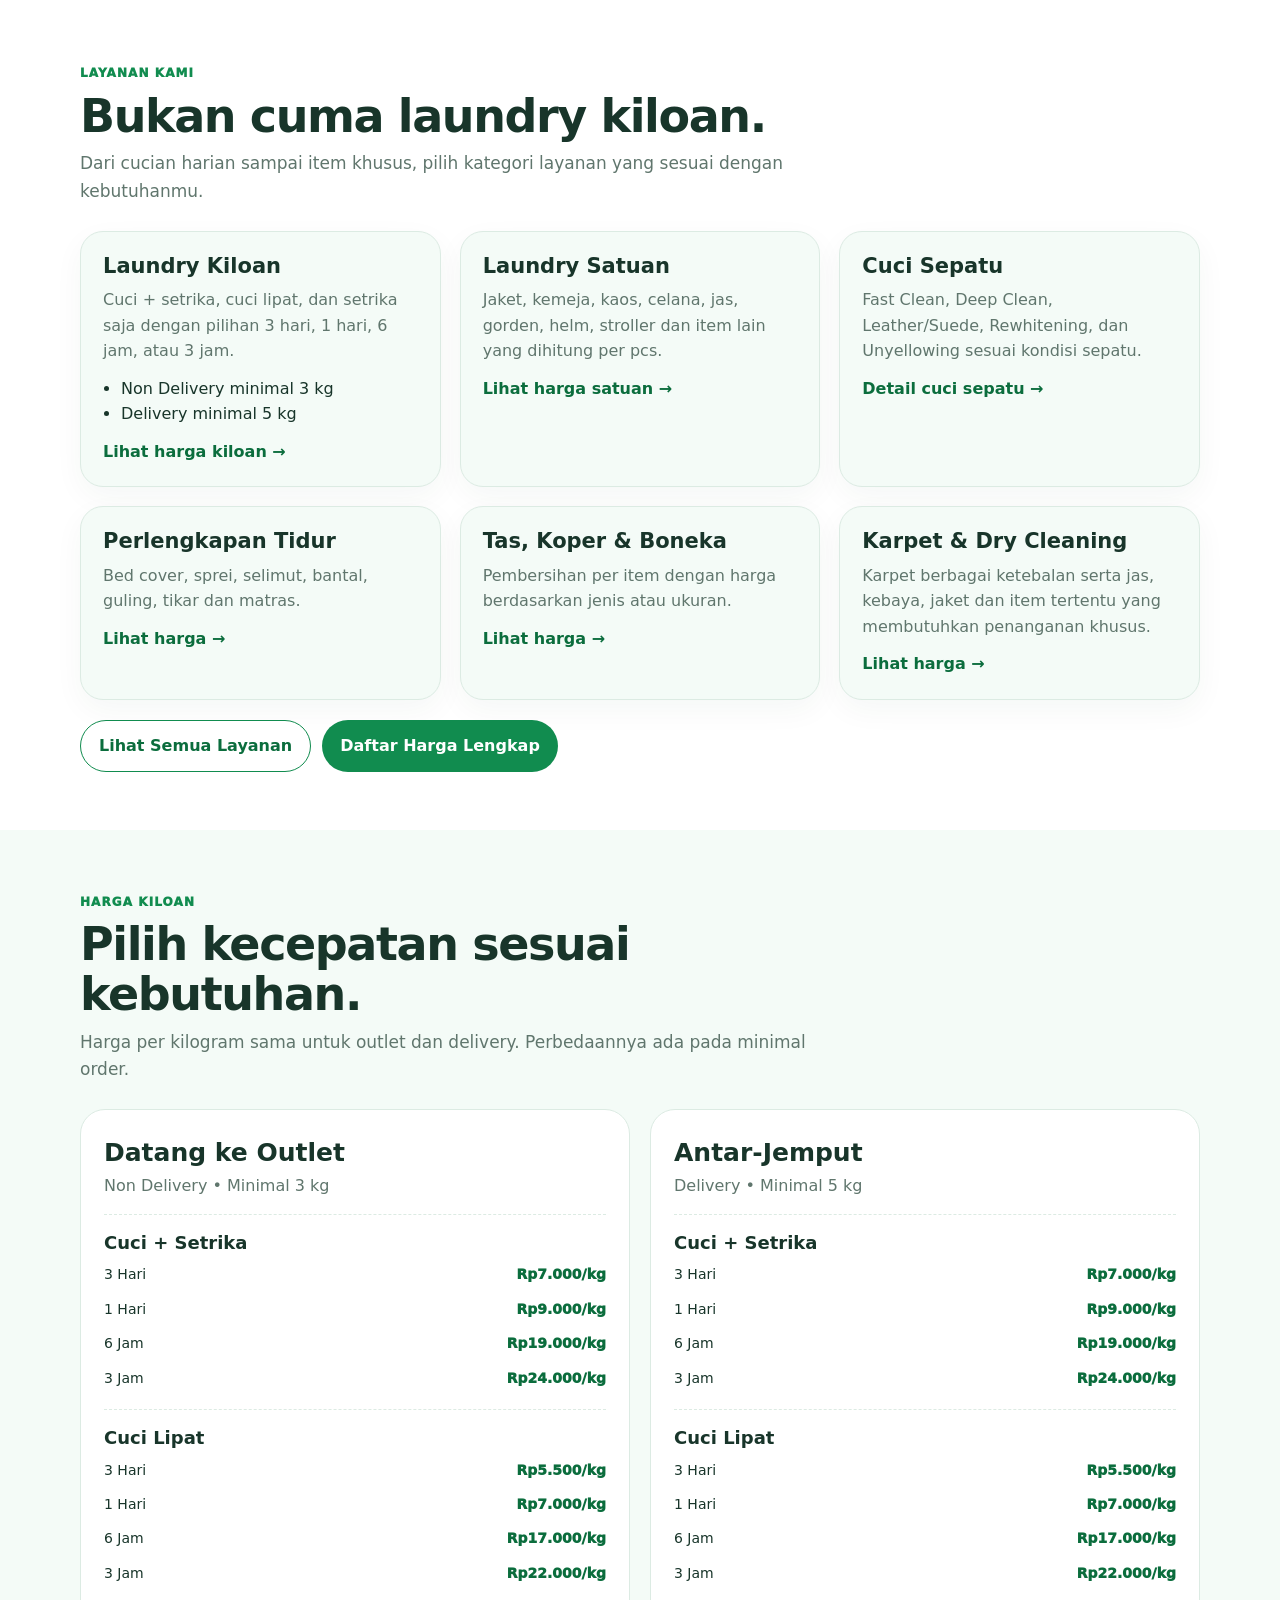
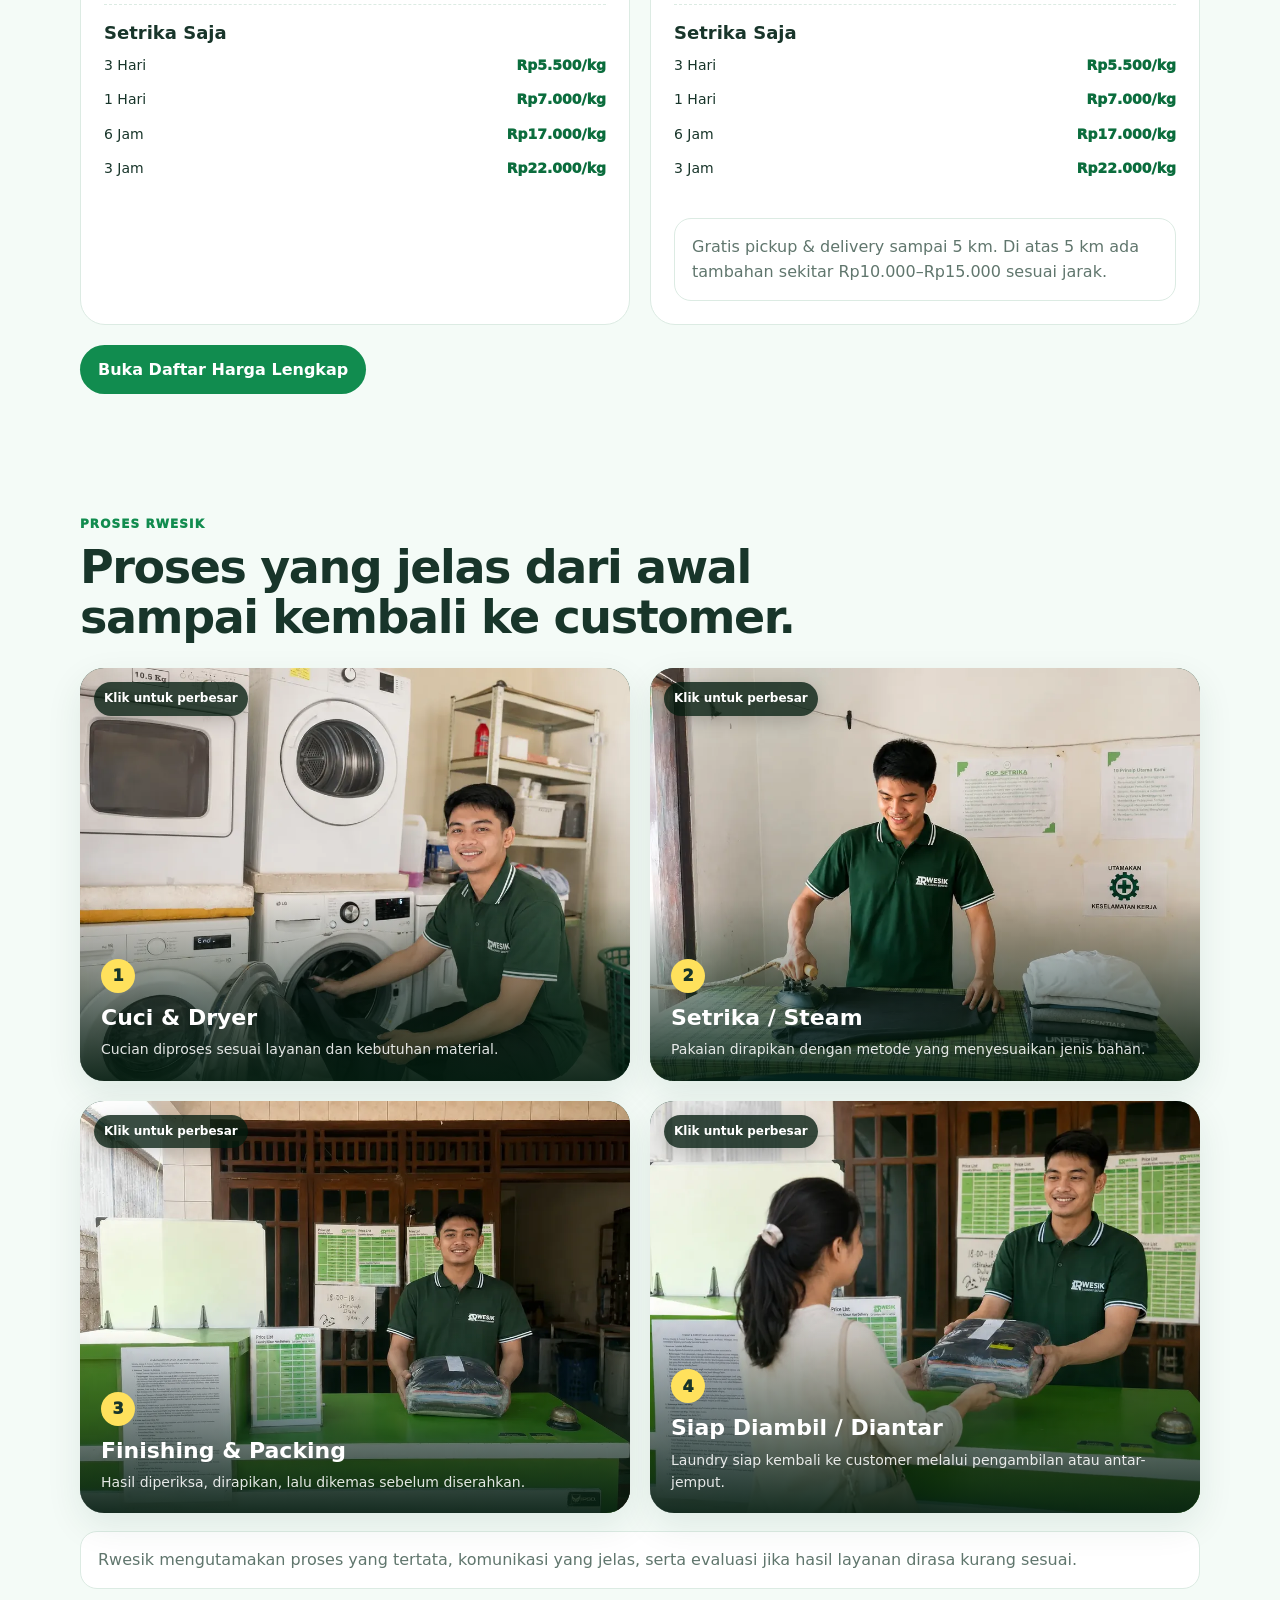
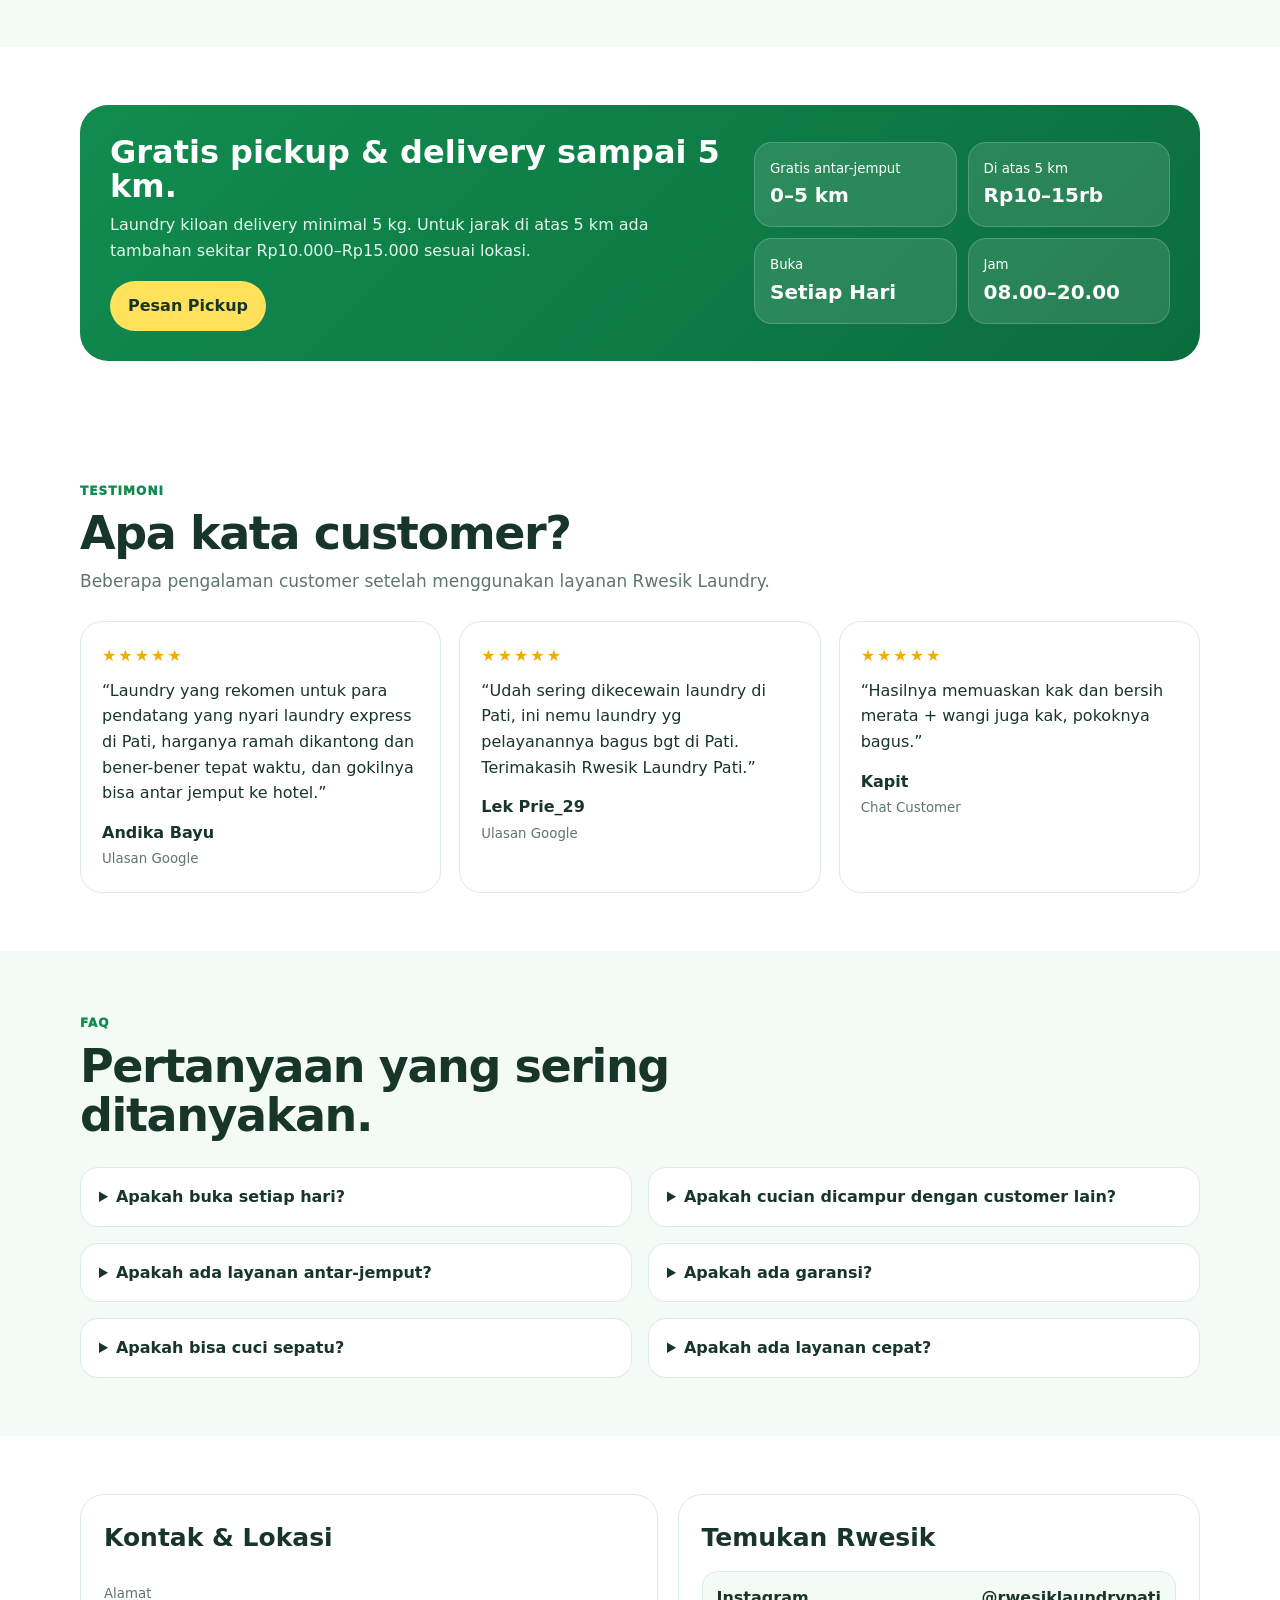
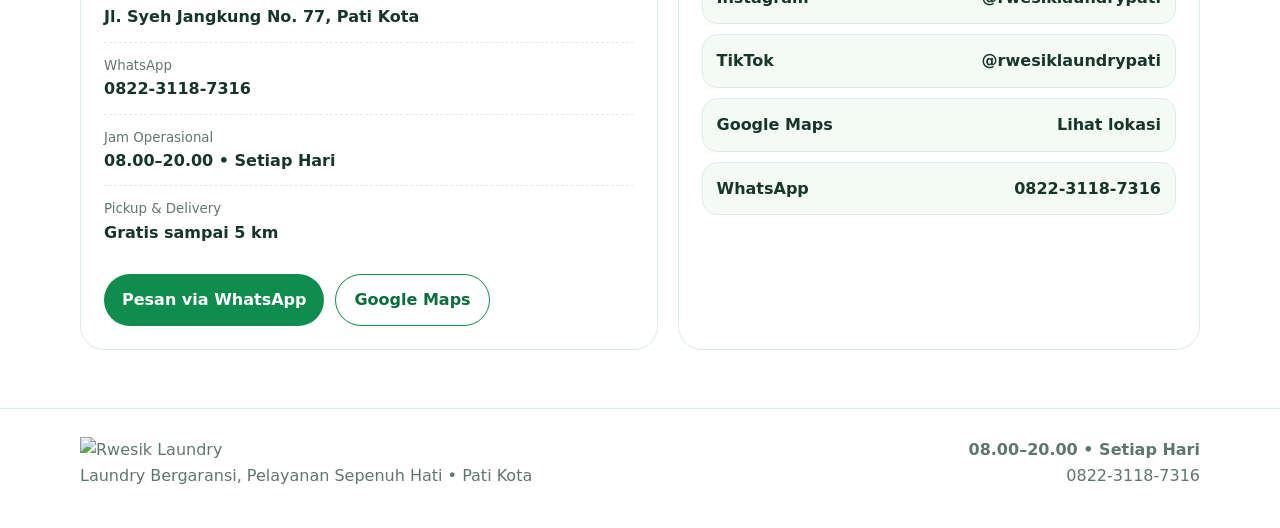
==== commit 93032ed5: "Publish SEO-ready website [skip ci]" ====
--- a/index.html
+++ b/index.html
@@ -3,23 +3,41 @@
 <head>
 <meta charset="utf-8">
 <meta name="viewport" content="width=device-width,initial-scale=1">
-<title>Rwesik Laundry Pati | Laundry Bergaransi, Pelayanan Sepenuh Hati</title>
-<meta name="description" content="Rwesik Laundry Pati melayani laundry kiloan, satuan, sepatu, bed cover, tas, koper, karpet, dan antar-jemput. Buka setiap hari pukul 08.00–20.00.">
+<title>Rwesik Laundry Pati | Laundry Bergaransi & Antar Jemput</title>
 <meta name="theme-color" content="#118c4f">
 <link rel="icon" type="image/png" sizes="32x32" href="assets/favicon-32.png">
 <link rel="icon" type="image/png" sizes="128x128" href="assets/favicon.png">
 <link rel="stylesheet" href="home.css">
+<link rel="stylesheet" href="mobile-menu.css?v=20260812-seo1">
+
+<meta name="description" content="Rwesik Laundry Pati melayani laundry kiloan, satuan, sepatu, bed cover, tas, koper, karpet dan antar-jemput. Satu mesin satu customer. Buka setiap hari 08.00–20.00.">
+<meta name="robots" content="index,follow,max-image-preview:large">
+<link rel="canonical" href="https://rwesiklaundry-lgtm.github.io/rwesik-laundry-website/">
+<meta property="og:type" content="website">
+<meta property="og:site_name" content="Rwesik Laundry">
+<meta property="og:locale" content="id_ID">
+<meta property="og:title" content="Rwesik Laundry Pati | Laundry Bergaransi & Antar Jemput">
+<meta property="og:description" content="Rwesik Laundry Pati melayani laundry kiloan, satuan, sepatu, bed cover, tas, koper, karpet dan antar-jemput. Satu mesin satu customer. Buka setiap hari 08.00–20.00.">
+<meta property="og:url" content="https://rwesiklaundry-lgtm.github.io/rwesik-laundry-website/">
+<meta property="og:image" content="https://rwesiklaundry-lgtm.github.io/rwesik-laundry-website/assets/outlet-rwesik-hq.webp">
+<meta name="twitter:card" content="summary_large_image">
+<meta name="twitter:title" content="Rwesik Laundry Pati | Laundry Bergaransi & Antar Jemput">
+<meta name="twitter:description" content="Rwesik Laundry Pati melayani laundry kiloan, satuan, sepatu, bed cover, tas, koper, karpet dan antar-jemput. Satu mesin satu customer. Buka setiap hari 08.00–20.00.">
+<meta name="twitter:image" content="https://rwesiklaundry-lgtm.github.io/rwesik-laundry-website/assets/outlet-rwesik-hq.webp">
+<script type="application/ld+json" id="rwesik-localbusiness">{"@context":"https://schema.org","@type":"DryCleaningOrLaundry","name":"Rwesik Laundry","url":"https://rwesiklaundry-lgtm.github.io/rwesik-laundry-website/","image":"https://rwesiklaundry-lgtm.github.io/rwesik-laundry-website/assets/outlet-rwesik-hq.webp","telephone":"+6282231187316","description":"Laundry bergaransi di Pati yang melayani laundry kiloan, satuan, sepatu, perlengkapan rumah tangga, dan antar-jemput.","address":{"@type":"PostalAddress","streetAddress":"Jl. Syeh Jangkung No. 77","addressLocality":"Pati","addressRegion":"Jawa Tengah","addressCountry":"ID"},"openingHoursSpecification":[{"@type":"OpeningHoursSpecification","dayOfWeek":["Monday","Tuesday","Wednesday","Thursday","Friday","Saturday","Sunday"],"opens":"08:00","closes":"20:00"}],"sameAs":["https://www.instagram.com/rwesiklaundrypati/","https://www.tiktok.com/@rwesiklaundrypati"]}</script>
 </head>
 <body>
 <div class="topbar">Buka setiap hari 08.00–20.00 • Jl. Syeh Jangkung No. 77, Pati Kota</div>
 <header class="site-header">
   <div class="wrap nav">
     <a class="brand" href="index.html" aria-label="Rwesik Laundry"><img src="assets/rwesik-logo-fixed.svg" alt="Rwesik Laundry"></a>
-    <nav class="navlinks" aria-label="Navigasi utama">
+    <button class="menu-toggle" type="button" aria-label="Buka menu" aria-expanded="false" aria-controls="mobile-menu"><span></span><span></span><span></span></button>
+    <nav id="mobile-menu" class="navlinks" aria-label="Navigasi utama">
       <a href="#tentang">Tentang</a><a href="layanan.html">Layanan</a><a href="harga.html">Harga</a><a href="garansi.html">Garansi</a><a href="sepatu.html">Cuci Sepatu</a><a href="#proses">Proses</a><a class="btn primary" target="_blank" href="https://wa.me/6282231187316">WhatsApp</a>
     </nav>
   </div>
 </header>
+<div class="menu-backdrop" aria-hidden="true"></div>
 
 <main>
 <section class="hero">
@@ -118,5 +136,6 @@
 
 <footer class="footer"><div class="wrap footer-in"><div><img src="assets/rwesik-logo-fixed.svg" alt="Rwesik Laundry"><div>Laundry Bergaransi, Pelayanan Sepenuh Hati • Pati Kota</div></div><div class="footer-right" style="text-align:right"><strong>08.00–20.00 • Setiap Hari</strong><br><a href="https://wa.me/6282231187316">0822-3118-7316</a></div></div></footer>
 <a class="floating" target="_blank" href="https://wa.me/6282231187316">WhatsApp</a>
+<script src="mobile-menu.js?v=20260812-seo1"></script>
 </body>
 </html>
--- a/mobile-menu.css
+++ b/mobile-menu.css
@@ -0,0 +1,67 @@
+/* Mobile hamburger navigation for Rwesik Laundry */
+.menu-toggle,.menu-backdrop{display:none}
+
+@media(max-width:700px){
+  body.menu-open{overflow:hidden}
+
+  .site-header,.nav{z-index:100!important;backdrop-filter:none}
+  .nav{min-height:78px!important;flex-wrap:nowrap!important;padding:8px 0!important;gap:10px!important}
+  .navin{min-height:78px!important;display:flex!important;align-items:center!important;justify-content:space-between!important;gap:10px!important}
+
+  .brand{width:auto!important;justify-content:flex-start!important;padding:2px 0!important}
+  .brand img,.brand .logo{width:178px!important;max-height:56px!important}
+
+  .menu-toggle{
+    margin-left:auto;display:inline-flex;width:44px;height:44px;flex:0 0 44px;
+    border:1px solid rgba(17,140,79,.18);border-radius:13px;background:#fff;
+    align-items:center;justify-content:center;flex-direction:column;gap:5px;
+    box-shadow:0 6px 18px rgba(8,70,40,.08);cursor:pointer;position:relative;z-index:130;
+    pointer-events:auto!important;touch-action:manipulation;
+  }
+  .menu-toggle span{width:21px;height:2px;border-radius:999px;background:var(--gd);transition:transform .22s,opacity .18s}
+  body.menu-open .menu-toggle span:nth-child(1){transform:translateY(7px) rotate(45deg)}
+  body.menu-open .menu-toggle span:nth-child(2){opacity:0}
+  body.menu-open .menu-toggle span:nth-child(3){transform:translateY(-7px) rotate(-45deg)}
+
+  .navlinks{
+    position:fixed!important;top:0!important;right:0!important;bottom:0!important;
+    width:min(84vw,340px)!important;height:100dvh!important;
+    display:flex!important;flex-direction:column!important;align-items:stretch!important;
+    justify-content:flex-start!important;gap:5px!important;
+    padding:88px 20px 24px!important;margin:0!important;
+    overflow-y:auto!important;overflow-x:hidden!important;
+    border:0!important;border-left:1px solid rgba(17,140,79,.15)!important;
+    border-radius:24px 0 0 24px!important;background:#fff!important;
+    box-shadow:-18px 0 45px rgba(4,45,25,.18)!important;
+    transform:translateX(105%);transition:transform .25s ease;z-index:120!important;
+    pointer-events:auto!important;-webkit-overflow-scrolling:touch;isolation:isolate;
+  }
+  body.menu-open .navlinks{transform:translateX(0)}
+
+  .navlinks a,.navlinks a:not(.btn),.navlinks .wa,.navlinks .btn{
+    pointer-events:auto!important;touch-action:manipulation!important;position:relative!important;z-index:2!important;
+  }
+  .navlinks a:not(.btn){
+    display:flex!important;width:100%!important;flex:0 0 auto!important;
+    padding:13px 14px!important;font-size:15px!important;white-space:normal!important;
+    border-radius:13px!important;color:#24483a!important;
+  }
+  .navlinks a:not(.btn):hover,.navlinks a:not(.btn):active{background:#e9f8ef!important;color:var(--gd)!important}
+  .navlinks .btn{
+    display:flex!important;width:100%!important;flex:0 0 auto!important;
+    margin-top:10px;padding:13px 15px!important;font-size:15px!important;
+  }
+  .navlinks .wa{
+    display:flex!important;width:100%!important;justify-content:center!important;
+    margin-top:10px!important;padding:13px 15px!important;border-radius:13px!important;
+    background:var(--g)!important;color:#fff!important;font-size:15px!important;
+  }
+
+  /* Backdrop hanya menutup area DI LUAR panel. Jadi tidak mungkin memblokir tap menu. */
+  .menu-backdrop{
+    display:block;position:fixed;top:0;bottom:0;left:0;right:min(84vw,340px);
+    background:rgba(6,31,20,.42);opacity:0;visibility:hidden;
+    transition:opacity .22s,visibility .22s;z-index:80;pointer-events:none;
+  }
+  body.menu-open .menu-backdrop{opacity:1;visibility:visible;pointer-events:auto}
+}
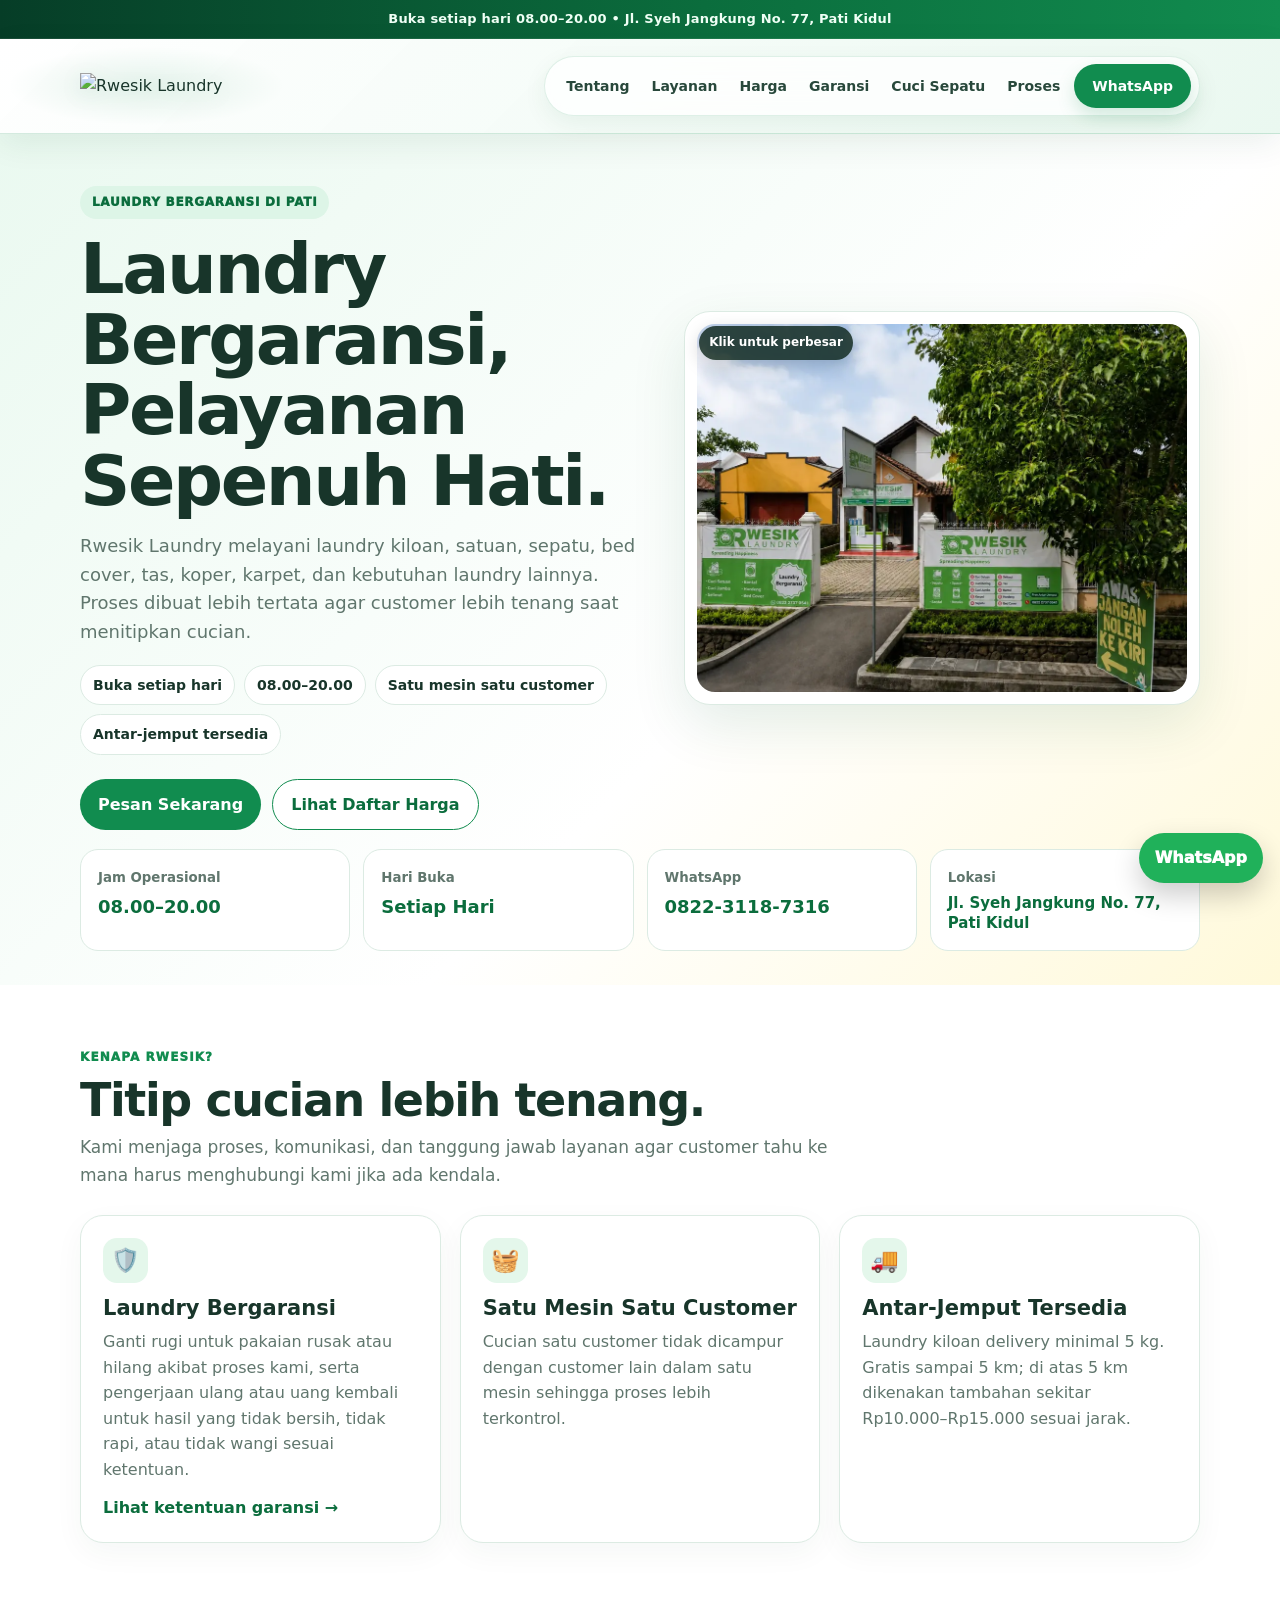
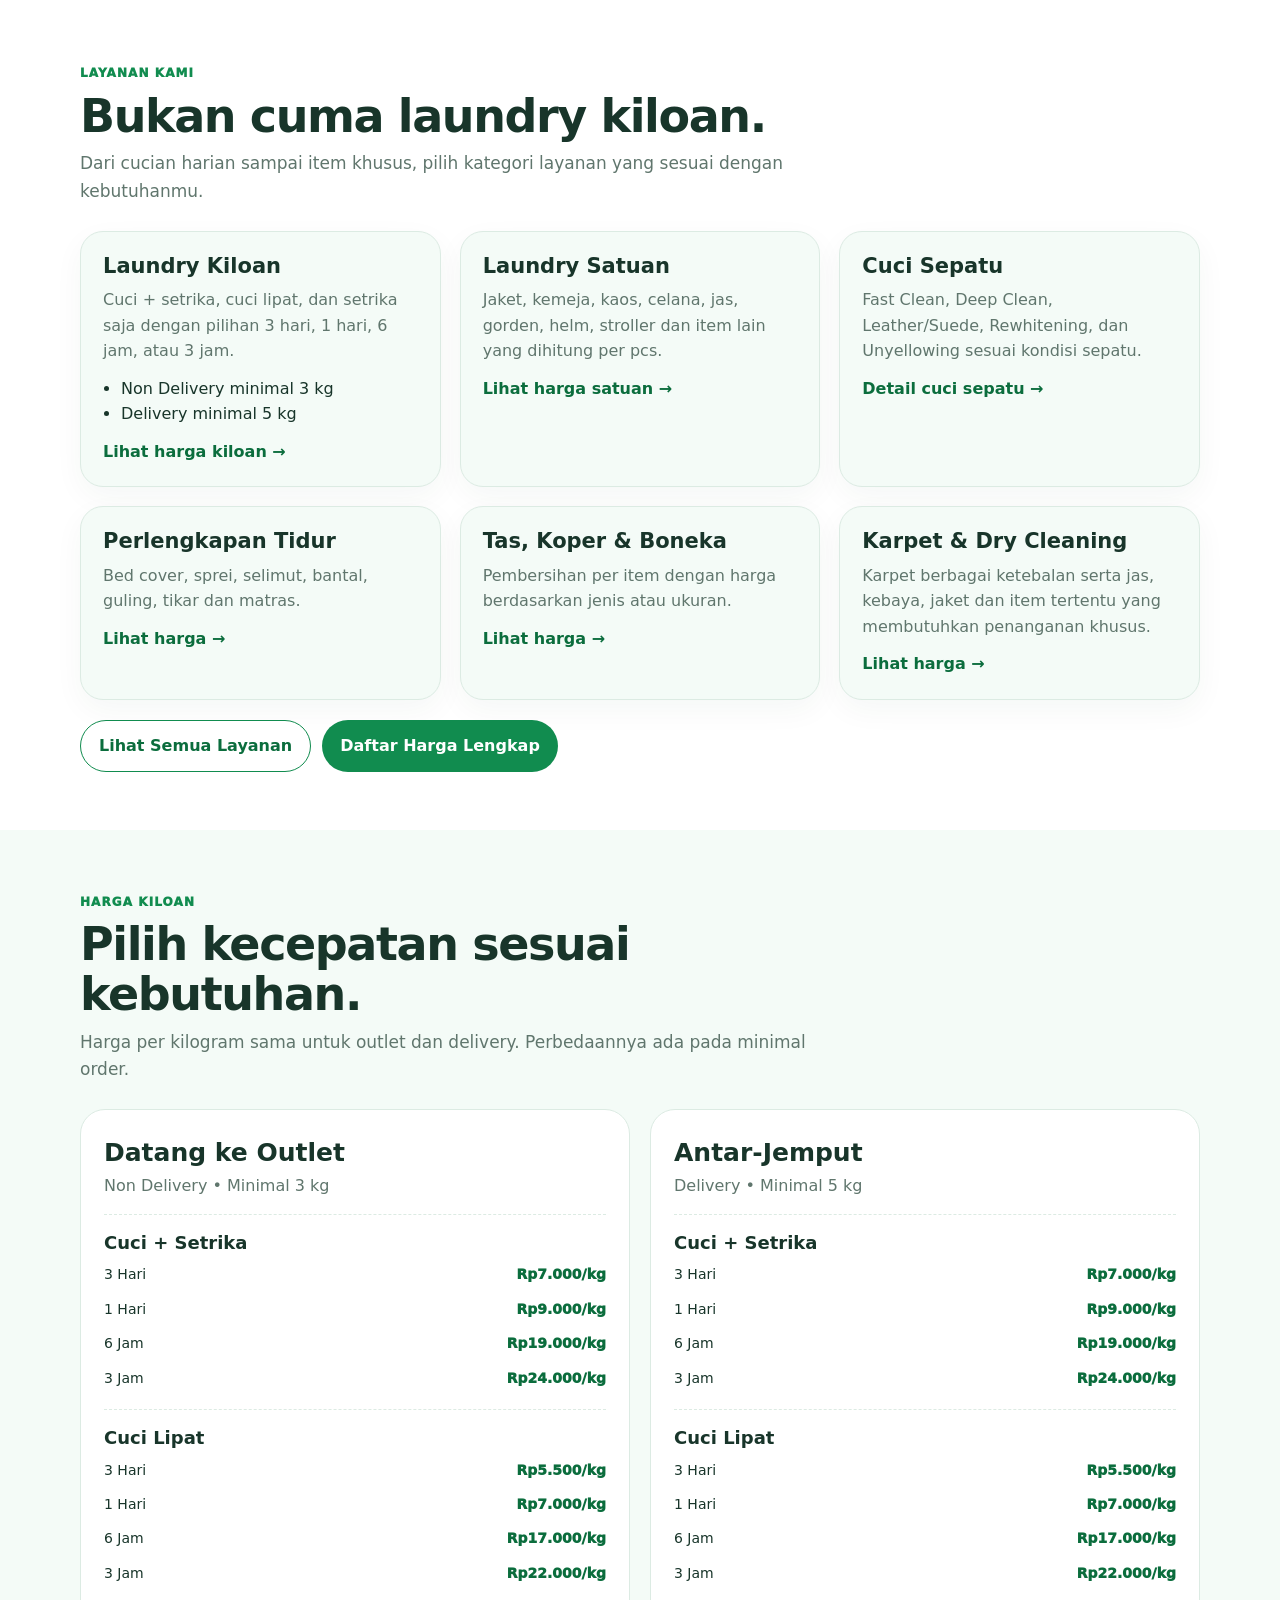
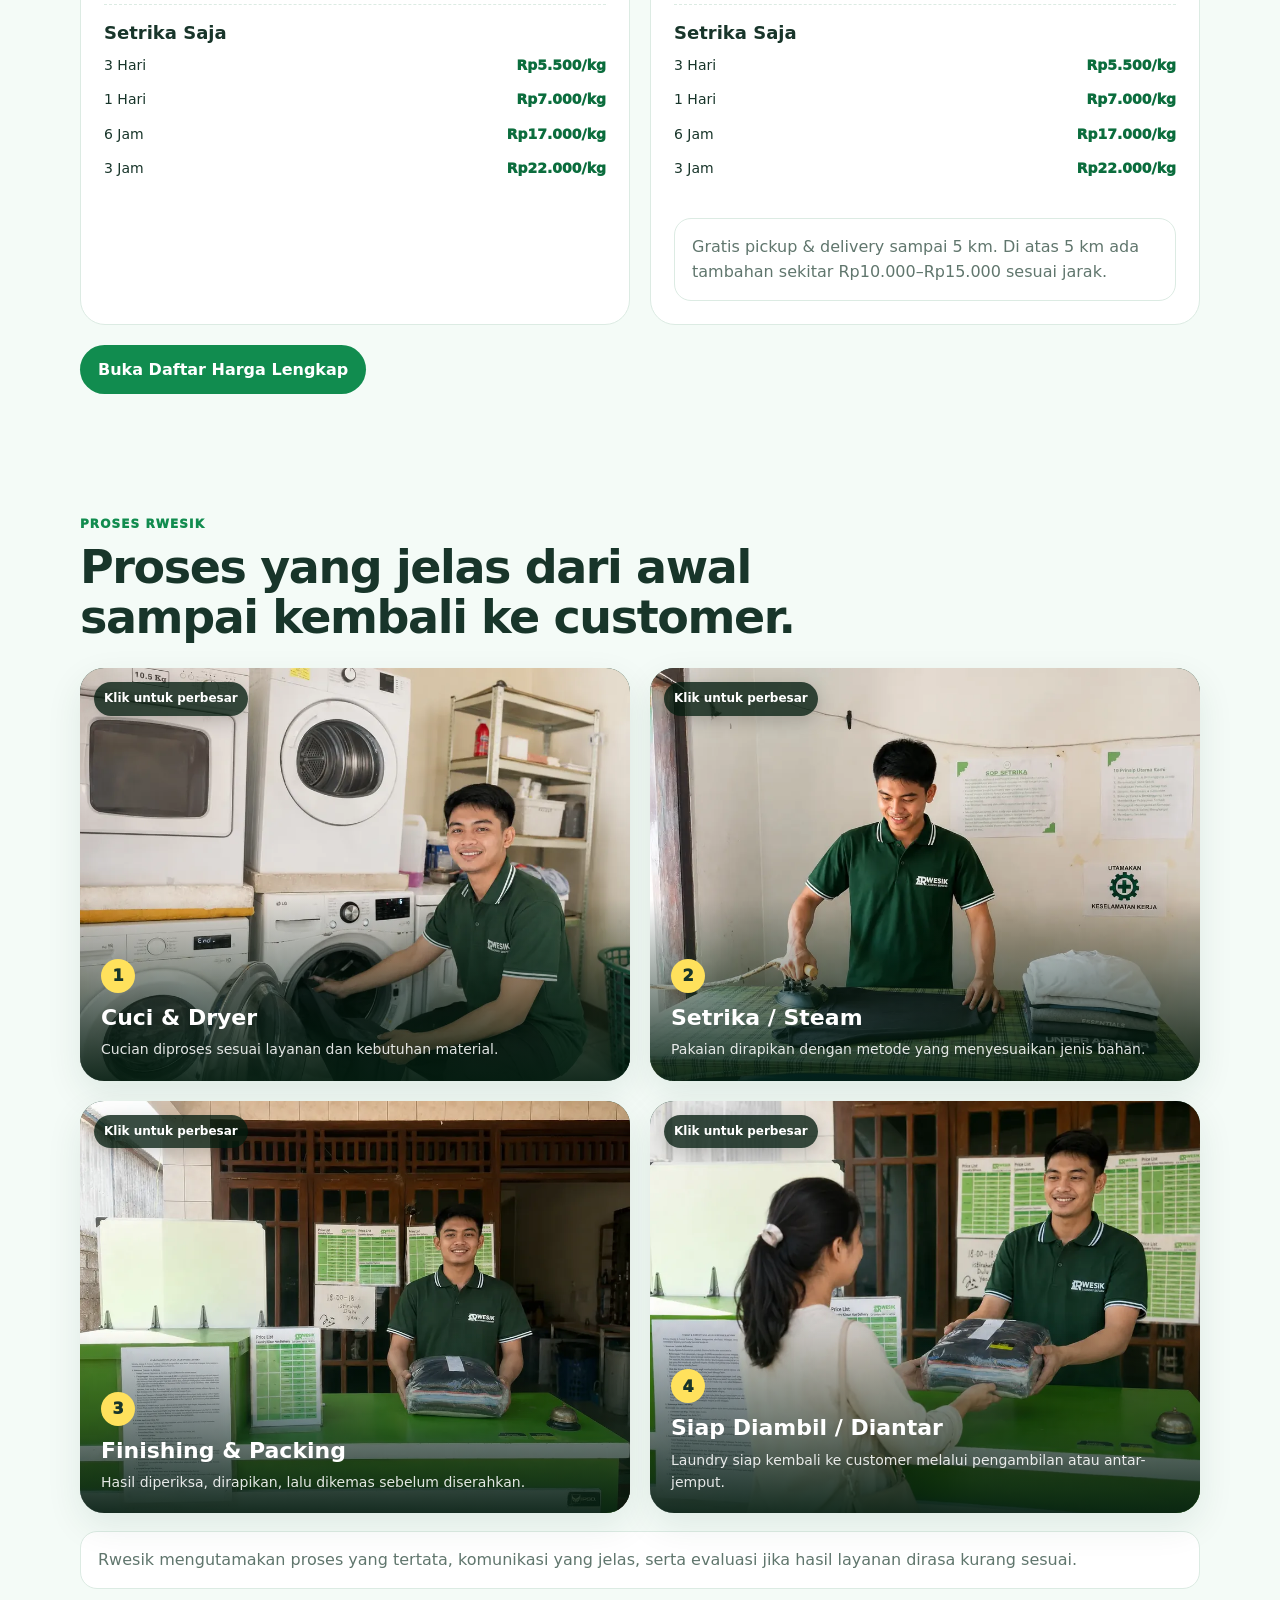
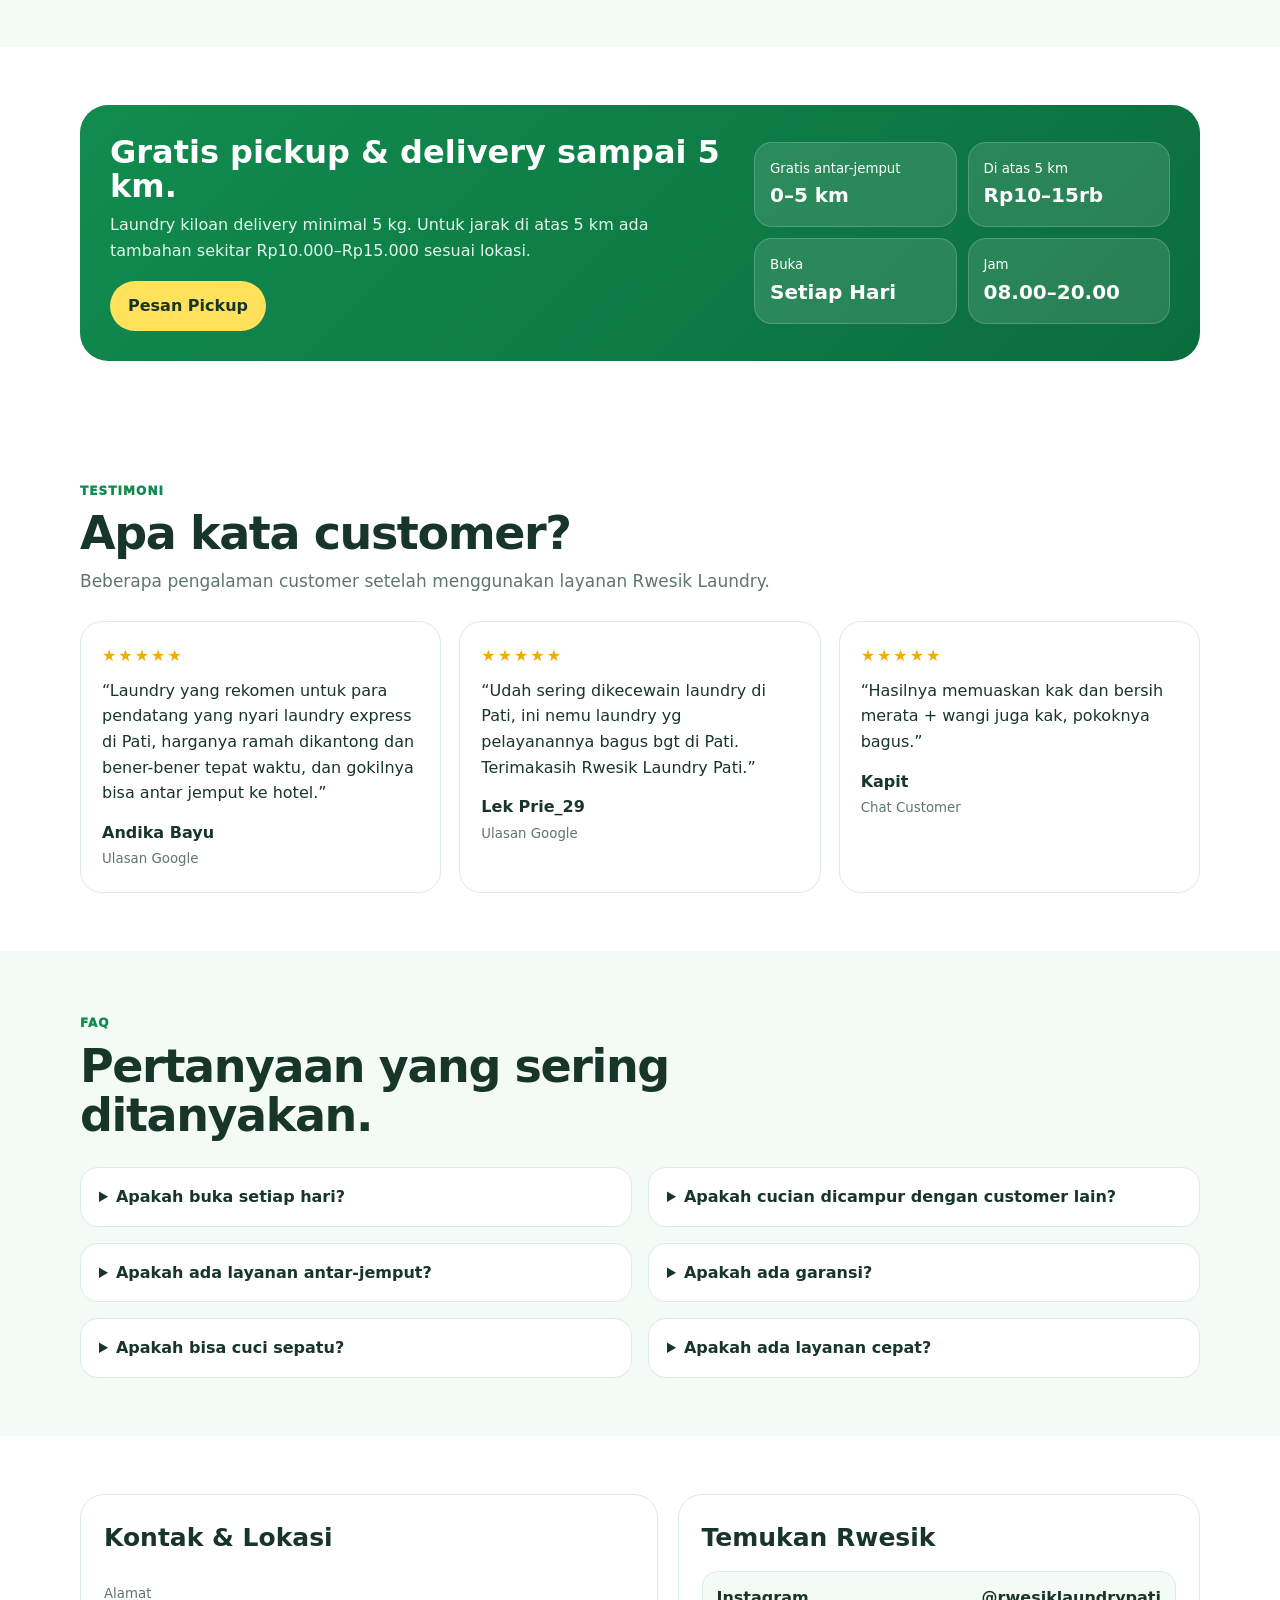
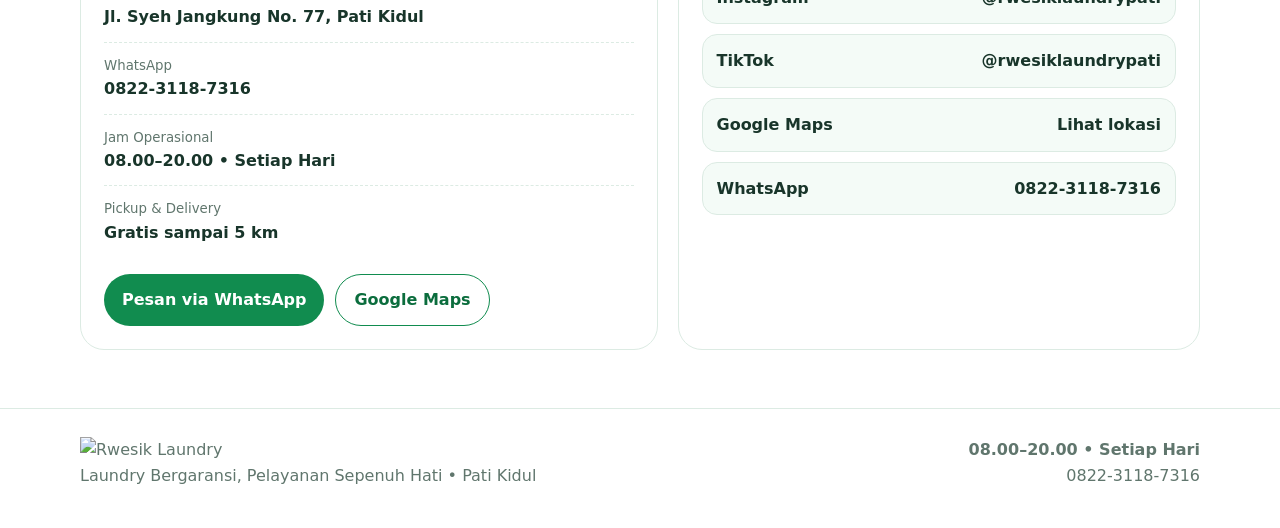
==== commit a2f548b2: "Publish SEO-ready website [skip ci]" ====
--- a/index.html
+++ b/index.html
@@ -24,10 +24,10 @@
 <meta name="twitter:title" content="Rwesik Laundry Pati | Laundry Bergaransi & Antar Jemput">
 <meta name="twitter:description" content="Rwesik Laundry Pati melayani laundry kiloan, satuan, sepatu, bed cover, tas, koper, karpet dan antar-jemput. Satu mesin satu customer. Buka setiap hari 08.00–20.00.">
 <meta name="twitter:image" content="https://rwesiklaundry-lgtm.github.io/rwesik-laundry-website/assets/outlet-rwesik-hq.webp">
-<script type="application/ld+json" id="rwesik-localbusiness">{"@context":"https://schema.org","@type":"DryCleaningOrLaundry","name":"Rwesik Laundry","url":"https://rwesiklaundry-lgtm.github.io/rwesik-laundry-website/","image":"https://rwesiklaundry-lgtm.github.io/rwesik-laundry-website/assets/outlet-rwesik-hq.webp","telephone":"+6282231187316","description":"Laundry bergaransi di Pati yang melayani laundry kiloan, satuan, sepatu, perlengkapan rumah tangga, dan antar-jemput.","address":{"@type":"PostalAddress","streetAddress":"Jl. Syeh Jangkung No. 77","addressLocality":"Pati","addressRegion":"Jawa Tengah","addressCountry":"ID"},"openingHoursSpecification":[{"@type":"OpeningHoursSpecification","dayOfWeek":["Monday","Tuesday","Wednesday","Thursday","Friday","Saturday","Sunday"],"opens":"08:00","closes":"20:00"}],"sameAs":["https://www.instagram.com/rwesiklaundrypati/","https://www.tiktok.com/@rwesiklaundrypati"]}</script>
+<script type="application/ld+json" id="rwesik-localbusiness">{"@context":"https://schema.org","@type":"DryCleaningOrLaundry","name":"Rwesik Laundry","url":"https://rwesiklaundry-lgtm.github.io/rwesik-laundry-website/","image":"https://rwesiklaundry-lgtm.github.io/rwesik-laundry-website/assets/outlet-rwesik-hq.webp","telephone":"+6282231187316","description":"Laundry bergaransi di Pati yang melayani laundry kiloan, satuan, sepatu, perlengkapan rumah tangga, dan antar-jemput.","address":{"@type":"PostalAddress","streetAddress":"Jl. Syeh Jangkung No. 77, Pati Kidul","addressLocality":"Pati","addressRegion":"Jawa Tengah","postalCode":"59114","addressCountry":"ID"},"openingHoursSpecification":[{"@type":"OpeningHoursSpecification","dayOfWeek":["Monday","Tuesday","Wednesday","Thursday","Friday","Saturday","Sunday"],"opens":"08:00","closes":"20:00"}],"sameAs":["https://www.instagram.com/rwesiklaundrypati/","https://www.tiktok.com/@rwesiklaundrypati"]}</script>
 </head>
 <body>
-<div class="topbar">Buka setiap hari 08.00–20.00 • Jl. Syeh Jangkung No. 77, Pati Kota</div>
+<div class="topbar">Buka setiap hari 08.00–20.00 • Jl. Syeh Jangkung No. 77, Pati Kidul</div>
 <header class="site-header">
   <div class="wrap nav">
     <a class="brand" href="index.html" aria-label="Rwesik Laundry"><img src="assets/rwesik-logo-fixed.svg" alt="Rwesik Laundry"></a>
@@ -52,7 +52,7 @@
     <div class="outlet-card"><img src="assets/outlet-rwesik-hq.webp" alt="Tampilan outlet Rwesik Laundry Pati" fetchpriority="high"></div>
   </div>
   <div class="wrap quick">
-    <div><small>Jam Operasional</small><strong>08.00–20.00</strong></div><div><small>Hari Buka</small><strong>Setiap Hari</strong></div><div><small>WhatsApp</small><strong>0822-3118-7316</strong></div><div><small>Lokasi</small><strong style="font-size:15px;line-height:1.35;display:block">Jl. Syeh Jangkung No. 77, Pati Kota</strong></div>
+    <div><small>Jam Operasional</small><strong>08.00–20.00</strong></div><div><small>Hari Buka</small><strong>Setiap Hari</strong></div><div><small>WhatsApp</small><strong>0822-3118-7316</strong></div><div><small>Lokasi</small><strong style="font-size:15px;line-height:1.35;display:block">Jl. Syeh Jangkung No. 77, Pati Kidul</strong></div>
   </div>
 </section>
 
@@ -130,11 +130,11 @@
 </section>
 
 <section>
-  <div class="wrap contact"><div class="contact-card"><h3>Kontak & Lokasi</h3><div class="item"><small>Alamat</small><strong>Jl. Syeh Jangkung No. 77, Pati Kota</strong></div><div class="item"><small>WhatsApp</small><a href="https://wa.me/6282231187316" target="_blank"><strong>0822-3118-7316</strong></a></div><div class="item"><small>Jam Operasional</small><strong>08.00–20.00 • Setiap Hari</strong></div><div class="item"><small>Pickup & Delivery</small><strong>Gratis sampai 5 km</strong></div><div class="actions" style="margin-top:17px"><a class="btn primary" target="_blank" href="https://wa.me/6282231187316">Pesan via WhatsApp</a><a class="btn outline" target="_blank" href="https://share.google/vPtm0JcFD2zouO6cd">Google Maps</a></div></div><div class="contact-card"><h3>Temukan Rwesik</h3><div class="socials"><a class="social" target="_blank" href="https://www.instagram.com/rwesiklaundrypati/"><span>Instagram</span><span>@rwesiklaundrypati</span></a><a class="social" target="_blank" href="https://www.tiktok.com/@rwesiklaundrypati"><span>TikTok</span><span>@rwesiklaundrypati</span></a><a class="social" target="_blank" href="https://share.google/vPtm0JcFD2zouO6cd"><span>Google Maps</span><span>Lihat lokasi</span></a><a class="social" target="_blank" href="https://wa.me/6282231187316"><span>WhatsApp</span><span>0822-3118-7316</span></a></div></div></div>
+  <div class="wrap contact"><div class="contact-card"><h3>Kontak & Lokasi</h3><div class="item"><small>Alamat</small><strong>Jl. Syeh Jangkung No. 77, Pati Kidul</strong></div><div class="item"><small>WhatsApp</small><a href="https://wa.me/6282231187316" target="_blank"><strong>0822-3118-7316</strong></a></div><div class="item"><small>Jam Operasional</small><strong>08.00–20.00 • Setiap Hari</strong></div><div class="item"><small>Pickup & Delivery</small><strong>Gratis sampai 5 km</strong></div><div class="actions" style="margin-top:17px"><a class="btn primary" target="_blank" href="https://wa.me/6282231187316">Pesan via WhatsApp</a><a class="btn outline" target="_blank" href="https://share.google/vPtm0JcFD2zouO6cd">Google Maps</a></div></div><div class="contact-card"><h3>Temukan Rwesik</h3><div class="socials"><a class="social" target="_blank" href="https://www.instagram.com/rwesiklaundrypati/"><span>Instagram</span><span>@rwesiklaundrypati</span></a><a class="social" target="_blank" href="https://www.tiktok.com/@rwesiklaundrypati"><span>TikTok</span><span>@rwesiklaundrypati</span></a><a class="social" target="_blank" href="https://share.google/vPtm0JcFD2zouO6cd"><span>Google Maps</span><span>Lihat lokasi</span></a><a class="social" target="_blank" href="https://wa.me/6282231187316"><span>WhatsApp</span><span>0822-3118-7316</span></a></div></div></div>
 </section>
 </main>
 
-<footer class="footer"><div class="wrap footer-in"><div><img src="assets/rwesik-logo-fixed.svg" alt="Rwesik Laundry"><div>Laundry Bergaransi, Pelayanan Sepenuh Hati • Pati Kota</div></div><div class="footer-right" style="text-align:right"><strong>08.00–20.00 • Setiap Hari</strong><br><a href="https://wa.me/6282231187316">0822-3118-7316</a></div></div></footer>
+<footer class="footer"><div class="wrap footer-in"><div><img src="assets/rwesik-logo-fixed.svg" alt="Rwesik Laundry"><div>Laundry Bergaransi, Pelayanan Sepenuh Hati • Pati Kidul</div></div><div class="footer-right" style="text-align:right"><strong>08.00–20.00 • Setiap Hari</strong><br><a href="https://wa.me/6282231187316">0822-3118-7316</a></div></div></footer>
 <a class="floating" target="_blank" href="https://wa.me/6282231187316">WhatsApp</a>
 <script src="mobile-menu.js?v=20260812-seo1"></script>
 </body>
